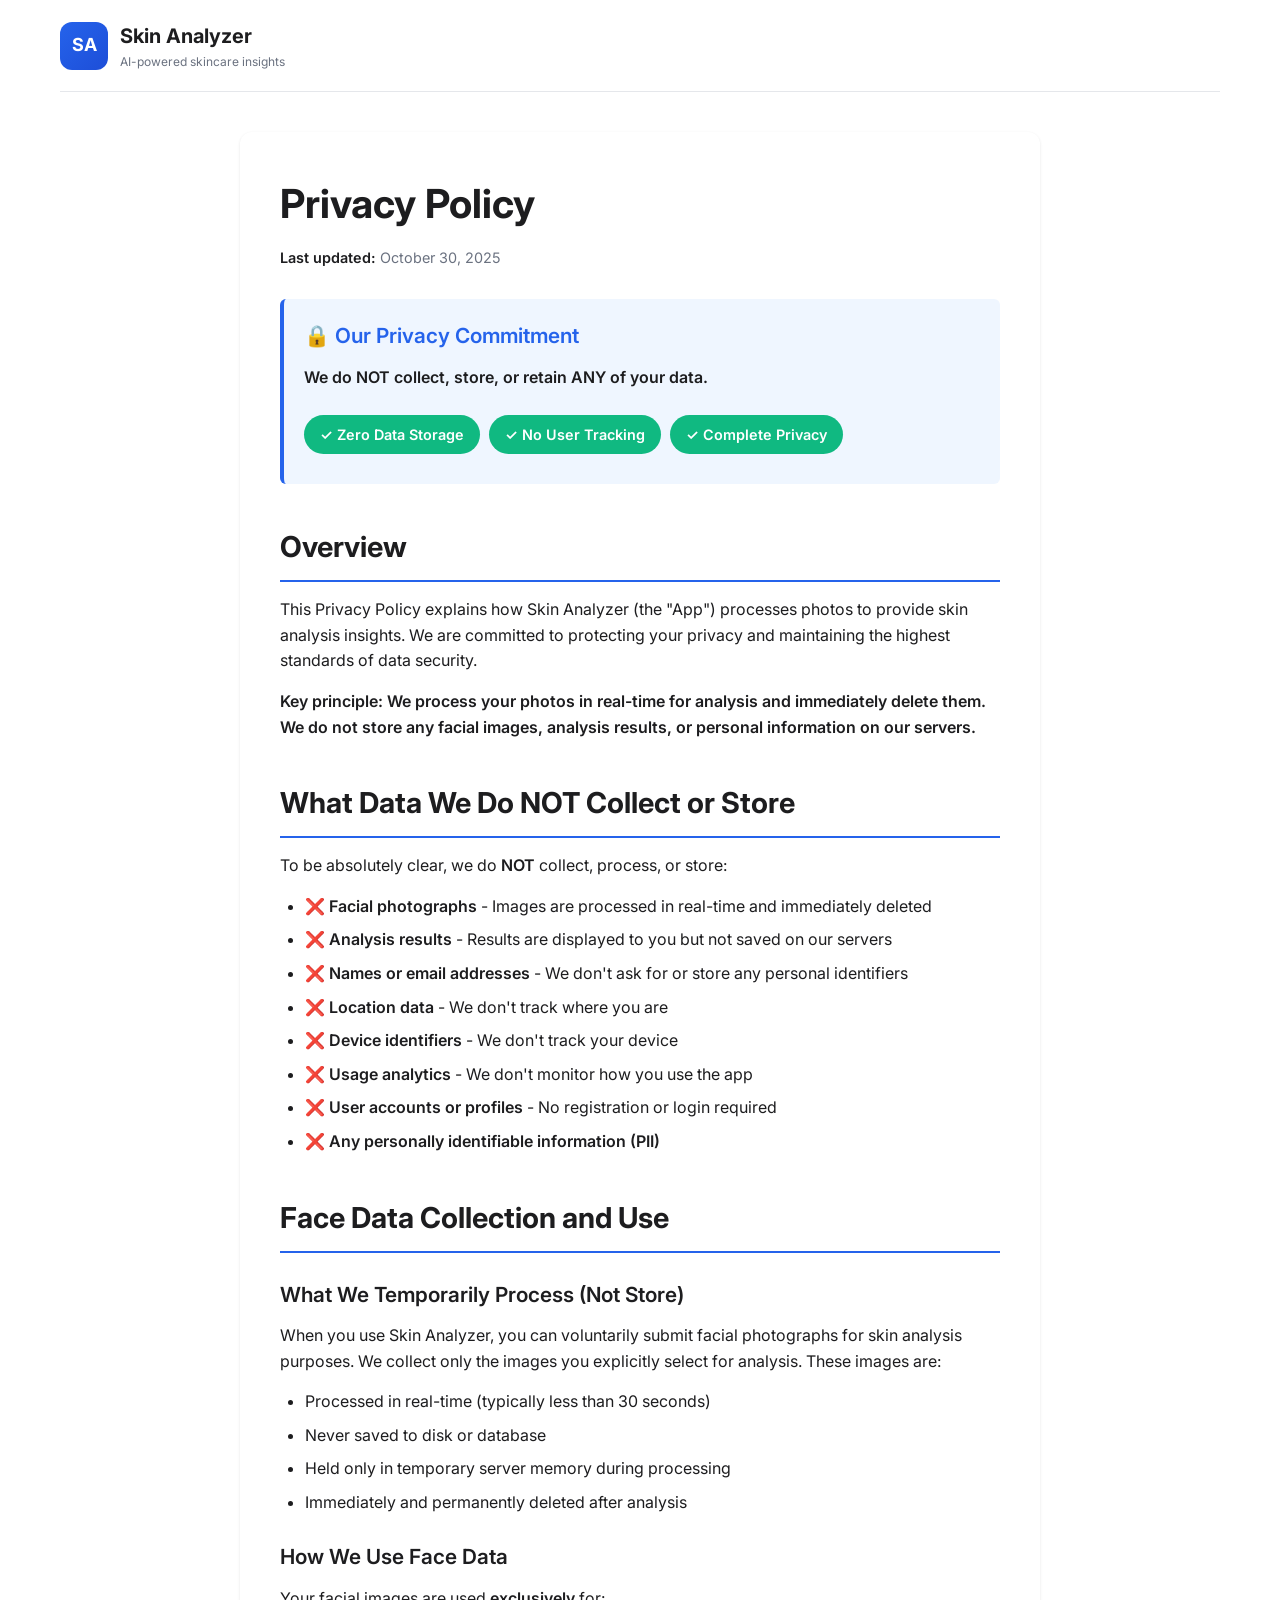
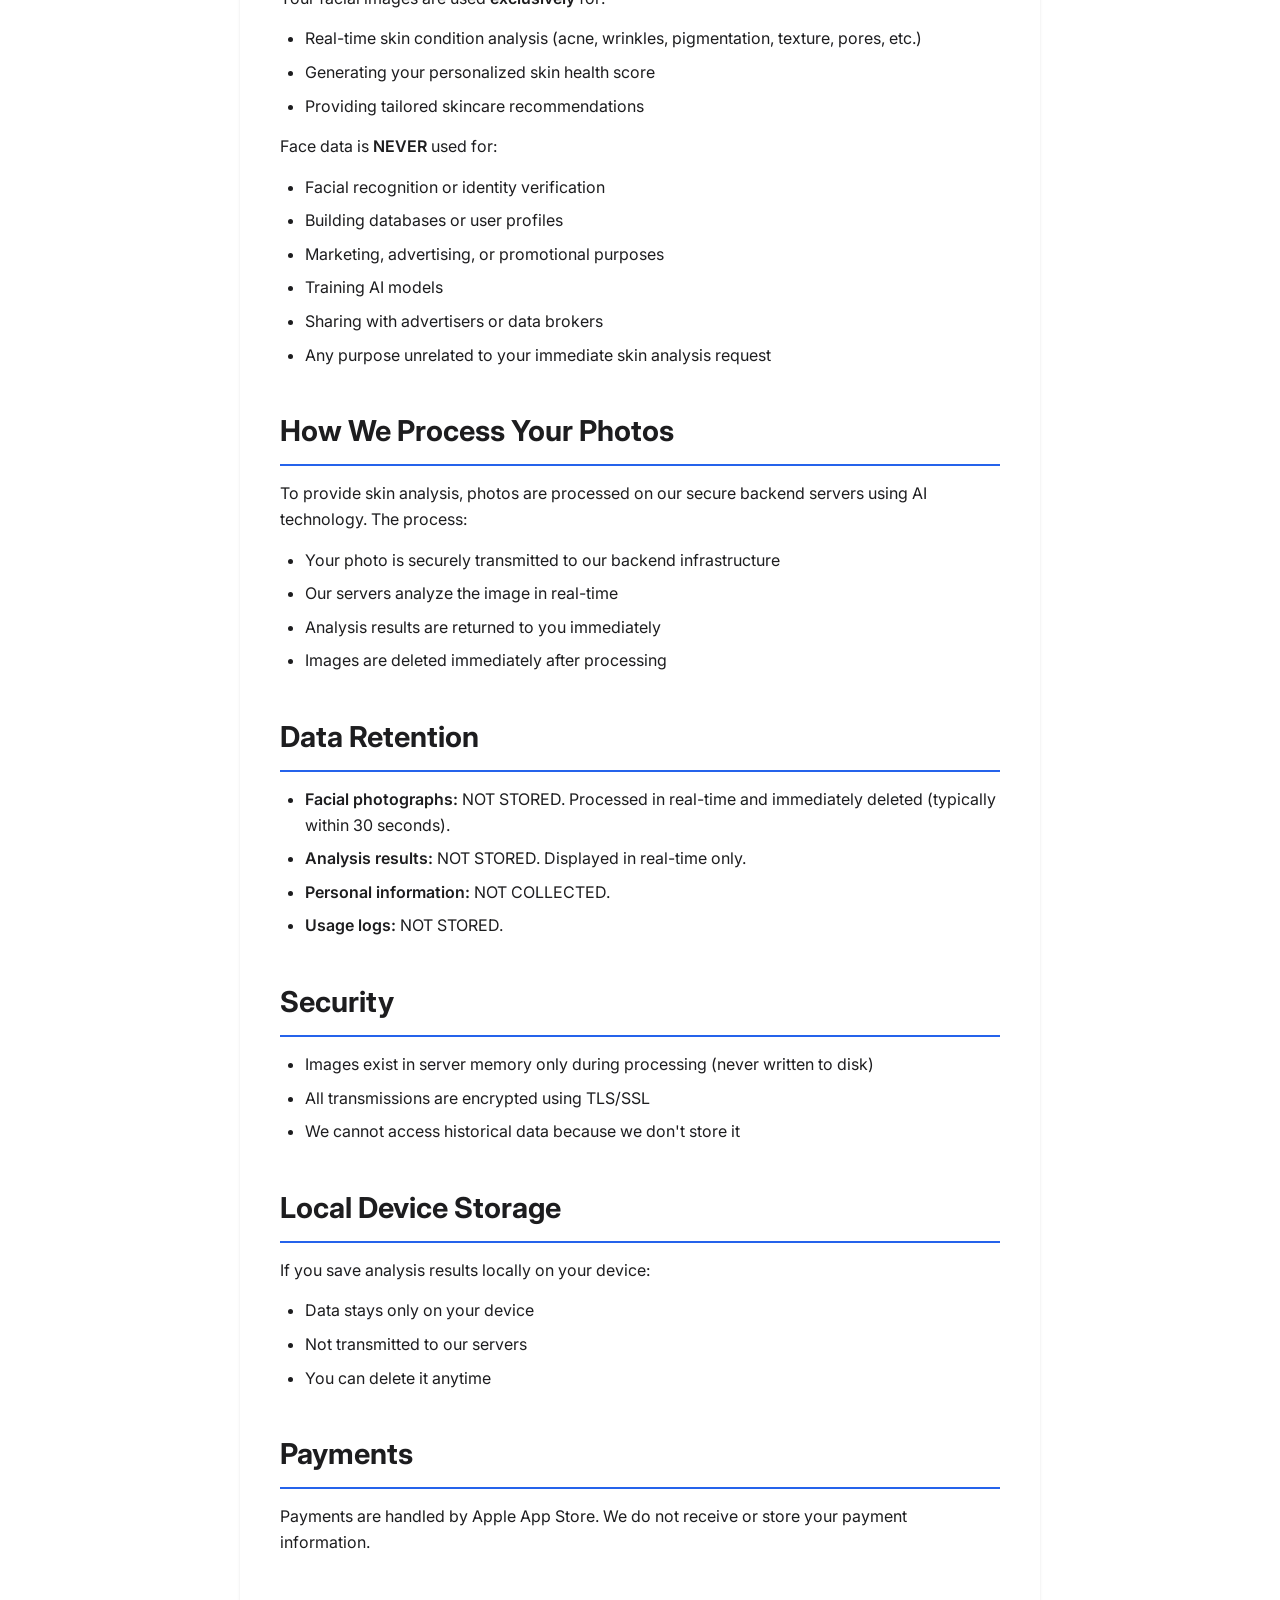
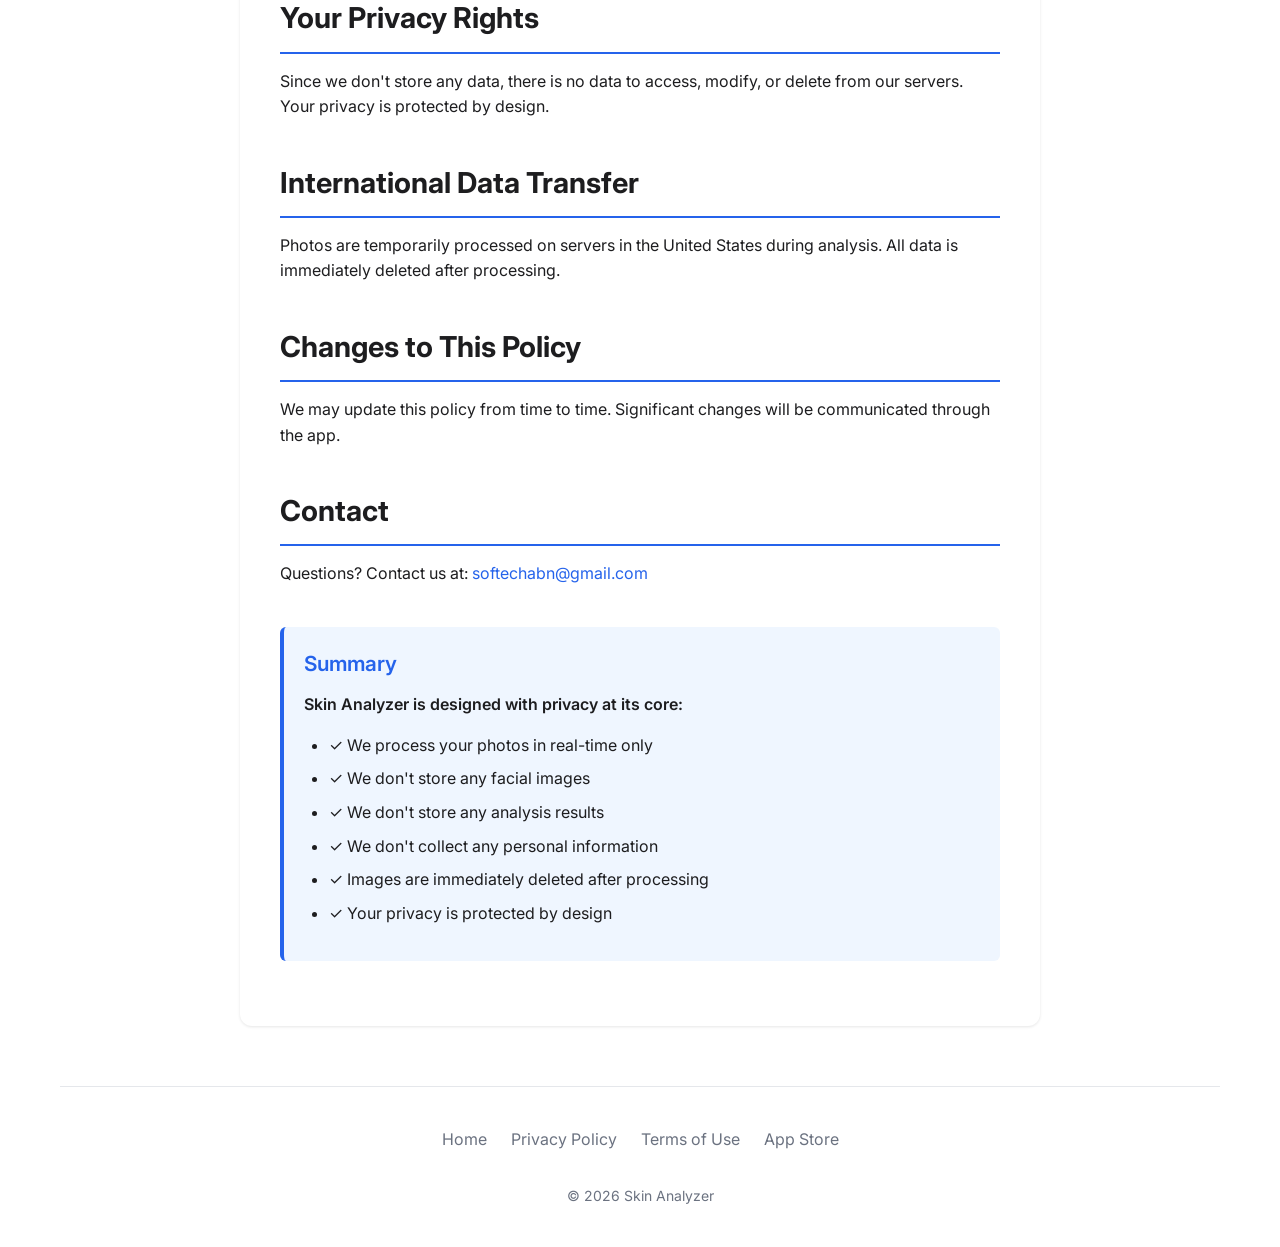
==== privacy-policy.html @ 59d55c87 "privacy update" ====
<!DOCTYPE html>
<html lang="en">
<head>
    <meta charset="UTF-8">
    <meta name="viewport" content="width=device-width, initial-scale=1.0">
    <title>Privacy Policy - Skin Analyzer</title>
    <link rel="preconnect" href="https://fonts.googleapis.com">
    <link rel="preconnect" href="https://fonts.gstatic.com" crossorigin>
    <link href="https://fonts.googleapis.com/css2?family=Inter:wght@300;400;600;700&display=swap" rel="stylesheet">
    <style>
        * {
            margin: 0;
            padding: 0;
            box-sizing: border-box;
        }
        
        body {
            font-family: 'Inter', -apple-system, BlinkMacSystemFont, 'Segoe UI', Roboto, Oxygen, Ubuntu, Cantarell, sans-serif;
            line-height: 1.6;
            color: #1d1d1f;
            background-color: #ffffff;
        }

        /* Header Styles - matching main site */
        .wrap {
            max-width: 1200px;
            margin: 0 auto;
            padding: 0 20px;
        }

        header {
            display: flex;
            justify-content: space-between;
            align-items: center;
            padding: 20px 0;
            border-bottom: 1px solid #e5e7eb;
            margin-bottom: 40px;
        }

        .brand {
            display: flex;
            align-items: center;
            gap: 12px;
            text-decoration: none;
            transition: opacity 0.2s;
        }

        .brand:hover {
            opacity: 0.8;
        }

        .logo {
            width: 48px;
            height: 48px;
            background: linear-gradient(135deg, #2563eb 0%, #1d4ed8 100%);
            border-radius: 12px;
            display: flex;
            align-items: center;
            justify-content: center;
            color: white;
            font-weight: 700;
            font-size: 18px;
        }

        .app-name {
            font-size: 20px;
            font-weight: 700;
            color: #1d1d1f;
            margin: 0;
        }

        .tag {
            font-size: 12px;
            color: #6b7280;
        }

        /* Content Container */
        .container {
            max-width: 800px;
            margin: 0 auto 60px;
            background: white;
            padding: 40px;
            border-radius: 12px;
            box-shadow: 0 1px 3px rgba(0,0,0,0.1);
        }
        
        h1 {
            font-size: 2.5em;
            color: #1d1d1f;
            margin-bottom: 10px;
            font-weight: 700;
        }
        
        .last-updated {
            color: #6b7280;
            font-size: 0.9em;
            margin-bottom: 30px;
        }
        
        h2 {
            font-size: 1.8em;
            color: #1d1d1f;
            margin-top: 40px;
            margin-bottom: 15px;
            border-bottom: 2px solid #2563eb;
            padding-bottom: 10px;
            font-weight: 700;
        }
        
        h3 {
            font-size: 1.3em;
            color: #1d1d1f;
            margin-top: 25px;
            margin-bottom: 12px;
            font-weight: 600;
        }
        
        p {
            margin-bottom: 15px;
            color: #1d1d1f;
        }
        
        ul, ol {
            margin-left: 25px;
            margin-bottom: 15px;
        }
        
        li {
            margin-bottom: 8px;
        }
        
        .highlight-box {
            background-color: #eff6ff;
            border-left: 4px solid #2563eb;
            padding: 20px;
            margin: 25px 0;
            border-radius: 6px;
        }
        
        .highlight-box h3 {
            margin-top: 0;
            color: #2563eb;
        }
        
        .no-data-badge {
            display: inline-block;
            background-color: #10b981;
            color: white;
            padding: 8px 16px;
            border-radius: 20px;
            font-weight: 600;
            font-size: 0.9em;
            margin: 10px 5px 10px 0;
        }
        
        strong {
            color: #1d1d1f;
            font-weight: 600;
        }
        
        a {
            color: #2563eb;
            text-decoration: none;
        }
        
        a:hover {
            text-decoration: underline;
        }

        /* Footer Styles - matching main site */
        footer {
            border-top: 1px solid #e5e7eb;
            padding: 40px 0;
            margin-top: 60px;
        }

        footer a {
            color: #6b7280;
            text-decoration: none;
            transition: color 0.2s;
        }

        footer a:hover {
            color: #2563eb;
        }

        .footer-links {
            display: flex;
            gap: 24px;
            align-items: center;
            justify-content: center;
            flex-wrap: wrap;
        }

        .copyright {
            color: #6b7280;
            text-align: center;
            margin-top: 16px;
            font-size: 14px;
        }
        
        @media (max-width: 768px) {
            .container {
                padding: 20px;
            }
            
            h1 {
                font-size: 2em;
            }
            
            h2 {
                font-size: 1.5em;
            }

            .footer-links {
                flex-direction: column;
                gap: 12px;
            }
        }
    </style>
</head>
<body>
    <div class="wrap">
        <header>
            <a href="index.html" class="brand">
                <div class="logo">SA</div>
                <div>
                    <h1 class="app-name">Skin Analyzer</h1>
                    <div class="tag">AI-powered skincare insights</div>
                </div>
            </a>
        </header>

        <div class="container">
        <h1>Privacy Policy</h1>
        <p class="last-updated"><strong>Last updated:</strong> October 30, 2025</p>

        <div class="highlight-box">
            <h3>🔒 Our Privacy Commitment</h3>
            <p><strong>We do NOT collect, store, or retain ANY of your data.</strong></p>
            <span class="no-data-badge">✓ Zero Data Storage</span>
            <span class="no-data-badge">✓ No User Tracking</span>
            <span class="no-data-badge">✓ Complete Privacy</span>
        </div>

        <h2>Overview</h2>
        <p>This Privacy Policy explains how Skin Analyzer (the "App") processes photos to provide skin analysis insights. We are committed to protecting your privacy and maintaining the highest standards of data security.</p>
        <p><strong>Key principle: We process your photos in real-time for analysis and immediately delete them. We do not store any facial images, analysis results, or personal information on our servers.</strong></p>

        <h2>What Data We Do NOT Collect or Store</h2>
        <p>To be absolutely clear, we do <strong>NOT</strong> collect, process, or store:</p>
        <ul>
            <li><strong>❌ Facial photographs</strong> - Images are processed in real-time and immediately deleted</li>
            <li><strong>❌ Analysis results</strong> - Results are displayed to you but not saved on our servers</li>
            <li><strong>❌ Names or email addresses</strong> - We don't ask for or store any personal identifiers</li>
            <li><strong>❌ Location data</strong> - We don't track where you are</li>
            <li><strong>❌ Device identifiers</strong> - We don't track your device</li>
            <li><strong>❌ Usage analytics</strong> - We don't monitor how you use the app</li>
            <li><strong>❌ User accounts or profiles</strong> - No registration or login required</li>
            <li><strong>❌ Any personally identifiable information (PII)</strong></li>
        </ul>

        <h2>Face Data Collection and Use</h2>

        <h3>What We Temporarily Process (Not Store)</h3>
        <p>When you use Skin Analyzer, you can voluntarily submit facial photographs for skin analysis purposes. We collect only the images you explicitly select for analysis. These images are:</p>
        <ul>
            <li>Processed in real-time (typically less than 30 seconds)</li>
            <li>Never saved to disk or database</li>
            <li>Held only in temporary server memory during processing</li>
            <li>Immediately and permanently deleted after analysis</li>
        </ul>

        <h3>How We Use Face Data</h3>
        <p>Your facial images are used <strong>exclusively</strong> for:</p>
        <ul>
            <li>Real-time skin condition analysis (acne, wrinkles, pigmentation, texture, pores, etc.)</li>
            <li>Generating your personalized skin health score</li>
            <li>Providing tailored skincare recommendations</li>
        </ul>

        <p>Face data is <strong>NEVER</strong> used for:</p>
        <ul>
            <li>Facial recognition or identity verification</li>
            <li>Building databases or user profiles</li>
            <li>Marketing, advertising, or promotional purposes</li>
            <li>Training AI models</li>
            <li>Sharing with advertisers or data brokers</li>
            <li>Any purpose unrelated to your immediate skin analysis request</li>
        </ul>

        <h2>How We Process Your Photos</h2>
        <p>To provide skin analysis, photos are processed on our secure backend servers using AI technology. The process:</p>
        <ul>
            <li>Your photo is securely transmitted to our backend infrastructure</li>
            <li>Our servers analyze the image in real-time</li>
            <li>Analysis results are returned to you immediately</li>
            <li>Images are deleted immediately after processing</li>
        </ul>

        <h2>Data Retention</h2>
        <ul>
            <li><strong>Facial photographs:</strong> NOT STORED. Processed in real-time and immediately deleted (typically within 30 seconds).</li>
            <li><strong>Analysis results:</strong> NOT STORED. Displayed in real-time only.</li>
            <li><strong>Personal information:</strong> NOT COLLECTED.</li>
            <li><strong>Usage logs:</strong> NOT STORED.</li>
        </ul>

        <h2>Security</h2>
        <ul>
            <li>Images exist in server memory only during processing (never written to disk)</li>
            <li>All transmissions are encrypted using TLS/SSL</li>
            <li>We cannot access historical data because we don't store it</li>
        </ul>

        <h2>Local Device Storage</h2>
        <p>If you save analysis results locally on your device:</p>
        <ul>
            <li>Data stays only on your device</li>
            <li>Not transmitted to our servers</li>
            <li>You can delete it anytime</li>
        </ul>

        <h2>Payments</h2>
        <p>Payments are handled by Apple App Store. We do not receive or store your payment information.</p>


        <h2>Your Privacy Rights</h2>
        <p>Since we don't store any data, there is no data to access, modify, or delete from our servers. Your privacy is protected by design.</p>

        <h2>International Data Transfer</h2>
        <p>Photos are temporarily processed on servers in the United States during analysis. All data is immediately deleted after processing.</p>

        <h2>Changes to This Policy</h2>
        <p>We may update this policy from time to time. Significant changes will be communicated through the app.</p>

        <h2>Contact</h2>
        <p>Questions? Contact us at: <a href="mailto:softechabn@gmail.com">softechabn@gmail.com</a></p>

        <div class="highlight-box" style="margin-top: 40px;">
            <h3>Summary</h3>
            <p><strong>Skin Analyzer is designed with privacy at its core:</strong></p>
            <ul>
                <li>✓ We process your photos in real-time only</li>
                <li>✓ We don't store any facial images</li>
                <li>✓ We don't store any analysis results</li>
                <li>✓ We don't collect any personal information</li>
                <li>✓ Images are immediately deleted after processing</li>
                <li>✓ Your privacy is protected by design</li>
            </ul>
        </div>
    </div>

    <footer>
        <div class="wrap">
            <div style="display:flex;flex-direction:column;gap:16px;align-items:center">
                <div class="footer-links">
                    <a href="index.html">Home</a>
                    <a href="privacy-policy.html">Privacy Policy</a>
                    <a href="terms-of-use.html">Terms of Use</a>
                    <a href="https://apps.apple.com/app/idYOUR_APP_ID">App Store</a>
                </div>
                <div class="copyright">© <span id="year"></span> Skin Analyzer</div>
            </div>
        </div>
    </footer>
</div>

<script>
    document.getElementById('year').textContent = new Date().getFullYear();
</script>
</body>
</html>
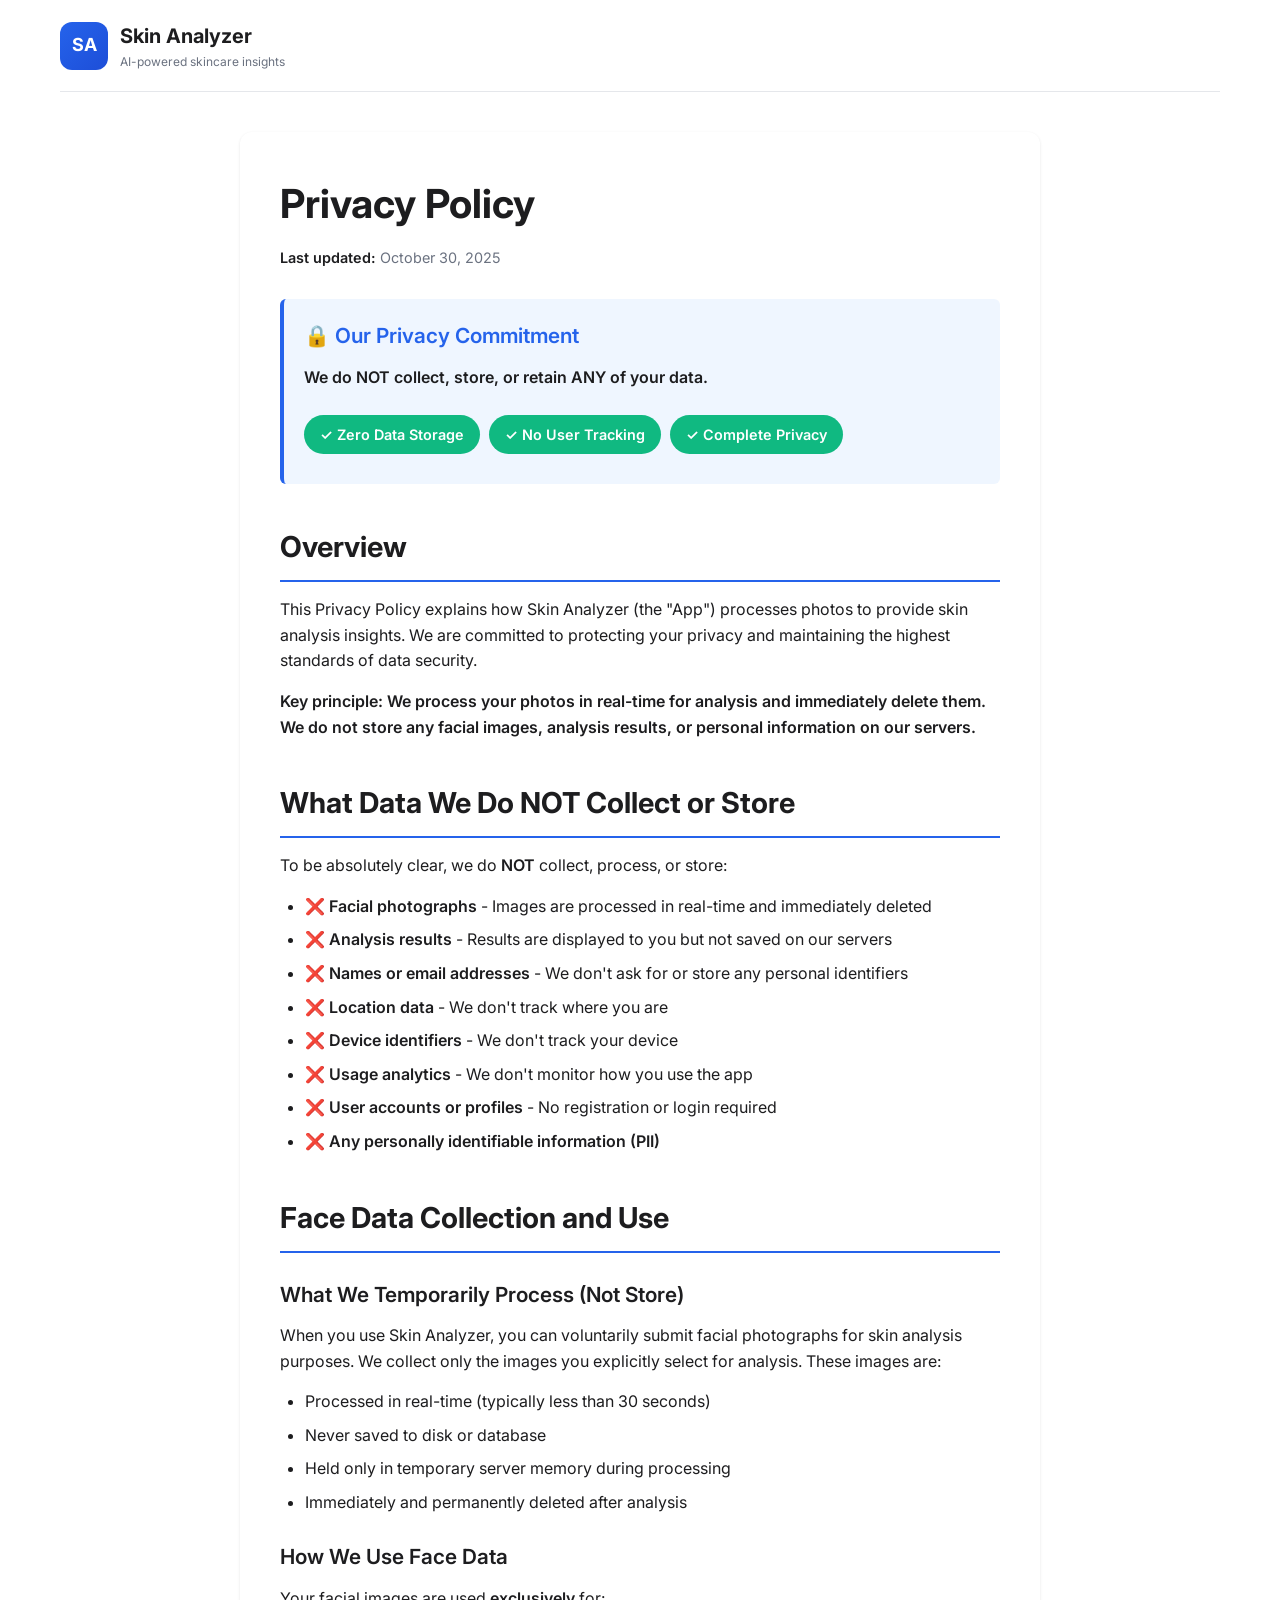
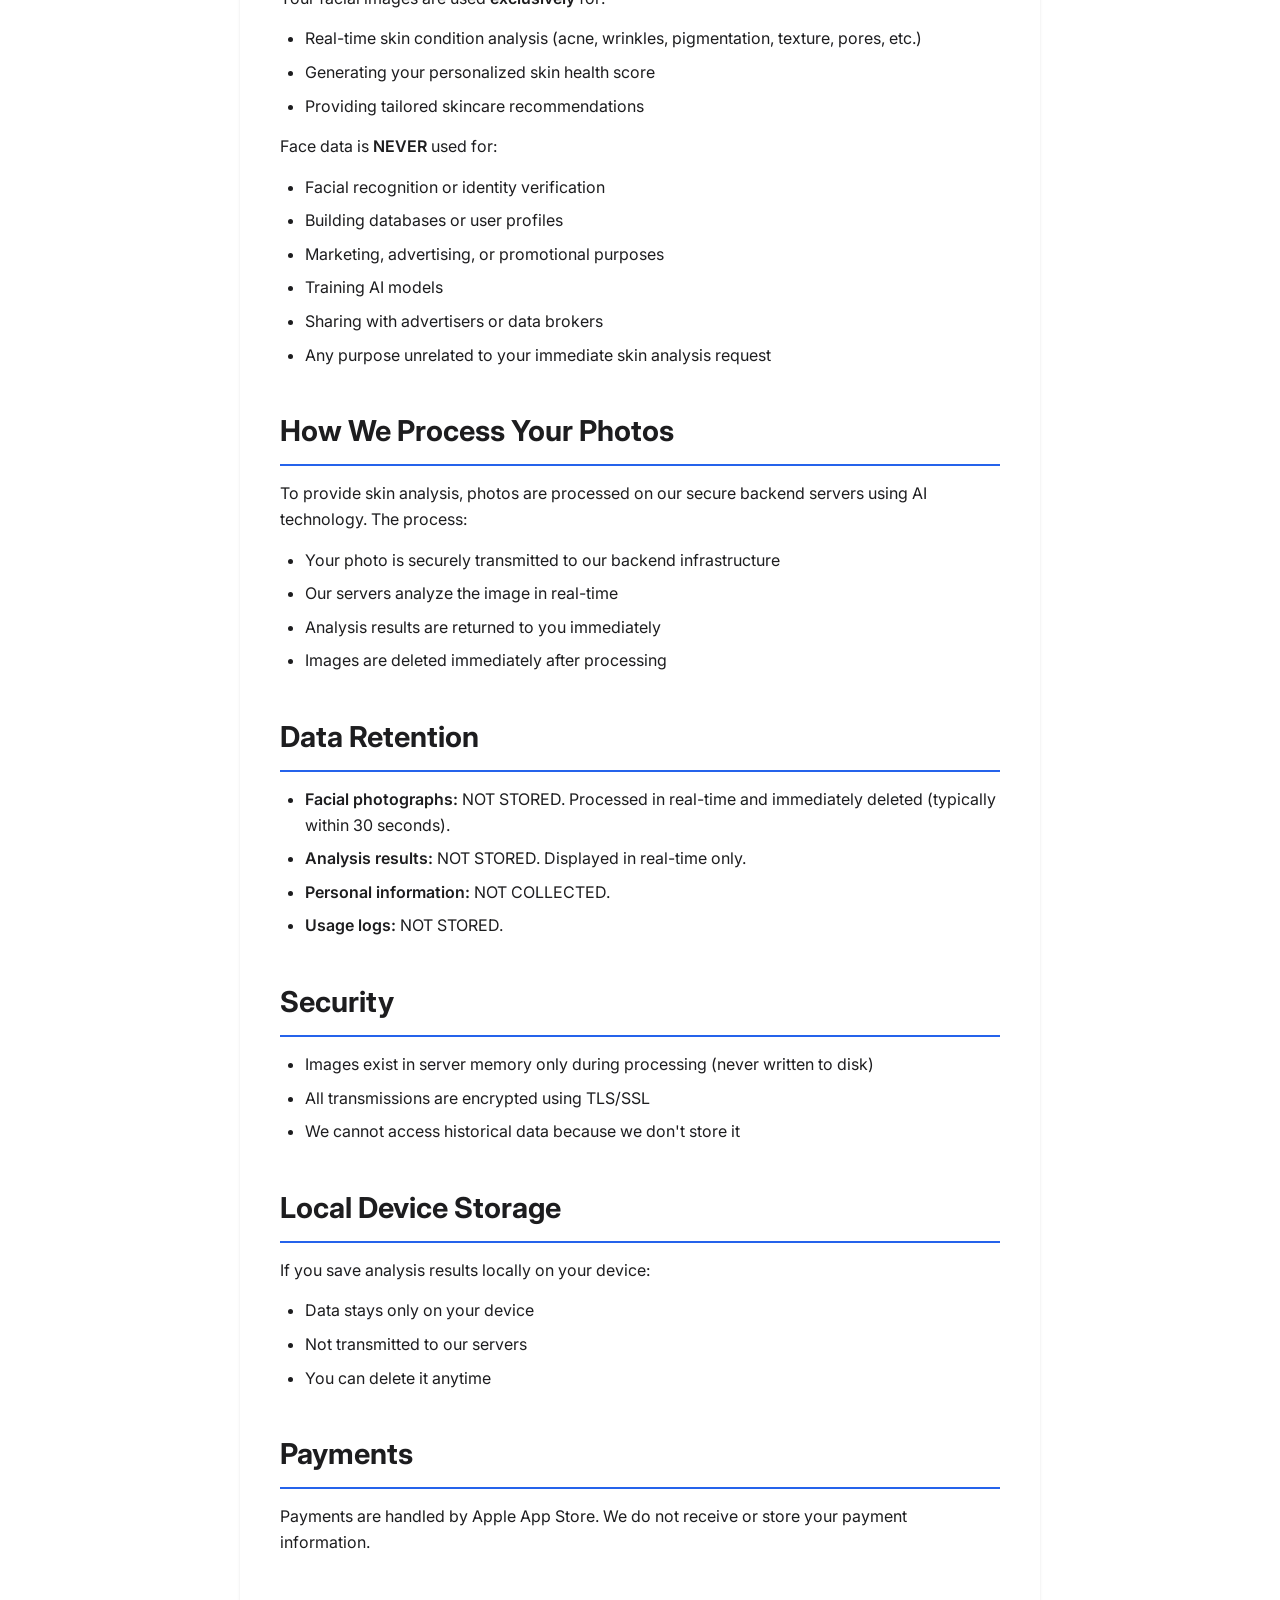
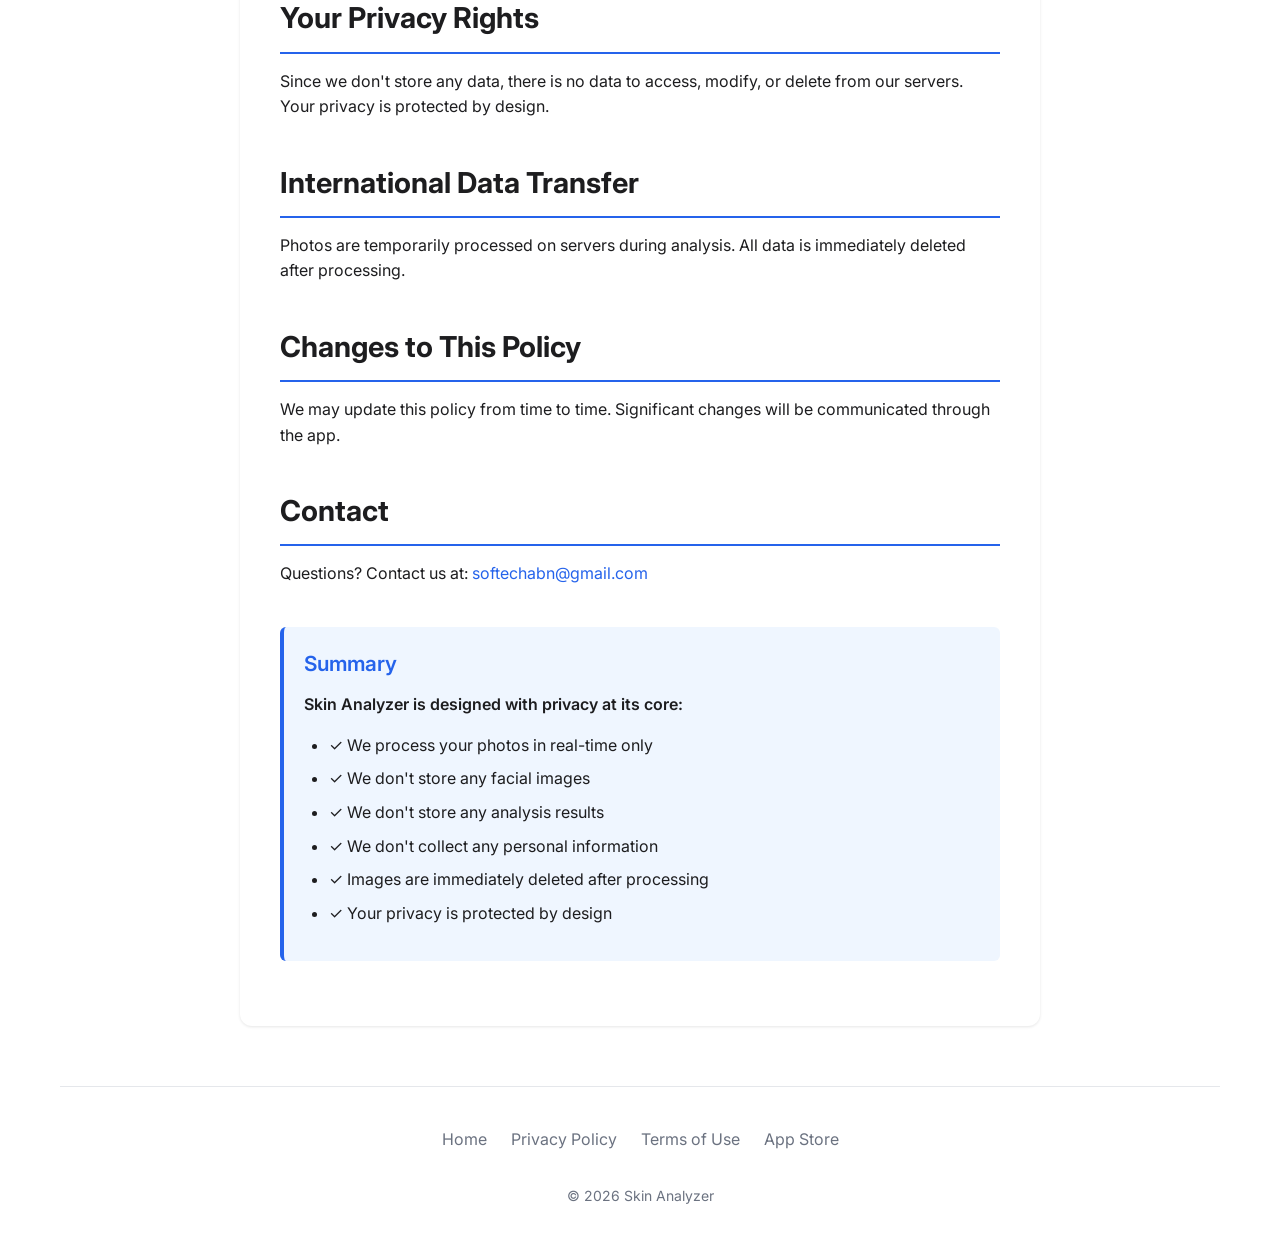
==== commit 949c632e: "remove abd" ====
--- a/privacy-policy.html
+++ b/privacy-policy.html
@@ -329,7 +329,7 @@
         <p>Since we don't store any data, there is no data to access, modify, or delete from our servers. Your privacy is protected by design.</p>
 
         <h2>International Data Transfer</h2>
-        <p>Photos are temporarily processed on servers in the United States during analysis. All data is immediately deleted after processing.</p>
+        <p>Photos are temporarily processed on servers during analysis. All data is immediately deleted after processing.</p>
 
         <h2>Changes to This Policy</h2>
         <p>We may update this policy from time to time. Significant changes will be communicated through the app.</p>
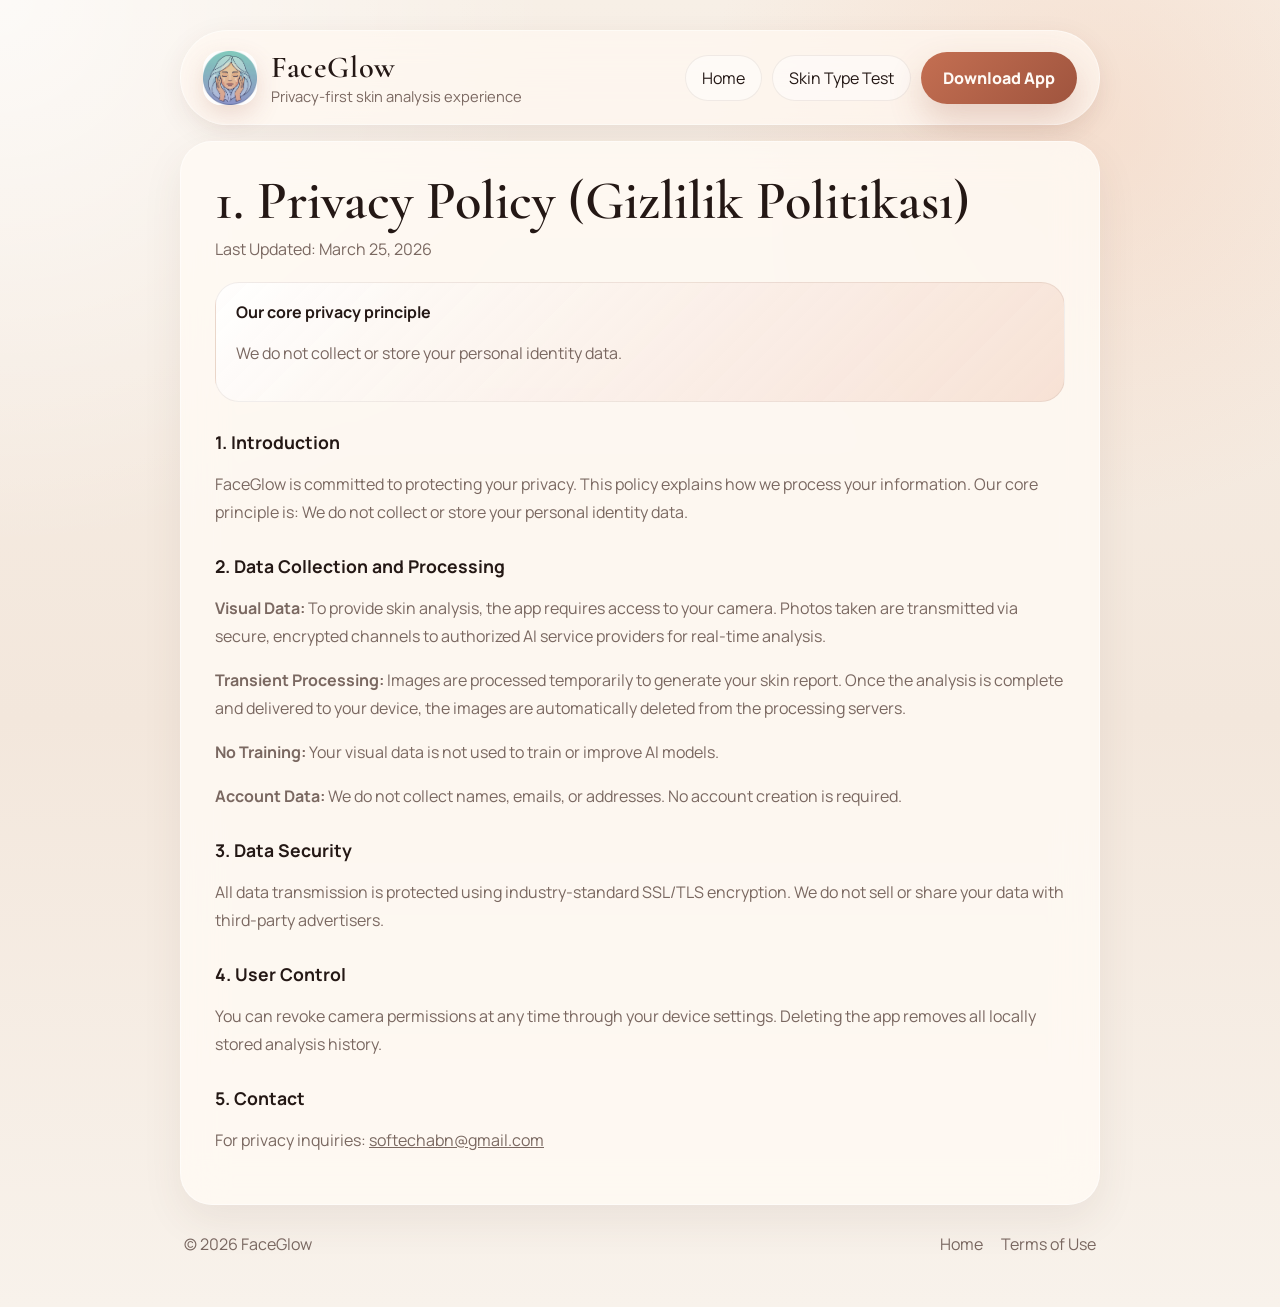
==== commit 6013182d: "privacy policy ve terms of use güncellendi ayrıca web tasarımı güncellendi" ====
--- a/privacy-policy.html
+++ b/privacy-policy.html
@@ -1,373 +1,72 @@
-<!DOCTYPE html>
+<!doctype html>
 <html lang="en">
 <head>
-    <meta charset="UTF-8">
-    <meta name="viewport" content="width=device-width, initial-scale=1.0">
-    <title>Privacy Policy - Skin Analyzer</title>
-    <link rel="preconnect" href="https://fonts.googleapis.com">
-    <link rel="preconnect" href="https://fonts.gstatic.com" crossorigin>
-    <link href="https://fonts.googleapis.com/css2?family=Inter:wght@300;400;600;700&display=swap" rel="stylesheet">
-    <style>
-        * {
-            margin: 0;
-            padding: 0;
-            box-sizing: border-box;
-        }
-        
-        body {
-            font-family: 'Inter', -apple-system, BlinkMacSystemFont, 'Segoe UI', Roboto, Oxygen, Ubuntu, Cantarell, sans-serif;
-            line-height: 1.6;
-            color: #1d1d1f;
-            background-color: #ffffff;
-        }
-
-        /* Header Styles - matching main site */
-        .wrap {
-            max-width: 1200px;
-            margin: 0 auto;
-            padding: 0 20px;
-        }
-
-        header {
-            display: flex;
-            justify-content: space-between;
-            align-items: center;
-            padding: 20px 0;
-            border-bottom: 1px solid #e5e7eb;
-            margin-bottom: 40px;
-        }
-
-        .brand {
-            display: flex;
-            align-items: center;
-            gap: 12px;
-            text-decoration: none;
-            transition: opacity 0.2s;
-        }
-
-        .brand:hover {
-            opacity: 0.8;
-        }
-
-        .logo {
-            width: 48px;
-            height: 48px;
-            background: linear-gradient(135deg, #2563eb 0%, #1d4ed8 100%);
-            border-radius: 12px;
-            display: flex;
-            align-items: center;
-            justify-content: center;
-            color: white;
-            font-weight: 700;
-            font-size: 18px;
-        }
-
-        .app-name {
-            font-size: 20px;
-            font-weight: 700;
-            color: #1d1d1f;
-            margin: 0;
-        }
-
-        .tag {
-            font-size: 12px;
-            color: #6b7280;
-        }
-
-        /* Content Container */
-        .container {
-            max-width: 800px;
-            margin: 0 auto 60px;
-            background: white;
-            padding: 40px;
-            border-radius: 12px;
-            box-shadow: 0 1px 3px rgba(0,0,0,0.1);
-        }
-        
-        h1 {
-            font-size: 2.5em;
-            color: #1d1d1f;
-            margin-bottom: 10px;
-            font-weight: 700;
-        }
-        
-        .last-updated {
-            color: #6b7280;
-            font-size: 0.9em;
-            margin-bottom: 30px;
-        }
-        
-        h2 {
-            font-size: 1.8em;
-            color: #1d1d1f;
-            margin-top: 40px;
-            margin-bottom: 15px;
-            border-bottom: 2px solid #2563eb;
-            padding-bottom: 10px;
-            font-weight: 700;
-        }
-        
-        h3 {
-            font-size: 1.3em;
-            color: #1d1d1f;
-            margin-top: 25px;
-            margin-bottom: 12px;
-            font-weight: 600;
-        }
-        
-        p {
-            margin-bottom: 15px;
-            color: #1d1d1f;
-        }
-        
-        ul, ol {
-            margin-left: 25px;
-            margin-bottom: 15px;
-        }
-        
-        li {
-            margin-bottom: 8px;
-        }
-        
-        .highlight-box {
-            background-color: #eff6ff;
-            border-left: 4px solid #2563eb;
-            padding: 20px;
-            margin: 25px 0;
-            border-radius: 6px;
-        }
-        
-        .highlight-box h3 {
-            margin-top: 0;
-            color: #2563eb;
-        }
-        
-        .no-data-badge {
-            display: inline-block;
-            background-color: #10b981;
-            color: white;
-            padding: 8px 16px;
-            border-radius: 20px;
-            font-weight: 600;
-            font-size: 0.9em;
-            margin: 10px 5px 10px 0;
-        }
-        
-        strong {
-            color: #1d1d1f;
-            font-weight: 600;
-        }
-        
-        a {
-            color: #2563eb;
-            text-decoration: none;
-        }
-        
-        a:hover {
-            text-decoration: underline;
-        }
-
-        /* Footer Styles - matching main site */
-        footer {
-            border-top: 1px solid #e5e7eb;
-            padding: 40px 0;
-            margin-top: 60px;
-        }
-
-        footer a {
-            color: #6b7280;
-            text-decoration: none;
-            transition: color 0.2s;
-        }
-
-        footer a:hover {
-            color: #2563eb;
-        }
-
-        .footer-links {
-            display: flex;
-            gap: 24px;
-            align-items: center;
-            justify-content: center;
-            flex-wrap: wrap;
-        }
-
-        .copyright {
-            color: #6b7280;
-            text-align: center;
-            margin-top: 16px;
-            font-size: 14px;
-        }
-        
-        @media (max-width: 768px) {
-            .container {
-                padding: 20px;
-            }
-            
-            h1 {
-                font-size: 2em;
-            }
-            
-            h2 {
-                font-size: 1.5em;
-            }
-
-            .footer-links {
-                flex-direction: column;
-                gap: 12px;
-            }
-        }
-    </style>
+  <meta charset="utf-8" />
+  <meta name="viewport" content="width=device-width, initial-scale=1" />
+  <title>FaceGlow Privacy Policy</title>
+  <meta name="description" content="Privacy Policy for FaceGlow." />
+  <link rel="preconnect" href="https://fonts.googleapis.com">
+  <link rel="preconnect" href="https://fonts.gstatic.com" crossorigin>
+  <link href="https://fonts.googleapis.com/css2?family=Manrope:wght@400;500;600;700;800&amp;family=Cormorant+Garamond:wght@500;600;700&amp;display=swap" rel="stylesheet">
+  <link rel="stylesheet" href="styles.css">
 </head>
 <body>
-    <div class="wrap">
-        <header>
-            <a href="index.html" class="brand">
-                <div class="logo">SA</div>
-                <div>
-                    <h1 class="app-name">Skin Analyzer</h1>
-                    <div class="tag">AI-powered skincare insights</div>
-                </div>
-            </a>
-        </header>
+  <div class="page-shell legal-wrap">
+    <header class="site-header">
+      <a class="brand" href="index.html">
+        <img class="logo" src="logo.jpg" alt="FaceGlow logo" />
+        <div>
+          <h1 class="app-name">FaceGlow</h1>
+          <div class="tag">Privacy-first skin analysis experience</div>
+        </div>
+      </a>
 
-        <div class="container">
-        <h1>Privacy Policy</h1>
-        <p class="last-updated"><strong>Last updated:</strong> October 30, 2025</p>
+      <nav class="nav">
+        <a class="pill-link" href="index.html">Home</a>
+        <a class="pill-link" href="skin-quiz.html">Skin Type Test</a>
+        <a class="primary" href="https://apps.apple.com/us/app/faceglow-ai-skin-scanner/id6754194766">Download App</a>
+      </nav>
+    </header>
 
-        <div class="highlight-box">
-            <h3>🔒 Our Privacy Commitment</h3>
-            <p><strong>We do NOT collect, store, or retain ANY of your data.</strong></p>
-            <span class="no-data-badge">✓ Zero Data Storage</span>
-            <span class="no-data-badge">✓ No User Tracking</span>
-            <span class="no-data-badge">✓ Complete Privacy</span>
-        </div>
+    <main class="legal-card">
+      <h1>1. Privacy Policy (Gizlilik Politikası)</h1>
+      <div class="legal-meta">Last Updated: March 25, 2026</div>
 
-        <h2>Overview</h2>
-        <p>This Privacy Policy explains how Skin Analyzer (the "App") processes photos to provide skin analysis insights. We are committed to protecting your privacy and maintaining the highest standards of data security.</p>
-        <p><strong>Key principle: We process your photos in real-time for analysis and immediately delete them. We do not store any facial images, analysis results, or personal information on our servers.</strong></p>
+      <div class="legal-callout">
+        <strong>Our core privacy principle</strong>
+        <p>We do not collect or store your personal identity data.</p>
+      </div>
 
-        <h2>What Data We Do NOT Collect or Store</h2>
-        <p>To be absolutely clear, we do <strong>NOT</strong> collect, process, or store:</p>
-        <ul>
-            <li><strong>❌ Facial photographs</strong> - Images are processed in real-time and immediately deleted</li>
-            <li><strong>❌ Analysis results</strong> - Results are displayed to you but not saved on our servers</li>
-            <li><strong>❌ Names or email addresses</strong> - We don't ask for or store any personal identifiers</li>
-            <li><strong>❌ Location data</strong> - We don't track where you are</li>
-            <li><strong>❌ Device identifiers</strong> - We don't track your device</li>
-            <li><strong>❌ Usage analytics</strong> - We don't monitor how you use the app</li>
-            <li><strong>❌ User accounts or profiles</strong> - No registration or login required</li>
-            <li><strong>❌ Any personally identifiable information (PII)</strong></li>
-        </ul>
+      <h2>1. Introduction</h2>
+      <p>FaceGlow is committed to protecting your privacy. This policy explains how we process your information. Our core principle is: We do not collect or store your personal identity data.</p>
 
-        <h2>Face Data Collection and Use</h2>
+      <h2>2. Data Collection and Processing</h2>
+      <p><strong>Visual Data:</strong> To provide skin analysis, the app requires access to your camera. Photos taken are transmitted via secure, encrypted channels to authorized AI service providers for real-time analysis.</p>
+      <p><strong>Transient Processing:</strong> Images are processed temporarily to generate your skin report. Once the analysis is complete and delivered to your device, the images are automatically deleted from the processing servers.</p>
+      <p><strong>No Training:</strong> Your visual data is not used to train or improve AI models.</p>
+      <p><strong>Account Data:</strong> We do not collect names, emails, or addresses. No account creation is required.</p>
 
-        <h3>What We Temporarily Process (Not Store)</h3>
-        <p>When you use Skin Analyzer, you can voluntarily submit facial photographs for skin analysis purposes. We collect only the images you explicitly select for analysis. These images are:</p>
-        <ul>
-            <li>Processed in real-time (typically less than 30 seconds)</li>
-            <li>Never saved to disk or database</li>
-            <li>Held only in temporary server memory during processing</li>
-            <li>Immediately and permanently deleted after analysis</li>
-        </ul>
+      <h2>3. Data Security</h2>
+      <p>All data transmission is protected using industry-standard SSL/TLS encryption. We do not sell or share your data with third-party advertisers.</p>
 
-        <h3>How We Use Face Data</h3>
-        <p>Your facial images are used <strong>exclusively</strong> for:</p>
-        <ul>
-            <li>Real-time skin condition analysis (acne, wrinkles, pigmentation, texture, pores, etc.)</li>
-            <li>Generating your personalized skin health score</li>
-            <li>Providing tailored skincare recommendations</li>
-        </ul>
+      <h2>4. User Control</h2>
+      <p>You can revoke camera permissions at any time through your device settings. Deleting the app removes all locally stored analysis history.</p>
 
-        <p>Face data is <strong>NEVER</strong> used for:</p>
-        <ul>
-            <li>Facial recognition or identity verification</li>
-            <li>Building databases or user profiles</li>
-            <li>Marketing, advertising, or promotional purposes</li>
-            <li>Training AI models</li>
-            <li>Sharing with advertisers or data brokers</li>
-            <li>Any purpose unrelated to your immediate skin analysis request</li>
-        </ul>
+      <h2>5. Contact</h2>
+      <p>For privacy inquiries: <a href="mailto:softechabn@gmail.com">softechabn@gmail.com</a></p>
+    </main>
 
-        <h2>How We Process Your Photos</h2>
-        <p>To provide skin analysis, photos are processed on our secure backend servers using AI technology. The process:</p>
-        <ul>
-            <li>Your photo is securely transmitted to our backend infrastructure</li>
-            <li>Our servers analyze the image in real-time</li>
-            <li>Analysis results are returned to you immediately</li>
-            <li>Images are deleted immediately after processing</li>
-        </ul>
+    <footer class="site-footer">
+      <div>© <span id="yearp"></span> FaceGlow</div>
+      <div class="footer-links">
+        <a href="index.html">Home</a>
+        <a href="terms-of-use.html">Terms of Use</a>
+      </div>
+    </footer>
+  </div>
 
-        <h2>Data Retention</h2>
-        <ul>
-            <li><strong>Facial photographs:</strong> NOT STORED. Processed in real-time and immediately deleted (typically within 30 seconds).</li>
-            <li><strong>Analysis results:</strong> NOT STORED. Displayed in real-time only.</li>
-            <li><strong>Personal information:</strong> NOT COLLECTED.</li>
-            <li><strong>Usage logs:</strong> NOT STORED.</li>
-        </ul>
-
-        <h2>Security</h2>
-        <ul>
-            <li>Images exist in server memory only during processing (never written to disk)</li>
-            <li>All transmissions are encrypted using TLS/SSL</li>
-            <li>We cannot access historical data because we don't store it</li>
-        </ul>
-
-        <h2>Local Device Storage</h2>
-        <p>If you save analysis results locally on your device:</p>
-        <ul>
-            <li>Data stays only on your device</li>
-            <li>Not transmitted to our servers</li>
-            <li>You can delete it anytime</li>
-        </ul>
-
-        <h2>Payments</h2>
-        <p>Payments are handled by Apple App Store. We do not receive or store your payment information.</p>
-
-
-        <h2>Your Privacy Rights</h2>
-        <p>Since we don't store any data, there is no data to access, modify, or delete from our servers. Your privacy is protected by design.</p>
-
-        <h2>International Data Transfer</h2>
-        <p>Photos are temporarily processed on servers during analysis. All data is immediately deleted after processing.</p>
-
-        <h2>Changes to This Policy</h2>
-        <p>We may update this policy from time to time. Significant changes will be communicated through the app.</p>
-
-        <h2>Contact</h2>
-        <p>Questions? Contact us at: <a href="mailto:softechabn@gmail.com">softechabn@gmail.com</a></p>
-
-        <div class="highlight-box" style="margin-top: 40px;">
-            <h3>Summary</h3>
-            <p><strong>Skin Analyzer is designed with privacy at its core:</strong></p>
-            <ul>
-                <li>✓ We process your photos in real-time only</li>
-                <li>✓ We don't store any facial images</li>
-                <li>✓ We don't store any analysis results</li>
-                <li>✓ We don't collect any personal information</li>
-                <li>✓ Images are immediately deleted after processing</li>
-                <li>✓ Your privacy is protected by design</li>
-            </ul>
-        </div>
-    </div>
-
-    <footer>
-        <div class="wrap">
-            <div style="display:flex;flex-direction:column;gap:16px;align-items:center">
-                <div class="footer-links">
-                    <a href="index.html">Home</a>
-                    <a href="privacy-policy.html">Privacy Policy</a>
-                    <a href="terms-of-use.html">Terms of Use</a>
-                    <a href="https://apps.apple.com/app/idYOUR_APP_ID">App Store</a>
-                </div>
-                <div class="copyright">© <span id="year"></span> Skin Analyzer</div>
-            </div>
-        </div>
-    </footer>
-</div>
-
-<script>
-    document.getElementById('year').textContent = new Date().getFullYear();
-</script>
+  <script>
+    document.getElementById('yearp').textContent = new Date().getFullYear();
+  </script>
 </body>
-</html>+</html>
--- a/styles.css
+++ b/styles.css
@@ -0,0 +1,741 @@
+:root{
+  --bg:#f5ede4;
+  --bg-soft:#fbf6f0;
+  --surface:rgba(255,250,245,0.82);
+  --surface-strong:#fffaf5;
+  --text:#241815;
+  --muted:#7a6861;
+  --line:rgba(79,45,34,0.12);
+  --accent:#c46f52;
+  --accent-deep:#9f543e;
+  --accent-soft:#f3d7c8;
+  --champagne:#f7e8d9;
+  --leaf:#5f7b66;
+  --shadow:0 24px 80px rgba(74,44,34,0.12);
+  --radius-xl:32px;
+  --radius-lg:24px;
+  --radius-md:18px;
+  --radius-sm:14px;
+  --wrap:min(1180px,calc(100vw - 32px));
+}
+
+*{box-sizing:border-box}
+html{scroll-behavior:smooth}
+body{
+  margin:0;
+  min-height:100%;
+  color:var(--text);
+  background:
+    radial-gradient(circle at top left, rgba(255,255,255,0.7), transparent 30%),
+    radial-gradient(circle at 85% 10%, rgba(244,205,182,0.45), transparent 24%),
+    linear-gradient(180deg,#f7efe6 0%,#f3e7dc 55%,#f8f2eb 100%);
+  font-family:"Manrope",system-ui,-apple-system,BlinkMacSystemFont,"Segoe UI",sans-serif;
+  -webkit-font-smoothing:antialiased;
+  -moz-osx-font-smoothing:grayscale;
+}
+
+body::before{
+  content:"";
+  position:fixed;
+  inset:0;
+  pointer-events:none;
+  background-image:
+    linear-gradient(rgba(255,255,255,0.06) 1px, transparent 1px),
+    linear-gradient(90deg, rgba(255,255,255,0.06) 1px, transparent 1px);
+  background-size:72px 72px;
+  mask-image:linear-gradient(180deg, rgba(0,0,0,0.32), transparent 85%);
+}
+
+a{color:inherit}
+img{max-width:100%;display:block}
+button,input{font:inherit}
+
+.page-shell{
+  width:var(--wrap);
+  margin:0 auto;
+  padding:20px 0 40px;
+}
+
+.site-header{
+  display:flex;
+  align-items:center;
+  justify-content:space-between;
+  gap:18px;
+  padding:18px 22px;
+  margin-top:10px;
+  border:1px solid rgba(255,255,255,0.45);
+  border-radius:999px;
+  background:rgba(255,248,241,0.72);
+  backdrop-filter:blur(20px);
+  box-shadow:0 8px 28px rgba(87,54,42,0.08);
+}
+
+.brand{
+  display:flex;
+  align-items:center;
+  gap:14px;
+  text-decoration:none;
+}
+
+.logo{
+  width:54px;
+  height:54px;
+  border-radius:18px;
+  object-fit:cover;
+  flex:0 0 auto;
+  box-shadow:0 10px 24px rgba(159,84,62,0.18);
+}
+
+.app-name{
+  margin:0;
+  font-family:"Cormorant Garamond",Georgia,serif;
+  font-size:1.9rem;
+  font-weight:600;
+  letter-spacing:0.02em;
+}
+
+.tag{
+  color:var(--muted);
+  font-size:0.92rem;
+}
+
+.nav{
+  display:flex;
+  align-items:center;
+  gap:10px;
+  flex-wrap:wrap;
+  justify-content:flex-end;
+}
+
+.pill-link,
+.btn,
+.primary,
+.secondary,
+.ghost-button{
+  border:none;
+  text-decoration:none;
+  cursor:pointer;
+  transition:transform .22s ease, box-shadow .22s ease, border-color .22s ease, background .22s ease, color .22s ease;
+}
+
+.pill-link,
+.btn{
+  padding:11px 16px;
+  border-radius:999px;
+  color:var(--text);
+  background:rgba(255,255,255,0.48);
+  border:1px solid rgba(79,45,34,0.08);
+}
+
+.primary{
+  display:inline-flex;
+  align-items:center;
+  justify-content:center;
+  gap:10px;
+  padding:15px 22px;
+  border-radius:999px;
+  font-weight:800;
+  color:#fffaf5;
+  background:linear-gradient(135deg,var(--accent) 0%,var(--accent-deep) 100%);
+  box-shadow:0 16px 34px rgba(159,84,62,0.24);
+}
+
+.secondary,
+.ghost-button{
+  display:inline-flex;
+  align-items:center;
+  justify-content:center;
+  gap:10px;
+  padding:14px 20px;
+  border-radius:999px;
+  font-weight:700;
+  color:var(--text);
+  background:rgba(255,250,245,0.55);
+  border:1px solid rgba(79,45,34,0.1);
+}
+
+.primary:hover,.secondary:hover,.pill-link:hover,.btn:hover,.ghost-button:hover{
+  transform:translateY(-1px);
+}
+
+.hero{
+  display:block;
+  padding:56px 0 24px;
+}
+
+.eyebrow{
+  display:inline-flex;
+  align-items:center;
+  gap:8px;
+  padding:8px 14px;
+  border-radius:999px;
+  color:var(--accent-deep);
+  background:rgba(255,255,255,0.58);
+  border:1px solid rgba(196,111,82,0.16);
+  font-size:0.88rem;
+  font-weight:700;
+}
+
+.hero-copy h2{
+  margin:18px 0 16px;
+  font-family:"Cormorant Garamond",Georgia,serif;
+  font-size:clamp(3.5rem,8vw,5.7rem);
+  line-height:0.92;
+  font-weight:600;
+  letter-spacing:-0.04em;
+}
+
+.lead{
+  max-width:620px;
+  margin:0;
+  color:var(--muted);
+  font-size:1.06rem;
+  line-height:1.75;
+}
+
+.hero-actions{
+  display:flex;
+  gap:14px;
+  flex-wrap:wrap;
+  margin-top:28px;
+}
+
+.micro-proof{
+  display:flex;
+  gap:18px;
+  flex-wrap:wrap;
+  margin-top:22px;
+  color:var(--muted);
+  font-size:0.94rem;
+}
+
+.micro-proof span{
+  display:inline-flex;
+  align-items:center;
+  gap:8px;
+}
+
+.micro-proof span::before{
+  content:"";
+  width:8px;
+  height:8px;
+  border-radius:999px;
+  background:linear-gradient(135deg,var(--accent),#e8b9a5);
+}
+
+.stats-row{
+  display:grid;
+  grid-template-columns:repeat(3,1fr);
+  gap:14px;
+  margin-top:18px;
+}
+
+.stat{
+  padding:18px;
+  border-radius:22px;
+  background:rgba(255,255,255,0.52);
+  border:1px solid rgba(79,45,34,0.08);
+}
+
+.stat strong{
+  display:block;
+  font-size:1.7rem;
+  font-family:"Cormorant Garamond",Georgia,serif;
+}
+
+.stat span{
+  color:var(--muted);
+  font-size:0.92rem;
+}
+
+.section{
+  margin-top:34px;
+}
+
+.section-heading{
+  display:flex;
+  align-items:end;
+  justify-content:space-between;
+  gap:20px;
+  margin-bottom:18px;
+}
+
+.section-heading h3{
+  margin:0;
+  font-family:"Cormorant Garamond",Georgia,serif;
+  font-size:clamp(2.3rem,5vw,3.4rem);
+  line-height:0.95;
+  font-weight:600;
+}
+
+.section-heading p{
+  max-width:500px;
+  margin:0;
+  color:var(--muted);
+  line-height:1.8;
+}
+
+.feature-grid{
+  display:grid;
+  grid-template-columns:repeat(3,1fr);
+  gap:18px;
+}
+
+.feature-card,
+.flow-card,
+.quiz-shell,
+.legal-card,
+.history-card{
+  border-radius:var(--radius-xl);
+  background:var(--surface);
+  border:1px solid rgba(255,255,255,0.46);
+  backdrop-filter:blur(22px);
+  box-shadow:0 16px 40px rgba(94,63,51,0.08);
+}
+
+.feature-card{
+  padding:26px;
+}
+
+.feature-card .icon-badge{
+  width:48px;
+  height:48px;
+  border-radius:16px;
+  display:grid;
+  place-items:center;
+  margin-bottom:16px;
+  color:var(--accent-deep);
+  font-weight:800;
+  background:linear-gradient(135deg, rgba(255,255,255,0.92), rgba(243,215,200,0.92));
+}
+
+.feature-card h4,.flow-card h4,.legal-card h2{
+  margin:0;
+  font-size:1.1rem;
+}
+
+.feature-card p,.flow-card p,.legal-card p,.legal-card li{
+  color:var(--muted);
+  line-height:1.75;
+}
+
+.flow-grid{
+  display:grid;
+  grid-template-columns:1.15fr 0.85fr;
+  gap:18px;
+}
+
+.flow-card{
+  padding:28px;
+}
+
+.step-list{
+  display:grid;
+  gap:16px;
+  margin-top:12px;
+}
+
+.step{
+  display:grid;
+  grid-template-columns:auto 1fr;
+  gap:14px;
+  align-items:start;
+}
+
+.step-number{
+  width:40px;
+  height:40px;
+  border-radius:14px;
+  display:grid;
+  place-items:center;
+  font-weight:800;
+  color:#fffaf5;
+  background:linear-gradient(135deg,var(--accent),var(--accent-deep));
+}
+
+.routine-panel{
+  display:grid;
+  gap:14px;
+}
+
+.routine-item{
+  padding:18px;
+  border-radius:24px;
+  background:rgba(255,255,255,0.52);
+  border:1px solid rgba(79,45,34,0.08);
+}
+
+.routine-item small{
+  color:var(--accent-deep);
+  font-weight:800;
+  letter-spacing:0.08em;
+  text-transform:uppercase;
+}
+
+.routine-item p{
+  margin:8px 0 0;
+}
+
+.cta-banner{
+  display:grid;
+  grid-template-columns:1.1fr 0.9fr;
+  gap:18px;
+  padding:24px;
+  margin-top:26px;
+  border-radius:var(--radius-xl);
+  background:linear-gradient(135deg, rgba(255,248,242,0.75), rgba(244,222,210,0.66));
+  border:1px solid rgba(255,255,255,0.56);
+  box-shadow:var(--shadow);
+}
+
+.cta-banner h4{
+  margin:0;
+  font-family:"Cormorant Garamond",Georgia,serif;
+  font-size:2rem;
+}
+
+.cta-banner p{
+  margin:10px 0 0;
+  color:var(--muted);
+  line-height:1.8;
+}
+
+.cta-panel{
+  padding:20px;
+  border-radius:24px;
+  background:rgba(255,255,255,0.62);
+  border:1px solid rgba(79,45,34,0.08);
+}
+
+.cta-panel ul{
+  margin:0;
+  padding-left:18px;
+  color:var(--muted);
+  line-height:1.8;
+}
+
+.site-footer{
+  display:flex;
+  justify-content:space-between;
+  gap:16px;
+  align-items:center;
+  padding:28px 4px 12px;
+  color:var(--muted);
+}
+
+.footer-links{
+  display:flex;
+  gap:18px;
+  flex-wrap:wrap;
+}
+
+.footer-links a{
+  text-decoration:none;
+}
+
+.mini-hero{
+  display:grid;
+  grid-template-columns:1fr auto;
+  gap:18px;
+  align-items:center;
+  padding:40px 0 20px;
+}
+
+.mini-hero h2{
+  margin:12px 0 10px;
+  font-family:"Cormorant Garamond",Georgia,serif;
+  font-size:clamp(3rem,7vw,4.6rem);
+  line-height:0.95;
+  font-weight:600;
+}
+
+.mini-hero p{
+  max-width:680px;
+  color:var(--muted);
+  line-height:1.75;
+}
+
+.quiz-layout{
+  display:grid;
+  grid-template-columns:0.78fr 1.22fr;
+  gap:20px;
+}
+
+.quiz-shell{
+  padding:26px;
+}
+
+.quiz-badge{
+  display:inline-flex;
+  align-items:center;
+  gap:8px;
+  padding:8px 12px;
+  border-radius:999px;
+  background:rgba(255,255,255,0.54);
+  border:1px solid rgba(79,45,34,0.08);
+  color:var(--accent-deep);
+  font-size:0.86rem;
+  font-weight:800;
+}
+
+.quiz-shell h3{
+  margin:16px 0 8px;
+  font-family:"Cormorant Garamond",Georgia,serif;
+  font-size:2.4rem;
+  line-height:0.95;
+}
+
+.quiz-shell p{
+  color:var(--muted);
+  line-height:1.8;
+}
+
+.quiz-highlight{
+  margin-top:16px;
+  display:grid;
+  gap:12px;
+}
+
+.quiz-teaser{
+  padding:16px;
+  border-radius:22px;
+  background:rgba(255,255,255,0.58);
+  border:1px solid rgba(79,45,34,0.08);
+}
+
+.quiz-teaser strong{
+  display:block;
+}
+
+.progress-track{
+  margin-top:10px;
+  width:100%;
+  height:10px;
+  border-radius:999px;
+  overflow:hidden;
+  background:rgba(121,104,97,0.12);
+}
+
+.progress-track span{
+  display:block;
+  width:0;
+  height:100%;
+  border-radius:inherit;
+  background:linear-gradient(90deg,var(--accent),#e9b099);
+  transition:width .25s ease;
+}
+
+.question-card{
+  padding:20px;
+  border-radius:26px;
+  background:rgba(255,255,255,0.62);
+  border:1px solid rgba(79,45,34,0.08);
+}
+
+.question-card + .question-card{
+  margin-top:14px;
+}
+
+.question-card fieldset{
+  margin:0;
+  padding:0;
+  border:none;
+}
+
+.question-card legend{
+  width:100%;
+  margin-bottom:14px;
+  font-size:1.04rem;
+  font-weight:800;
+}
+
+.choices{
+  display:grid;
+  grid-template-columns:repeat(3,minmax(0,1fr));
+  gap:10px;
+}
+
+.choice{
+  position:relative;
+}
+
+.choice input{
+  position:absolute;
+  opacity:0;
+  pointer-events:none;
+}
+
+.choice span{
+  display:flex;
+  align-items:center;
+  justify-content:center;
+  min-height:72px;
+  padding:14px;
+  border-radius:18px;
+  text-align:center;
+  color:var(--text);
+  font-weight:700;
+  line-height:1.35;
+  background:rgba(255,250,245,0.78);
+  border:1px solid rgba(79,45,34,0.08);
+  transition:transform .2s ease, border-color .2s ease, box-shadow .2s ease, background .2s ease, color .2s ease;
+}
+
+.choice input:checked + span{
+  color:#fffaf5;
+  background:linear-gradient(135deg,var(--accent),var(--accent-deep));
+  border-color:transparent;
+  box-shadow:0 14px 24px rgba(159,84,62,0.22);
+  transform:translateY(-1px);
+}
+
+.choice span:hover{
+  transform:translateY(-1px);
+}
+
+.quiz-actions{
+  display:flex;
+  gap:12px;
+  flex-wrap:wrap;
+  margin-top:18px;
+}
+
+.result-card{
+  margin-top:18px;
+  padding:22px;
+  border-radius:28px;
+  background:linear-gradient(145deg, rgba(255,251,247,0.82), rgba(243,215,200,0.72));
+  border:1px solid rgba(79,45,34,0.08);
+}
+
+.result-card strong{
+  display:block;
+  font-size:1.2rem;
+}
+
+.result-meta{
+  display:flex;
+  gap:10px;
+  flex-wrap:wrap;
+  margin-top:12px;
+}
+
+.result-chip{
+  padding:8px 12px;
+  border-radius:999px;
+  background:rgba(255,255,255,0.58);
+  border:1px solid rgba(79,45,34,0.08);
+  color:var(--muted);
+  font-weight:700;
+}
+
+.history-card{
+  margin-top:18px;
+  padding:22px;
+}
+
+.history-item{
+  display:flex;
+  justify-content:space-between;
+  gap:12px;
+  padding:14px 0;
+  border-bottom:1px solid rgba(79,45,34,0.08);
+  color:var(--muted);
+}
+
+.history-item:last-child{
+  border-bottom:none;
+}
+
+.legal-wrap{
+  max-width:920px;
+  margin:0 auto;
+}
+
+.legal-card{
+  padding:34px;
+  margin-top:16px;
+}
+
+.legal-card h1{
+  margin:0;
+  font-family:"Cormorant Garamond",Georgia,serif;
+  font-size:3.4rem;
+  line-height:0.95;
+  font-weight:600;
+}
+
+.legal-meta{
+  margin-top:10px;
+  color:var(--muted);
+}
+
+.legal-callout{
+  margin-top:22px;
+  padding:18px 20px;
+  border-radius:24px;
+  background:linear-gradient(135deg, rgba(255,255,255,0.84), rgba(243,215,200,0.66));
+  border:1px solid rgba(79,45,34,0.08);
+}
+
+.legal-callout strong{
+  display:block;
+  margin-bottom:8px;
+}
+
+.legal-card h2{
+  margin-top:28px;
+}
+
+.legal-card ul{
+  margin:12px 0 0;
+  padding-left:22px;
+}
+
+.muted{
+  color:var(--muted);
+}
+
+@media (max-width:1080px){
+  .flow-grid,
+  .quiz-layout,
+  .cta-banner{
+    grid-template-columns:1fr;
+  }
+
+  .feature-grid{
+    grid-template-columns:repeat(2,1fr);
+  }
+}
+
+@media (max-width:760px){
+  .page-shell{
+    width:min(100vw - 22px, var(--wrap));
+    padding-top:10px;
+  }
+
+  .site-header,
+  .mini-hero,
+  .site-footer{
+    flex-direction:column;
+    align-items:flex-start;
+  }
+
+  .nav{
+    width:100%;
+    justify-content:flex-start;
+  }
+
+  .stats-row,
+  .feature-grid,
+  .choices{
+    grid-template-columns:1fr;
+  }
+
+  .legal-card,
+  .quiz-shell,
+  .flow-card,
+  .feature-card{
+    padding:22px;
+  }
+}
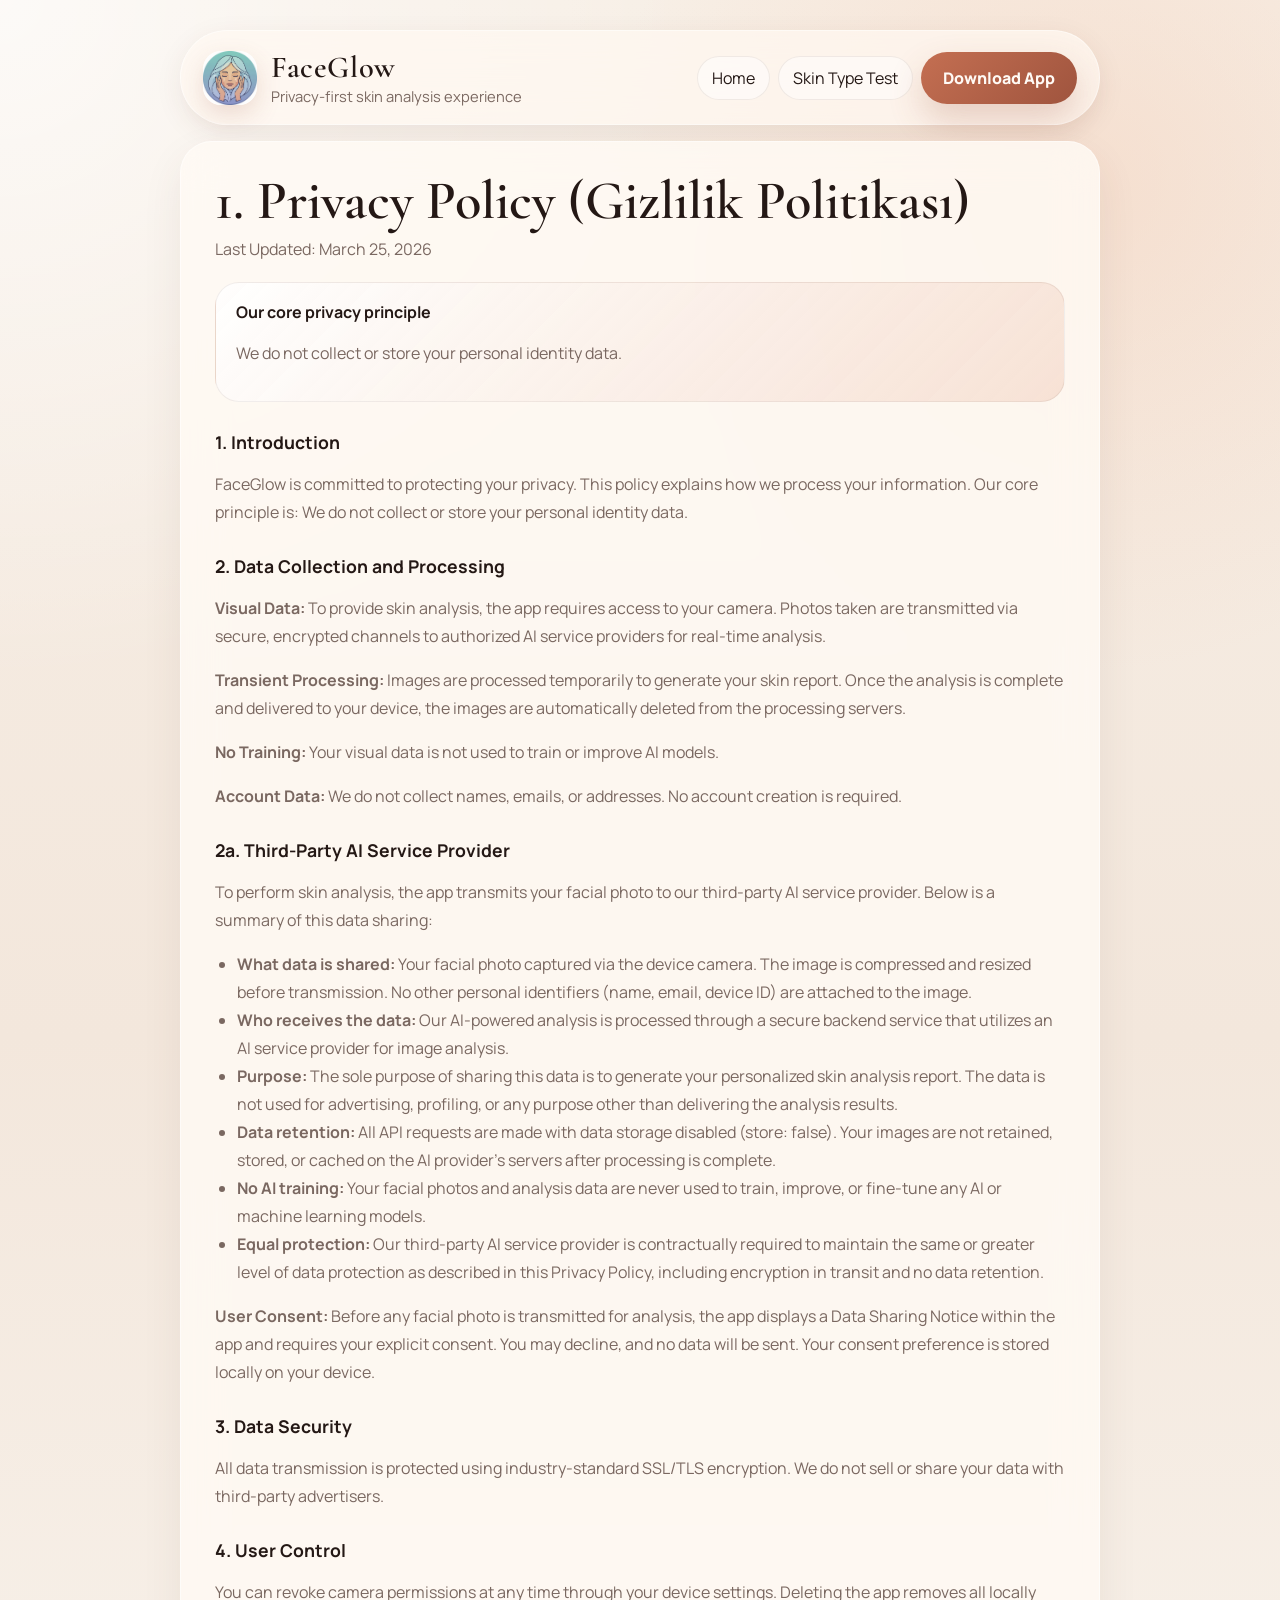
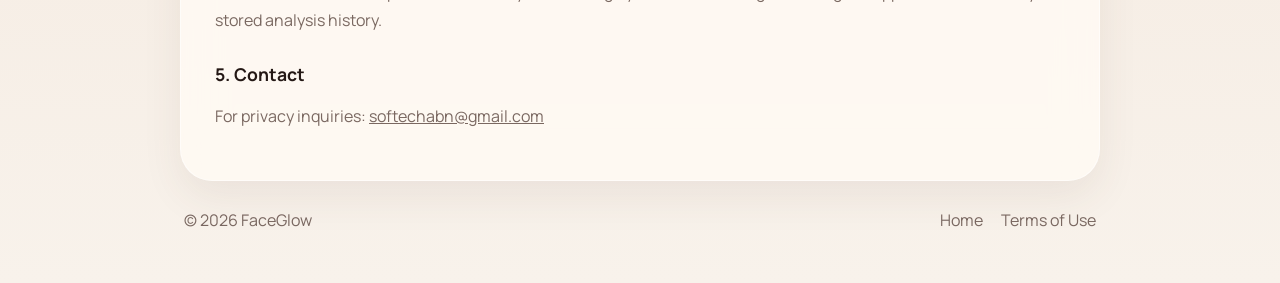
==== commit e40be765: "privacy policy" ====
--- a/privacy-policy.html
+++ b/privacy-policy.html
@@ -46,6 +46,21 @@
       <p><strong>No Training:</strong> Your visual data is not used to train or improve AI models.</p>
       <p><strong>Account Data:</strong> We do not collect names, emails, or addresses. No account creation is required.</p>
 
+      <h2>2a. Third-Party AI Service Provider</h2>
+
+      <p>To perform skin analysis, the app transmits your facial photo to our third-party AI service provider. Below is a summary of this data sharing:</p>
+
+      <ul>
+          <li><strong>What data is shared:</strong> Your facial photo captured via the device camera. The image is compressed and resized before transmission. No other personal identifiers (name, email, device ID) are attached to the image.</li>
+          <li><strong>Who receives the data:</strong> Our AI-powered analysis is processed through a secure backend service that utilizes an AI service provider for image analysis.</li>
+          <li><strong>Purpose:</strong> The sole purpose of sharing this data is to generate your personalized skin analysis report. The data is not used for advertising, profiling, or any purpose other than delivering the analysis results.</li>
+          <li><strong>Data retention:</strong> All API requests are made with data storage disabled (store: false). Your images are not retained, stored, or cached on the AI provider's servers after processing is complete.</li>
+          <li><strong>No AI training:</strong> Your facial photos and analysis data are never used to train, improve, or fine-tune any AI or machine learning models.</li>
+          <li><strong>Equal protection:</strong> Our third-party AI service provider is contractually required to maintain the same or greater level of data protection as described in this Privacy Policy, including encryption in transit and no data retention.</li>
+      </ul>
+
+      <p><strong>User Consent:</strong> Before any facial photo is transmitted for analysis, the app displays a Data Sharing Notice within the app and requires your explicit consent. You may decline, and no data will be sent. Your consent preference is stored locally on your device.</p>
+
       <h2>3. Data Security</h2>
       <p>All data transmission is protected using industry-standard SSL/TLS encryption. We do not sell or share your data with third-party advertisers.</p>
 
--- a/styles.css
+++ b/styles.css
@@ -9,6 +9,9 @@
   --accent:#c46f52;
   --accent-deep:#9f543e;
   --accent-soft:#f3d7c8;
+  --appstore-blue:#0a84ff;
+  --appstore-blue-deep:#0066d6;
+  --appstore-blue-soft:rgba(10,132,255,0.14);
   --champagne:#f7e8d9;
   --leaf:#5f7b66;
   --shadow:0 24px 80px rgba(74,44,34,0.12);
@@ -102,9 +105,21 @@
 .nav{
   display:flex;
   align-items:center;
-  gap:10px;
-  flex-wrap:wrap;
+  gap:8px;
+  flex-wrap:nowrap;
   justify-content:flex-end;
+}
+
+.nav a{
+  white-space:nowrap;
+}
+
+.nav .pill-link{
+  padding:10px 14px;
+}
+
+.nav .appstore-button{
+  padding:13px 18px;
 }
 
 .pill-link,
@@ -140,6 +155,26 @@
   box-shadow:0 16px 34px rgba(159,84,62,0.24);
 }
 
+.appstore-button{
+  background:linear-gradient(135deg,var(--appstore-blue) 0%,var(--appstore-blue-deep) 100%);
+  box-shadow:0 18px 36px rgba(10,132,255,0.28);
+}
+
+.appstore-mark{
+  display:inline-flex;
+  align-items:center;
+  justify-content:center;
+  width:1.2rem;
+  height:1.2rem;
+  flex:0 0 auto;
+}
+
+.appstore-mark svg{
+  width:100%;
+  height:100%;
+  fill:currentColor;
+}
+
 .secondary,
 .ghost-button{
   display:inline-flex;
@@ -159,7 +194,10 @@
 }
 
 .hero{
-  display:block;
+  display:grid;
+  grid-template-columns:minmax(0,1.02fr) minmax(320px,0.98fr);
+  align-items:center;
+  gap:28px;
   padding:56px 0 24px;
 }
 
@@ -200,6 +238,34 @@
   margin-top:28px;
 }
 
+.hero-list{
+  display:flex;
+  gap:12px;
+  flex-wrap:wrap;
+  margin-top:22px;
+}
+
+.hero-list span{
+  display:inline-flex;
+  align-items:center;
+  gap:8px;
+  padding:10px 14px;
+  border-radius:999px;
+  color:var(--text);
+  font-size:0.92rem;
+  font-weight:700;
+  background:rgba(255,255,255,0.58);
+  border:1px solid rgba(79,45,34,0.08);
+}
+
+.hero-list span::before{
+  content:"";
+  width:8px;
+  height:8px;
+  border-radius:999px;
+  background:linear-gradient(135deg,var(--appstore-blue),#7bc5ff);
+}
+
 .micro-proof{
   display:flex;
   gap:18px;
@@ -228,6 +294,91 @@
   grid-template-columns:repeat(3,1fr);
   gap:14px;
   margin-top:18px;
+}
+
+.hero-visual{
+  position:relative;
+  min-width:0;
+}
+
+.phone-stage{
+  position:relative;
+  min-height:760px;
+  padding:24px 18px;
+  border-radius:40px;
+  background:
+    radial-gradient(circle at top right, rgba(10,132,255,0.16), transparent 30%),
+    radial-gradient(circle at bottom left, rgba(196,111,82,0.14), transparent 36%),
+    rgba(255,251,247,0.66);
+  border:1px solid rgba(255,255,255,0.58);
+  box-shadow:var(--shadow);
+  overflow:hidden;
+}
+
+.phone-stage::before{
+  content:"";
+  position:absolute;
+  inset:22px;
+  border-radius:32px;
+  border:1px dashed rgba(122,104,97,0.18);
+  pointer-events:none;
+}
+
+.phone-card{
+  position:absolute;
+  margin:0;
+  border-radius:34px;
+  overflow:hidden;
+  background:#120f15;
+  border:10px solid #120f15;
+  box-shadow:0 28px 60px rgba(42,27,25,0.24);
+}
+
+.phone-card img{
+  width:100%;
+  height:100%;
+  object-fit:cover;
+}
+
+.phone-main{
+  z-index:2;
+  top:82px;
+  left:32px;
+  width:min(46vw,318px);
+  aspect-ratio:1206 / 2622;
+  transform:rotate(-5deg);
+}
+
+.phone-float{
+  width:min(35vw,228px);
+  aspect-ratio:1206 / 2622;
+}
+
+.phone-bottom{
+  z-index:1;
+  right:34px;
+  bottom:24px;
+  transform:rotate(8deg);
+}
+
+.preview-note{
+  margin-top:18px;
+  padding:18px 20px;
+  border-radius:24px;
+  background:rgba(255,250,245,0.66);
+  border:1px solid rgba(79,45,34,0.08);
+  box-shadow:0 14px 30px rgba(94,63,51,0.08);
+}
+
+.preview-note strong{
+  display:block;
+  font-size:1rem;
+}
+
+.preview-note p{
+  margin:8px 0 0;
+  color:var(--muted);
+  line-height:1.7;
 }
 
 .stat{
@@ -279,6 +430,53 @@
   display:grid;
   grid-template-columns:repeat(3,1fr);
   gap:18px;
+}
+
+.compact-feature-grid{
+  grid-template-columns:repeat(3,minmax(0,1fr));
+}
+
+.screenshot-grid{
+  display:grid;
+  grid-template-columns:repeat(4,minmax(0,1fr));
+  gap:18px;
+}
+
+.screen-card{
+  display:grid;
+  gap:14px;
+  padding:18px;
+  border-radius:var(--radius-xl);
+  background:var(--surface);
+  border:1px solid rgba(255,255,255,0.46);
+  backdrop-filter:blur(22px);
+  box-shadow:0 16px 40px rgba(94,63,51,0.08);
+}
+
+.screen-frame{
+  border-radius:28px;
+  overflow:hidden;
+  background:#110f14;
+  border:8px solid #110f14;
+  aspect-ratio:1206 / 2622;
+  box-shadow:0 18px 42px rgba(29,22,27,0.16);
+}
+
+.screen-frame img{
+  width:100%;
+  height:100%;
+  object-fit:cover;
+}
+
+.screen-copy strong{
+  display:block;
+  font-size:1rem;
+}
+
+.screen-copy p{
+  margin:8px 0 0;
+  color:var(--muted);
+  line-height:1.7;
 }
 
 .feature-card,
@@ -414,6 +612,16 @@
   line-height:1.8;
 }
 
+.appstore-bullet{
+  display:flex;
+  align-items:center;
+  gap:10px;
+  margin-left:-2px;
+  color:var(--appstore-blue-deep);
+  font-weight:700;
+  list-style:none;
+}
+
 .site-footer{
   display:flex;
   justify-content:space-between;
@@ -431,6 +639,17 @@
 
 .footer-links a{
   text-decoration:none;
+}
+
+.appstore-footer-link{
+  display:inline-flex;
+  align-items:center;
+  gap:8px;
+  padding:8px 14px;
+  border-radius:999px;
+  color:var(--appstore-blue-deep);
+  background:var(--appstore-blue-soft);
+  border:1px solid rgba(10,132,255,0.18);
 }
 
 .mini-hero{
@@ -697,14 +916,27 @@
 }
 
 @media (max-width:1080px){
+  .hero,
   .flow-grid,
   .quiz-layout,
   .cta-banner{
     grid-template-columns:1fr;
   }
 
+  .screenshot-grid{
+    grid-template-columns:repeat(2,1fr);
+  }
+
   .feature-grid{
     grid-template-columns:repeat(2,1fr);
+  }
+
+  .phone-stage{
+    min-height:680px;
+  }
+
+  .phone-main{
+    left:40px;
   }
 }
 
@@ -723,11 +955,13 @@
 
   .nav{
     width:100%;
+    flex-wrap:wrap;
     justify-content:flex-start;
   }
 
   .stats-row,
   .feature-grid,
+  .screenshot-grid,
   .choices{
     grid-template-columns:1fr;
   }
@@ -738,4 +972,41 @@
   .feature-card{
     padding:22px;
   }
-}
+
+  .hero{
+    gap:22px;
+    padding-top:34px;
+  }
+
+  .hero-copy h2{
+    font-size:clamp(3rem,15vw,4.3rem);
+  }
+
+  .phone-stage{
+    min-height:620px;
+    padding:20px 14px;
+  }
+
+  .phone-stage::before{
+    inset:14px;
+  }
+
+  .phone-main{
+    left:14px;
+    top:96px;
+    width:min(56vw,264px);
+  }
+
+  .phone-float{
+    width:min(42vw,176px);
+  }
+
+  .phone-bottom{
+    right:12px;
+    bottom:26px;
+  }
+
+  .screen-card{
+    padding:16px;
+  }
+}
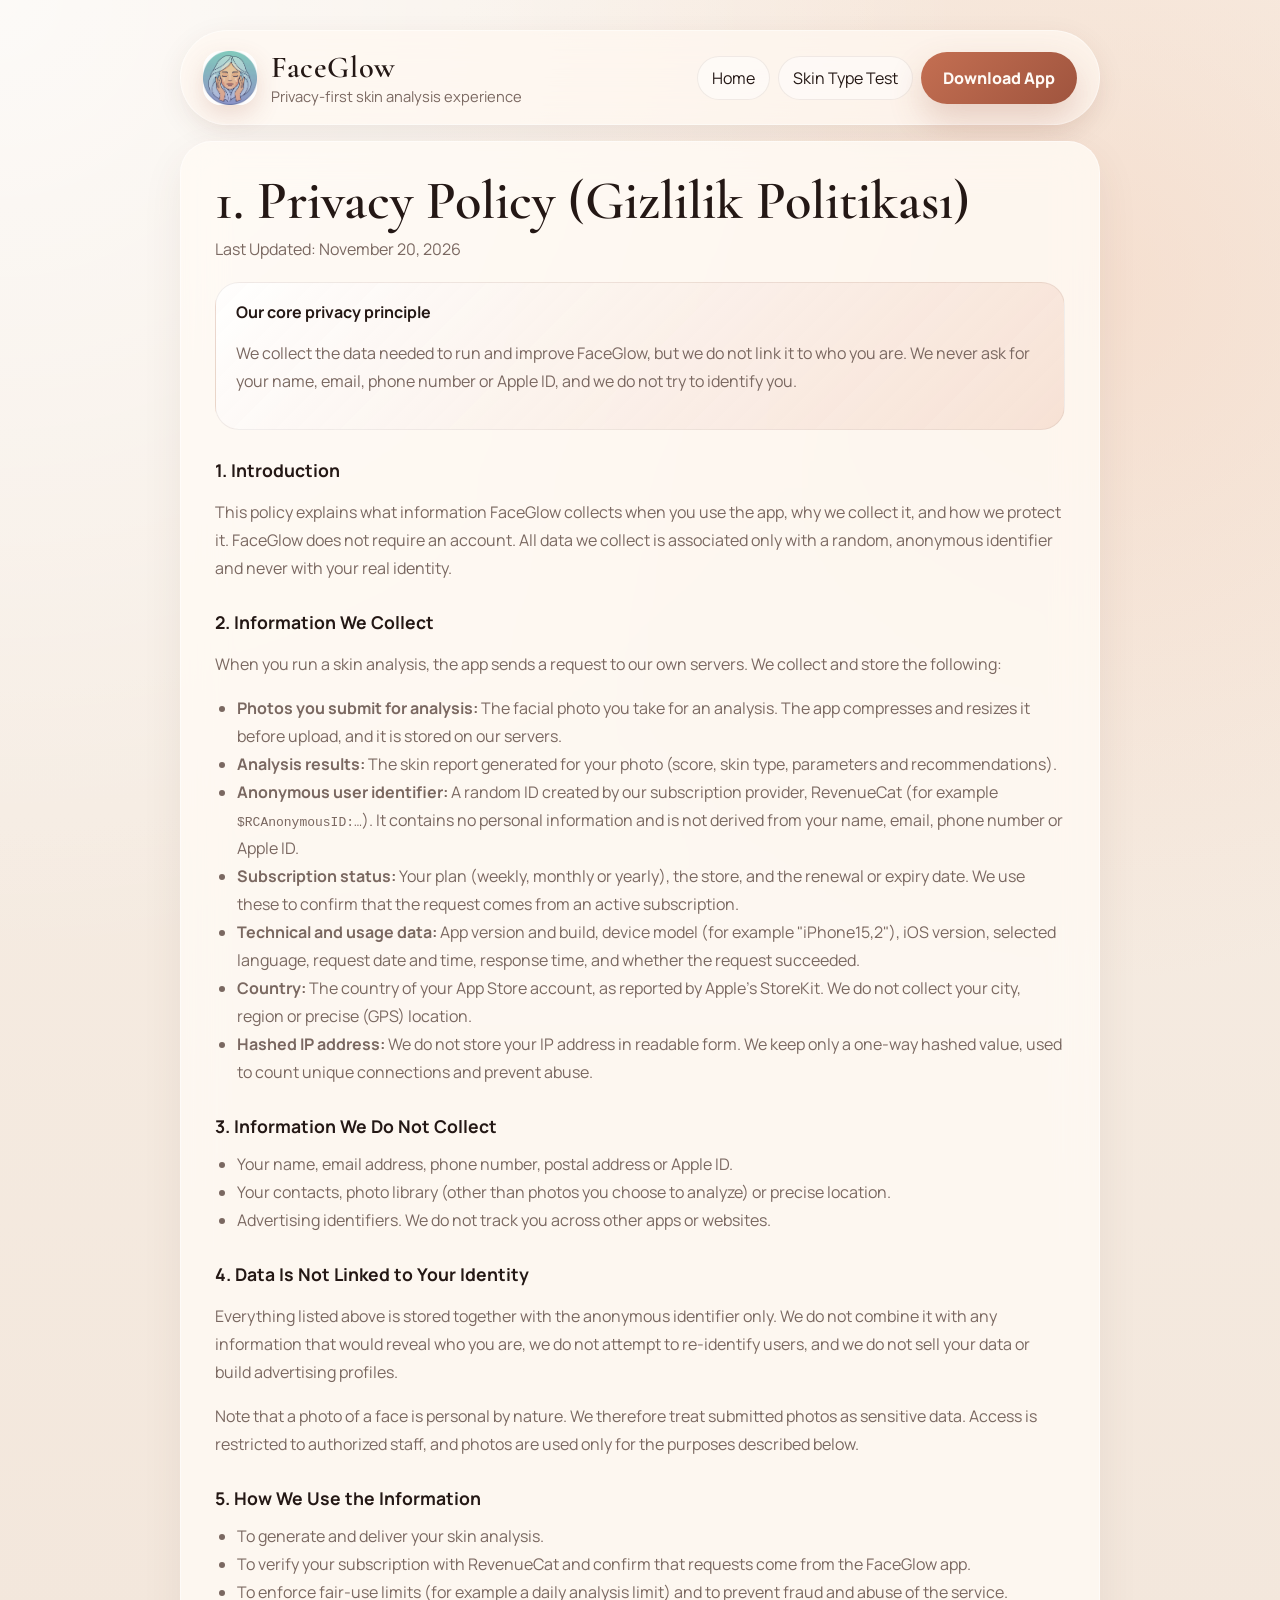
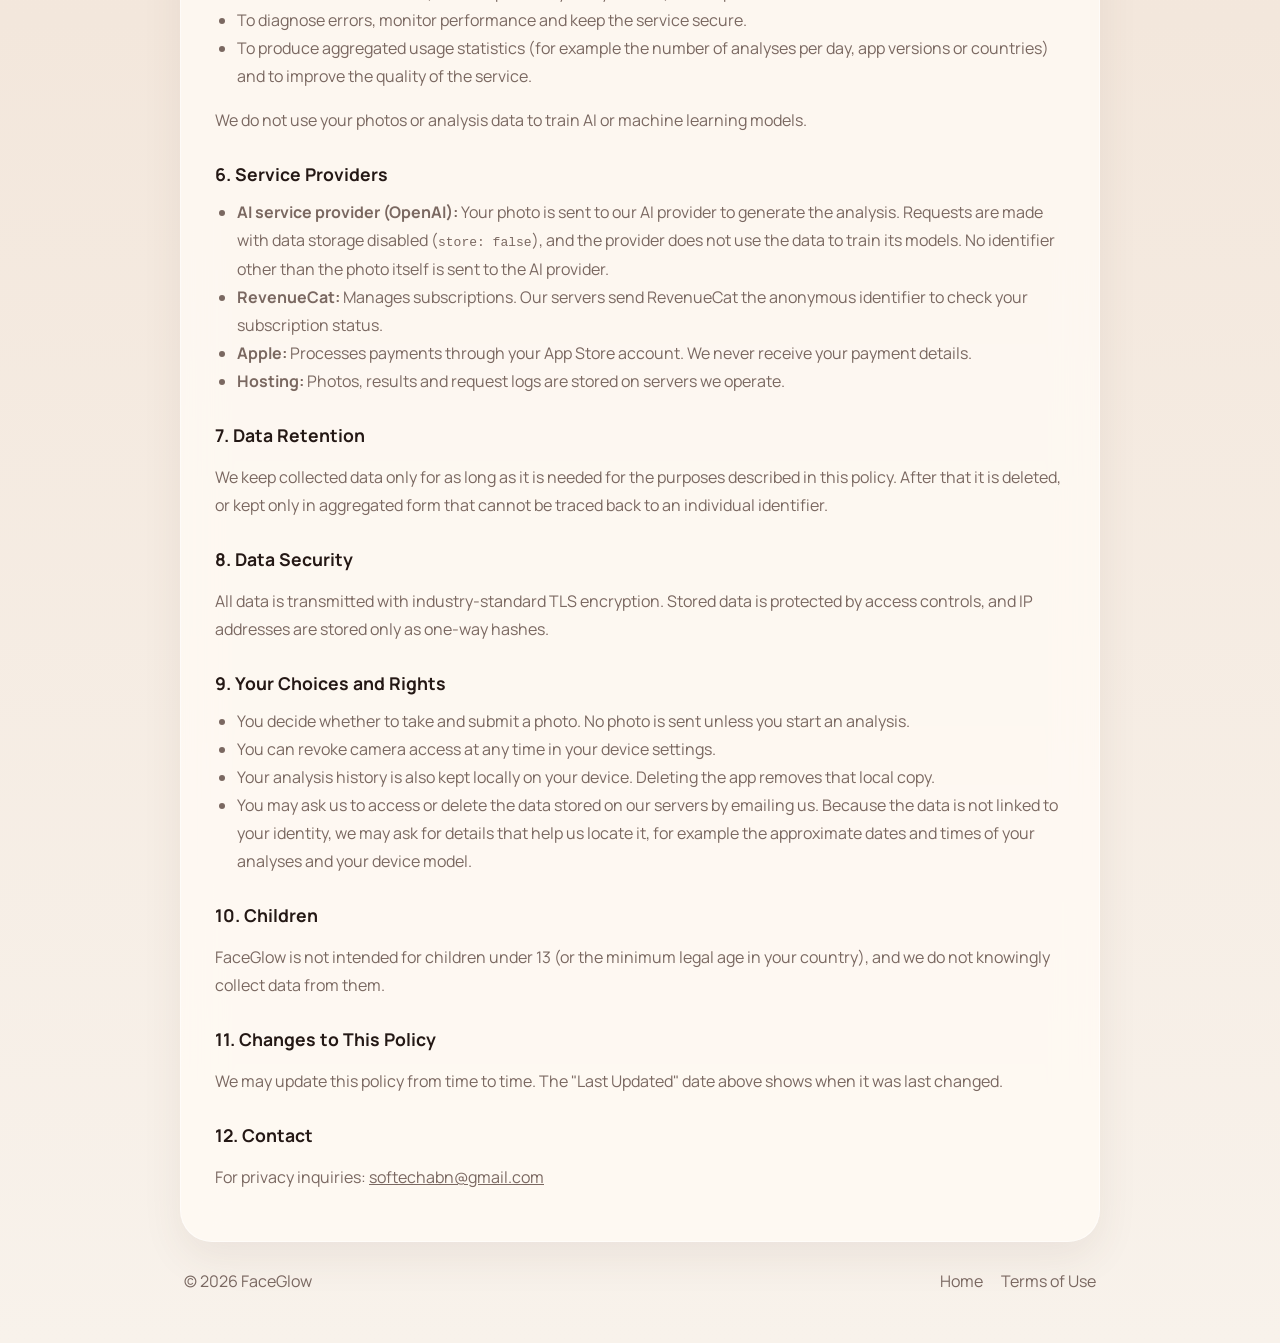
==== commit cba0e490: "docs: gizlilik politikası ve kullanım koşulları veri toplama bölümü - Toplanan veriler: fotoğraflar," ====
--- a/privacy-policy.html
+++ b/privacy-policy.html
@@ -30,44 +30,78 @@
 
     <main class="legal-card">
       <h1>1. Privacy Policy (Gizlilik Politikası)</h1>
-      <div class="legal-meta">Last Updated: March 25, 2026</div>
+      <div class="legal-meta">Last Updated: November 20, 2026</div>
 
       <div class="legal-callout">
         <strong>Our core privacy principle</strong>
-        <p>We do not collect or store your personal identity data.</p>
+        <p>We collect the data needed to run and improve FaceGlow, but we do not link it to who you are. We never ask for your name, email, phone number or Apple ID, and we do not try to identify you.</p>
       </div>
 
       <h2>1. Introduction</h2>
-      <p>FaceGlow is committed to protecting your privacy. This policy explains how we process your information. Our core principle is: We do not collect or store your personal identity data.</p>
+      <p>This policy explains what information FaceGlow collects when you use the app, why we collect it, and how we protect it. FaceGlow does not require an account. All data we collect is associated only with a random, anonymous identifier and never with your real identity.</p>
 
-      <h2>2. Data Collection and Processing</h2>
-      <p><strong>Visual Data:</strong> To provide skin analysis, the app requires access to your camera. Photos taken are transmitted via secure, encrypted channels to authorized AI service providers for real-time analysis.</p>
-      <p><strong>Transient Processing:</strong> Images are processed temporarily to generate your skin report. Once the analysis is complete and delivered to your device, the images are automatically deleted from the processing servers.</p>
-      <p><strong>No Training:</strong> Your visual data is not used to train or improve AI models.</p>
-      <p><strong>Account Data:</strong> We do not collect names, emails, or addresses. No account creation is required.</p>
-
-      <h2>2a. Third-Party AI Service Provider</h2>
-
-      <p>To perform skin analysis, the app transmits your facial photo to our third-party AI service provider. Below is a summary of this data sharing:</p>
-
+      <h2>2. Information We Collect</h2>
+      <p>When you run a skin analysis, the app sends a request to our own servers. We collect and store the following:</p>
       <ul>
-          <li><strong>What data is shared:</strong> Your facial photo captured via the device camera. The image is compressed and resized before transmission. No other personal identifiers (name, email, device ID) are attached to the image.</li>
-          <li><strong>Who receives the data:</strong> Our AI-powered analysis is processed through a secure backend service that utilizes an AI service provider for image analysis.</li>
-          <li><strong>Purpose:</strong> The sole purpose of sharing this data is to generate your personalized skin analysis report. The data is not used for advertising, profiling, or any purpose other than delivering the analysis results.</li>
-          <li><strong>Data retention:</strong> All API requests are made with data storage disabled (store: false). Your images are not retained, stored, or cached on the AI provider's servers after processing is complete.</li>
-          <li><strong>No AI training:</strong> Your facial photos and analysis data are never used to train, improve, or fine-tune any AI or machine learning models.</li>
-          <li><strong>Equal protection:</strong> Our third-party AI service provider is contractually required to maintain the same or greater level of data protection as described in this Privacy Policy, including encryption in transit and no data retention.</li>
+        <li><strong>Photos you submit for analysis:</strong> The facial photo you take for an analysis. The app compresses and resizes it before upload, and it is stored on our servers.</li>
+        <li><strong>Analysis results:</strong> The skin report generated for your photo (score, skin type, parameters and recommendations).</li>
+        <li><strong>Anonymous user identifier:</strong> A random ID created by our subscription provider, RevenueCat (for example <code>$RCAnonymousID:…</code>). It contains no personal information and is not derived from your name, email, phone number or Apple ID.</li>
+        <li><strong>Subscription status:</strong> Your plan (weekly, monthly or yearly), the store, and the renewal or expiry date. We use these to confirm that the request comes from an active subscription.</li>
+        <li><strong>Technical and usage data:</strong> App version and build, device model (for example "iPhone15,2"), iOS version, selected language, request date and time, response time, and whether the request succeeded.</li>
+        <li><strong>Country:</strong> The country of your App Store account, as reported by Apple's StoreKit. We do not collect your city, region or precise (GPS) location.</li>
+        <li><strong>Hashed IP address:</strong> We do not store your IP address in readable form. We keep only a one-way hashed value, used to count unique connections and prevent abuse.</li>
       </ul>
 
-      <p><strong>User Consent:</strong> Before any facial photo is transmitted for analysis, the app displays a Data Sharing Notice within the app and requires your explicit consent. You may decline, and no data will be sent. Your consent preference is stored locally on your device.</p>
+      <h2>3. Information We Do Not Collect</h2>
+      <ul>
+        <li>Your name, email address, phone number, postal address or Apple ID.</li>
+        <li>Your contacts, photo library (other than photos you choose to analyze) or precise location.</li>
+        <li>Advertising identifiers. We do not track you across other apps or websites.</li>
+      </ul>
 
-      <h2>3. Data Security</h2>
-      <p>All data transmission is protected using industry-standard SSL/TLS encryption. We do not sell or share your data with third-party advertisers.</p>
+      <h2>4. Data Is Not Linked to Your Identity</h2>
+      <p>Everything listed above is stored together with the anonymous identifier only. We do not combine it with any information that would reveal who you are, we do not attempt to re-identify users, and we do not sell your data or build advertising profiles.</p>
+      <p>Note that a photo of a face is personal by nature. We therefore treat submitted photos as sensitive data. Access is restricted to authorized staff, and photos are used only for the purposes described below.</p>
 
-      <h2>4. User Control</h2>
-      <p>You can revoke camera permissions at any time through your device settings. Deleting the app removes all locally stored analysis history.</p>
+      <h2>5. How We Use the Information</h2>
+      <ul>
+        <li>To generate and deliver your skin analysis.</li>
+        <li>To verify your subscription with RevenueCat and confirm that requests come from the FaceGlow app.</li>
+        <li>To enforce fair-use limits (for example a daily analysis limit) and to prevent fraud and abuse of the service.</li>
+        <li>To diagnose errors, monitor performance and keep the service secure.</li>
+        <li>To produce aggregated usage statistics (for example the number of analyses per day, app versions or countries) and to improve the quality of the service.</li>
+      </ul>
+      <p>We do not use your photos or analysis data to train AI or machine learning models.</p>
 
-      <h2>5. Contact</h2>
+      <h2>6. Service Providers</h2>
+      <ul>
+        <li><strong>AI service provider (OpenAI):</strong> Your photo is sent to our AI provider to generate the analysis. Requests are made with data storage disabled (<code>store: false</code>), and the provider does not use the data to train its models. No identifier other than the photo itself is sent to the AI provider.</li>
+        <li><strong>RevenueCat:</strong> Manages subscriptions. Our servers send RevenueCat the anonymous identifier to check your subscription status.</li>
+        <li><strong>Apple:</strong> Processes payments through your App Store account. We never receive your payment details.</li>
+        <li><strong>Hosting:</strong> Photos, results and request logs are stored on servers we operate.</li>
+      </ul>
+
+      <h2>7. Data Retention</h2>
+      <p>We keep collected data only for as long as it is needed for the purposes described in this policy. After that it is deleted, or kept only in aggregated form that cannot be traced back to an individual identifier.</p>
+
+      <h2>8. Data Security</h2>
+      <p>All data is transmitted with industry-standard TLS encryption. Stored data is protected by access controls, and IP addresses are stored only as one-way hashes.</p>
+
+      <h2>9. Your Choices and Rights</h2>
+      <ul>
+        <li>You decide whether to take and submit a photo. No photo is sent unless you start an analysis.</li>
+        <li>You can revoke camera access at any time in your device settings.</li>
+        <li>Your analysis history is also kept locally on your device. Deleting the app removes that local copy.</li>
+        <li>You may ask us to access or delete the data stored on our servers by emailing us. Because the data is not linked to your identity, we may ask for details that help us locate it, for example the approximate dates and times of your analyses and your device model.</li>
+      </ul>
+
+      <h2>10. Children</h2>
+      <p>FaceGlow is not intended for children under 13 (or the minimum legal age in your country), and we do not knowingly collect data from them.</p>
+
+      <h2>11. Changes to This Policy</h2>
+      <p>We may update this policy from time to time. The "Last Updated" date above shows when it was last changed.</p>
+
+      <h2>12. Contact</h2>
       <p>For privacy inquiries: <a href="mailto:softechabn@gmail.com">softechabn@gmail.com</a></p>
     </main>
 
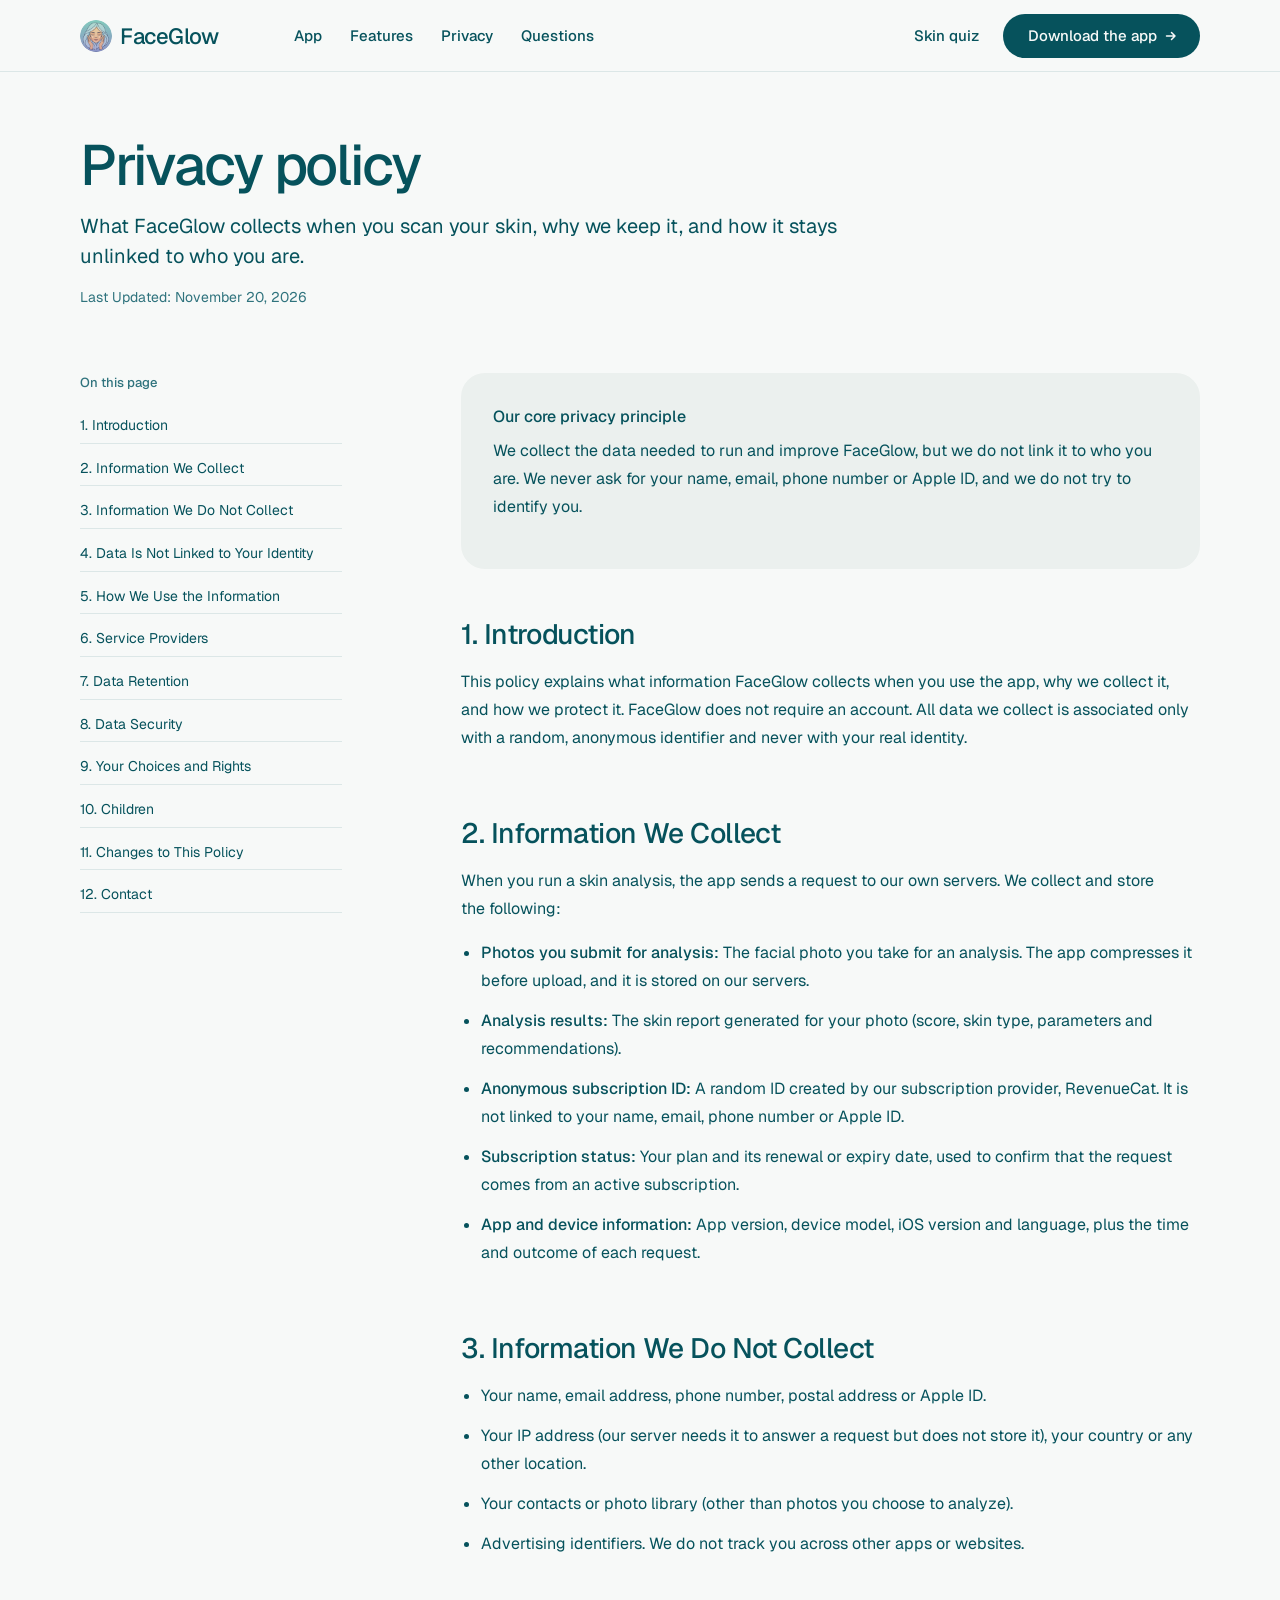
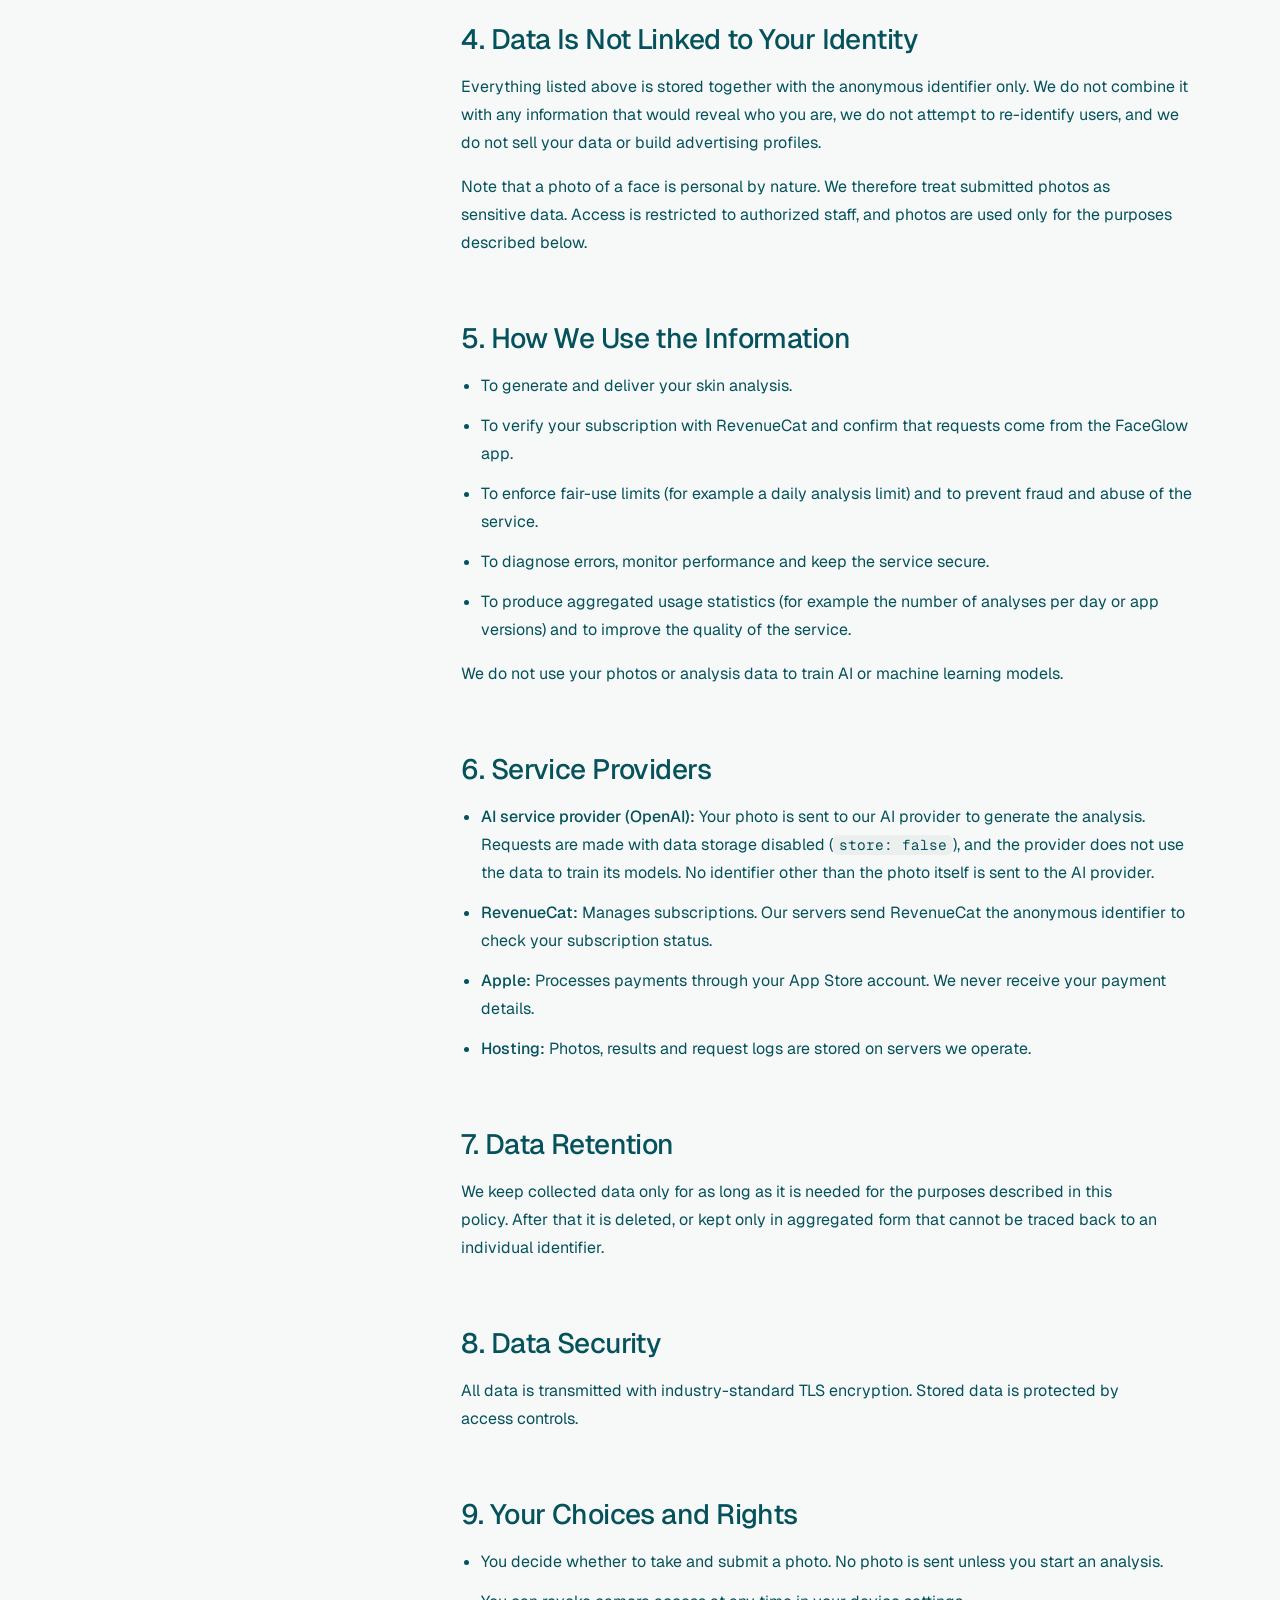
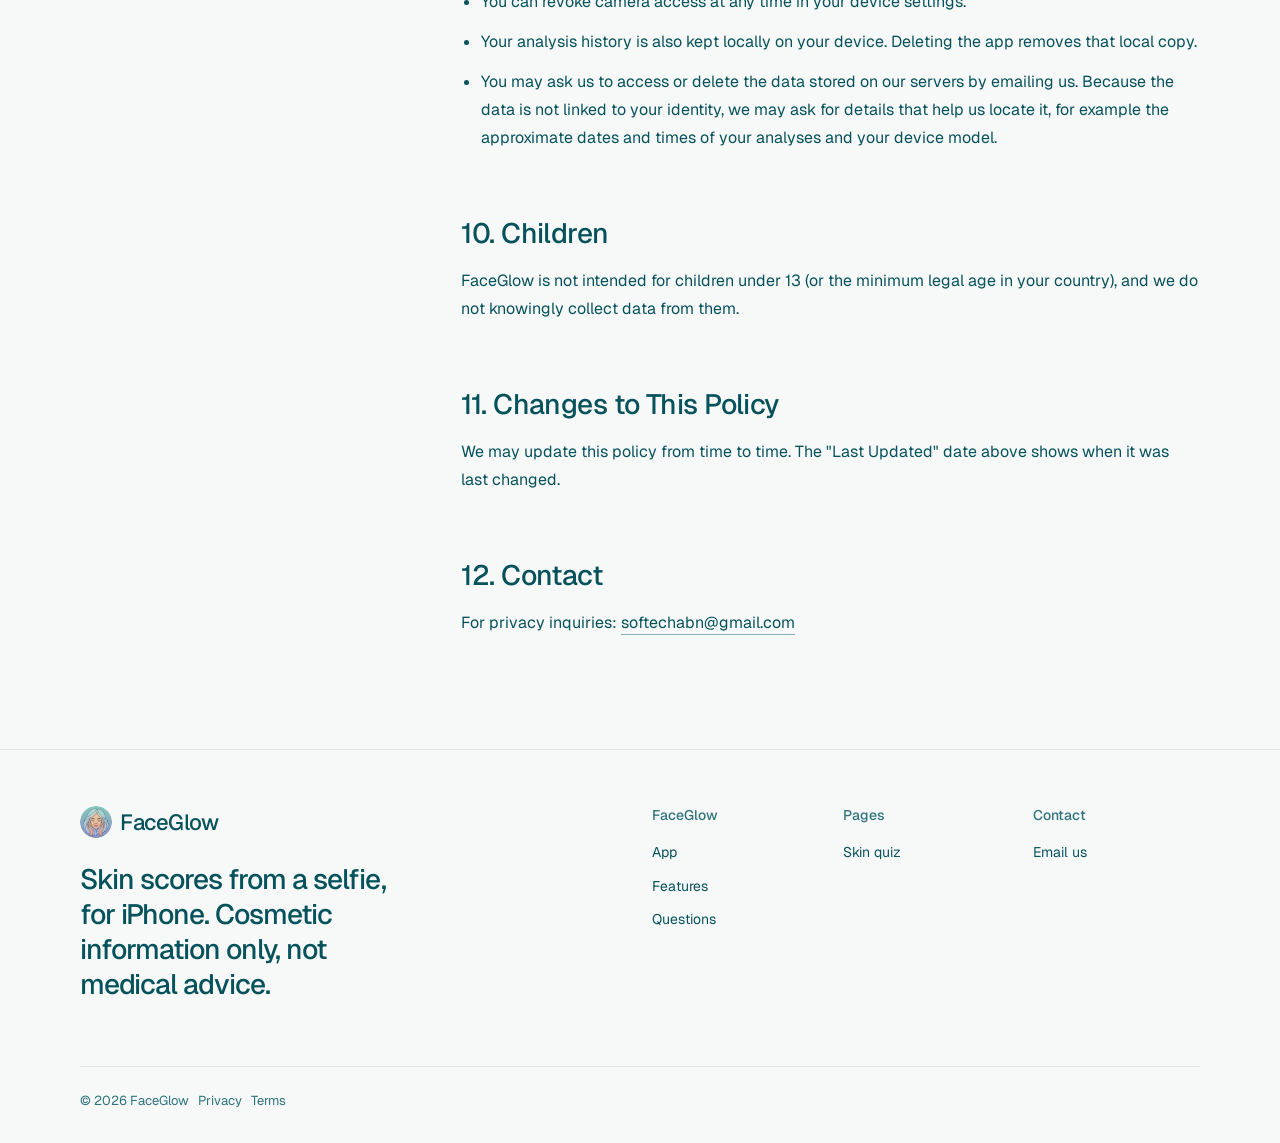
==== commit 82599ed9: "feat: yeni tasarım, sadeleşen gizlilik politikası ve CLAUDE.md - Ana sayfa, skin quiz, privacy polic" ====
--- a/privacy-policy.html
+++ b/privacy-policy.html
@@ -1,121 +1,148 @@
 <!doctype html>
-<html lang="en">
+<html lang="en" data-type="software" data-radius="round" data-buttons="arrow" data-motion>
 <head>
-  <meta charset="utf-8" />
-  <meta name="viewport" content="width=device-width, initial-scale=1" />
-  <title>FaceGlow Privacy Policy</title>
-  <meta name="description" content="Privacy Policy for FaceGlow." />
-  <link rel="preconnect" href="https://fonts.googleapis.com">
-  <link rel="preconnect" href="https://fonts.gstatic.com" crossorigin>
-  <link href="https://fonts.googleapis.com/css2?family=Manrope:wght@400;500;600;700;800&amp;family=Cormorant+Garamond:wght@500;600;700&amp;display=swap" rel="stylesheet">
-  <link rel="stylesheet" href="styles.css">
+<meta charset="utf-8">
+<meta name="viewport" content="width=device-width, initial-scale=1, viewport-fit=cover">
+<title>FaceGlow: privacy policy</title>
+<meta name="description" content="What the FaceGlow skin analysis app collects, why, and how it stays unlinked to your identity.">
+<meta property="og:type" content="website">
+<meta property="og:title" content="FaceGlow: privacy policy">
+<meta property="og:description" content="What the FaceGlow skin analysis app collects, why, and how it stays unlinked to your identity.">
+<meta property="og:image" content="share.jpg">
+<meta name="twitter:card" content="summary_large_image">
+<link rel="icon" href="favicon.png" type="image/png">
+<link rel="apple-touch-icon" href="img/apple-touch-icon.png">
+<meta name="theme-color" content="#f7f9f8">
+<link rel="preconnect" href="https://fonts.googleapis.com">
+<link rel="preconnect" href="https://fonts.gstatic.com" crossorigin>
+<link href="https://fonts.googleapis.com/css2?family=Geist:wght@400..700&family=Geist+Mono:wght@400..500&display=swap" rel="stylesheet">
+<link rel="stylesheet" href="assets/system.css">
+<link rel="stylesheet" href="assets/motion/motion.css">
+<link rel="stylesheet" href="inner.css">
 </head>
 <body>
-  <div class="page-shell legal-wrap">
-    <header class="site-header">
-      <a class="brand" href="index.html">
-        <img class="logo" src="logo.jpg" alt="FaceGlow logo" />
-        <div>
-          <h1 class="app-name">FaceGlow</h1>
-          <div class="tag">Privacy-first skin analysis experience</div>
-        </div>
-      </a>
+<header class="nav">
+  <div class="wrap nav__bar">
+    <a class="skip-link" href="#top">Skip to content</a>
+    <a class="nav__logo" href="index.html"><img src="img/logo-96.png" alt="" width="32" height="32">FaceGlow</a>
+    <nav class="nav__links" aria-label="Main">
+      <div class="nav__item"><a class="nav__link" href="index.html#app">App</a></div>
+      <div class="nav__item"><a class="nav__link" href="index.html#signals">Features</a></div>
+      <div class="nav__item"><a class="nav__link" href="index.html#privacy">Privacy</a></div>
+      <div class="nav__item"><a class="nav__link" href="index.html#questions">Questions</a></div>
+    </nav>
+    <div class="nav__actions">
+      <a class="nav__link" href="skin-quiz.html">Skin quiz</a>
+      <a class="btn btn--primary" href="https://apps.apple.com/us/app/faceglow-ai-skin-scanner/id6754194766">Download the app</a>
+    </div>
+    <button class="nav__toggle" type="button" aria-expanded="false" aria-label="Menu">
+      <svg width="18" height="18" viewBox="0 0 18 18" aria-hidden="true"><path d="M2 5h14M2 13h14" stroke="currentColor" stroke-width="1.6" stroke-linecap="round"/></svg>
+    </button>
+  </div>
+</header>
 
-      <nav class="nav">
-        <a class="pill-link" href="index.html">Home</a>
-        <a class="pill-link" href="skin-quiz.html">Skin Type Test</a>
-        <a class="primary" href="https://apps.apple.com/us/app/faceglow-ai-skin-scanner/id6754194766">Download App</a>
+<main id="top" class="page">
+  <div class="wrap">
+    <header class="page-head">
+      <h1>Privacy policy</h1>
+      <p>What FaceGlow collects when you scan your skin, why we keep it, and how it stays unlinked to who you are.</p>
+      <span class="meta">Last Updated: November 20, 2026</span>
+    </header>
+    <div class="grid doc-grid">
+      <nav class="toc span-3" aria-label="On this page">
+        <p>On this page</p>
+        <a href="#s1">1. Introduction</a>
+        <a href="#s2">2. Information We Collect</a>
+        <a href="#s3">3. Information We Do Not Collect</a>
+        <a href="#s4">4. Data Is Not Linked to Your Identity</a>
+        <a href="#s5">5. How We Use the Information</a>
+        <a href="#s6">6. Service Providers</a>
+        <a href="#s7">7. Data Retention</a>
+        <a href="#s8">8. Data Security</a>
+        <a href="#s9">9. Your Choices and Rights</a>
+        <a href="#s10">10. Children</a>
+        <a href="#s11">11. Changes to This Policy</a>
+        <a href="#s12">12. Contact</a>
       </nav>
-    </header>
-
-    <main class="legal-card">
-      <h1>1. Privacy Policy (Gizlilik Politikası)</h1>
-      <div class="legal-meta">Last Updated: November 20, 2026</div>
-
-      <div class="legal-callout">
-        <strong>Our core privacy principle</strong>
-        <p>We collect the data needed to run and improve FaceGlow, but we do not link it to who you are. We never ask for your name, email, phone number or Apple ID, and we do not try to identify you.</p>
-      </div>
-
-      <h2>1. Introduction</h2>
-      <p>This policy explains what information FaceGlow collects when you use the app, why we collect it, and how we protect it. FaceGlow does not require an account. All data we collect is associated only with a random, anonymous identifier and never with your real identity.</p>
-
-      <h2>2. Information We Collect</h2>
-      <p>When you run a skin analysis, the app sends a request to our own servers. We collect and store the following:</p>
-      <ul>
-        <li><strong>Photos you submit for analysis:</strong> The facial photo you take for an analysis. The app compresses and resizes it before upload, and it is stored on our servers.</li>
+      <article class="doc span-8 start-5">
+        <div class="notice"><strong>Our core privacy principle</strong><p>We collect the data needed to run and improve FaceGlow, but we do not link it to who you are. We never ask for your name, email, phone number or Apple ID, and we do not try to identify you.</p></div>
+        <h2 id="s1">1. Introduction</h2>
+        <p>This policy explains what information FaceGlow collects when you use the app, why we collect it, and how we protect it. FaceGlow does not require an account. All data we collect is associated only with a random, anonymous identifier and never with your real identity.</p>
+        <h2 id="s2">2. Information We Collect</h2>
+        <p>When you run a skin analysis, the app sends a request to our own servers. We collect and store the following:</p>
+        <ul>
+        <li><strong>Photos you submit for analysis:</strong> The facial photo you take for an analysis. The app compresses it before upload, and it is stored on our servers.</li>
         <li><strong>Analysis results:</strong> The skin report generated for your photo (score, skin type, parameters and recommendations).</li>
-        <li><strong>Anonymous user identifier:</strong> A random ID created by our subscription provider, RevenueCat (for example <code>$RCAnonymousID:…</code>). It contains no personal information and is not derived from your name, email, phone number or Apple ID.</li>
-        <li><strong>Subscription status:</strong> Your plan (weekly, monthly or yearly), the store, and the renewal or expiry date. We use these to confirm that the request comes from an active subscription.</li>
-        <li><strong>Technical and usage data:</strong> App version and build, device model (for example "iPhone15,2"), iOS version, selected language, request date and time, response time, and whether the request succeeded.</li>
-        <li><strong>Country:</strong> The country of your App Store account, as reported by Apple's StoreKit. We do not collect your city, region or precise (GPS) location.</li>
-        <li><strong>Hashed IP address:</strong> We do not store your IP address in readable form. We keep only a one-way hashed value, used to count unique connections and prevent abuse.</li>
-      </ul>
-
-      <h2>3. Information We Do Not Collect</h2>
-      <ul>
+        <li><strong>Anonymous subscription ID:</strong> A random ID created by our subscription provider, RevenueCat. It is not linked to your name, email, phone number or Apple ID.</li>
+        <li><strong>Subscription status:</strong> Your plan and its renewal or expiry date, used to confirm that the request comes from an active subscription.</li>
+        <li><strong>App and device information:</strong> App version, device model, iOS version and language, plus the time and outcome of each request.</li>
+        </ul>
+        <h2 id="s3">3. Information We Do Not Collect</h2>
+        <ul>
         <li>Your name, email address, phone number, postal address or Apple ID.</li>
-        <li>Your contacts, photo library (other than photos you choose to analyze) or precise location.</li>
+        <li>Your IP address (our server needs it to answer a request but does not store it), your country or any other location.</li>
+        <li>Your contacts or photo library (other than photos you choose to analyze).</li>
         <li>Advertising identifiers. We do not track you across other apps or websites.</li>
-      </ul>
-
-      <h2>4. Data Is Not Linked to Your Identity</h2>
-      <p>Everything listed above is stored together with the anonymous identifier only. We do not combine it with any information that would reveal who you are, we do not attempt to re-identify users, and we do not sell your data or build advertising profiles.</p>
-      <p>Note that a photo of a face is personal by nature. We therefore treat submitted photos as sensitive data. Access is restricted to authorized staff, and photos are used only for the purposes described below.</p>
-
-      <h2>5. How We Use the Information</h2>
-      <ul>
+        </ul>
+        <h2 id="s4">4. Data Is Not Linked to Your Identity</h2>
+        <p>Everything listed above is stored together with the anonymous identifier only. We do not combine it with any information that would reveal who you are, we do not attempt to re-identify users, and we do not sell your data or build advertising profiles.</p>
+        <p>Note that a photo of a face is personal by nature. We therefore treat submitted photos as sensitive data. Access is restricted to authorized staff, and photos are used only for the purposes described below.</p>
+        <h2 id="s5">5. How We Use the Information</h2>
+        <ul>
         <li>To generate and deliver your skin analysis.</li>
         <li>To verify your subscription with RevenueCat and confirm that requests come from the FaceGlow app.</li>
         <li>To enforce fair-use limits (for example a daily analysis limit) and to prevent fraud and abuse of the service.</li>
         <li>To diagnose errors, monitor performance and keep the service secure.</li>
-        <li>To produce aggregated usage statistics (for example the number of analyses per day, app versions or countries) and to improve the quality of the service.</li>
-      </ul>
-      <p>We do not use your photos or analysis data to train AI or machine learning models.</p>
-
-      <h2>6. Service Providers</h2>
-      <ul>
+        <li>To produce aggregated usage statistics (for example the number of analyses per day or app versions) and to improve the quality of the service.</li>
+        </ul>
+        <p>We do not use your photos or analysis data to train AI or machine learning models.</p>
+        <h2 id="s6">6. Service Providers</h2>
+        <ul>
         <li><strong>AI service provider (OpenAI):</strong> Your photo is sent to our AI provider to generate the analysis. Requests are made with data storage disabled (<code>store: false</code>), and the provider does not use the data to train its models. No identifier other than the photo itself is sent to the AI provider.</li>
         <li><strong>RevenueCat:</strong> Manages subscriptions. Our servers send RevenueCat the anonymous identifier to check your subscription status.</li>
         <li><strong>Apple:</strong> Processes payments through your App Store account. We never receive your payment details.</li>
         <li><strong>Hosting:</strong> Photos, results and request logs are stored on servers we operate.</li>
-      </ul>
-
-      <h2>7. Data Retention</h2>
-      <p>We keep collected data only for as long as it is needed for the purposes described in this policy. After that it is deleted, or kept only in aggregated form that cannot be traced back to an individual identifier.</p>
-
-      <h2>8. Data Security</h2>
-      <p>All data is transmitted with industry-standard TLS encryption. Stored data is protected by access controls, and IP addresses are stored only as one-way hashes.</p>
-
-      <h2>9. Your Choices and Rights</h2>
-      <ul>
+        </ul>
+        <h2 id="s7">7. Data Retention</h2>
+        <p>We keep collected data only for as long as it is needed for the purposes described in this policy. After that it is deleted, or kept only in aggregated form that cannot be traced back to an individual identifier.</p>
+        <h2 id="s8">8. Data Security</h2>
+        <p>All data is transmitted with industry-standard TLS encryption. Stored data is protected by access controls.</p>
+        <h2 id="s9">9. Your Choices and Rights</h2>
+        <ul>
         <li>You decide whether to take and submit a photo. No photo is sent unless you start an analysis.</li>
         <li>You can revoke camera access at any time in your device settings.</li>
         <li>Your analysis history is also kept locally on your device. Deleting the app removes that local copy.</li>
         <li>You may ask us to access or delete the data stored on our servers by emailing us. Because the data is not linked to your identity, we may ask for details that help us locate it, for example the approximate dates and times of your analyses and your device model.</li>
-      </ul>
+        </ul>
+        <h2 id="s10">10. Children</h2>
+        <p>FaceGlow is not intended for children under 13 (or the minimum legal age in your country), and we do not knowingly collect data from them.</p>
+        <h2 id="s11">11. Changes to This Policy</h2>
+        <p>We may update this policy from time to time. The "Last Updated" date above shows when it was last changed.</p>
+        <h2 id="s12">12. Contact</h2>
+        <p>For privacy inquiries: <a href="mailto:softechabn@gmail.com">softechabn@gmail.com</a></p>
+      </article>
+    </div>
+  </div>
+</main>
 
-      <h2>10. Children</h2>
-      <p>FaceGlow is not intended for children under 13 (or the minimum legal age in your country), and we do not knowingly collect data from them.</p>
+<footer class="footer">
+  <div class="wrap">
+    <div class="grid">
+      <div class="span-4 stack-4">
+        <a class="nav__logo" href="index.html"><img src="img/logo-96.png" alt="" width="32" height="32">FaceGlow</a>
+        <p class="footer__lede">Skin scores from a selfie, for iPhone. Cosmetic information only, not medical advice.</p>
+      </div>
+      <div class="span-2 start-7 footer__col"><h3>FaceGlow</h3><ul><li><a href="index.html#app">App</a></li><li><a href="index.html#signals">Features</a></li><li><a href="index.html#questions">Questions</a></li></ul></div>
+      <div class="span-2 footer__col"><h3>Pages</h3><ul><li><a href="skin-quiz.html">Skin quiz</a></li></ul></div>
+      <div class="span-2 footer__col"><h3>Contact</h3><ul><li><a href="mailto:softechabn@gmail.com">Email us</a></li></ul></div>
+    </div>
+    <div class="footer__legal">
+      <span>&copy; 2026 FaceGlow &nbsp; <a href="privacy-policy.html">Privacy</a> &nbsp; <a href="terms-of-use.html">Terms</a></span>
+    </div>
+  </div>
+</footer>
 
-      <h2>11. Changes to This Policy</h2>
-      <p>We may update this policy from time to time. The "Last Updated" date above shows when it was last changed.</p>
-
-      <h2>12. Contact</h2>
-      <p>For privacy inquiries: <a href="mailto:softechabn@gmail.com">softechabn@gmail.com</a></p>
-    </main>
-
-    <footer class="site-footer">
-      <div>© <span id="yearp"></span> FaceGlow</div>
-      <div class="footer-links">
-        <a href="index.html">Home</a>
-        <a href="terms-of-use.html">Terms of Use</a>
-      </div>
-    </footer>
-  </div>
-
-  <script>
-    document.getElementById('yearp').textContent = new Date().getFullYear();
-  </script>
+<script type="module" src="assets/system.js"></script>
+<script type="module" src="assets/motion/motion.js"></script>
 </body>
 </html>
--- a/assets/system.css
+++ b/assets/system.css
@@ -0,0 +1,1328 @@
+/*
+  taste-skill system.css - the one system for the page. Link it first, then assets/ui/cards.css (the
+  feature card, its panel and the fragment placements), then set the palette (--p-*), the fonts and
+  the radius set on :root in the page (node scripts/start.mjs prints that block).
+  Do not add a second grid, spacing scale, type scale, radius scale, button or card style.
+*/
+
+/* ---------------------------------------------------------------- tokens */
+:root {
+  /* palette (hex only; fx.js reads --bg --surface --ink --muted --accent --accent-ink) */
+  --p-bg: #ffffff;
+  --p-surface: #f4f4f4;
+  --p-ink: #111111;
+  --p-muted: #6b6b6b;
+  --p-accent: #1a4be0;
+  --p-accent-ink: #ffffff;
+  --p-action: #1a4be0;      /* buttons, links, focus: the accent, or the ink when the accent is too pale */
+  --p-action-ink: #ffffff;
+  --p-inv-bg: #111111;
+  --p-inv-surface: #1c1c1c;
+  --p-inv-ink: #f4f4f4;
+  --p-inv-muted: #a3a3a3;
+  --p-inv-accent: #ffffff;
+  --p-inv-accent-ink: #111111;
+  --p-inv-action: #ffffff;
+  --p-inv-action-ink: #111111;
+  /* the lit ground behind UI and in the closing band (references/cards.md), one per page, tech pages only
+     (none on kind other, which is flat): <html data-ground="sand|sky|sage|painting">. system.js gives it to every ground
+     that holds UI, on light and dark pages alike; --hue on one panel changes only its accent */
+  --ground-bg: #d9ccb7; --ground-surface: #e9e0d2; --ground-ink: #2a2622; --ground-muted: #5a534a; --ground-accent: #a8794a;
+
+  /* fonts */
+  --font-display: system-ui, -apple-system, "Segoe UI", sans-serif;
+  --font-text: system-ui, -apple-system, "Segoe UI", sans-serif;
+  --font-mono: ui-monospace, "SFMono-Regular", Menlo, Consolas, monospace;
+  --display-weight: 400;    /* headlines 400; 500 on a tech page (software, gaming, hardware) */
+  --display-tracking: -0.025em;
+
+  /* the page rhythm (references/layout-v4.md): one section per screen. The header is fixed and
+     --nav tall; every section is padded --padt above and --padb (plus the phone action bar, --bar)
+     below, and is exactly one or two screens tall (--h: 1 or 2; --hm on a phone). The hero's words
+     start --hgap under the header and its content ends --hpadb above the fold. */
+  --nav: 72px;
+  --padt: 120px;
+  --padb: 72px;
+  --hgap: 48px;
+  --hpadb: 64px;
+  --bar: 0px;
+  /* grid: one .wrap (alias .container) for the header, every section and the footer, the same
+     --gut on both sides: 1280 wide at x 80-1360 at 1440, 342 at x 24-366 at 390 */
+  --container: 1280px;
+  --gut: 80px;
+  --pad: var(--gut);
+  --gutter: 24px;
+
+  /* spacing: 4/8 scale */
+  --s-1: 4px;  --s-2: 8px;  --s-3: 12px; --s-4: 16px; --s-5: 24px;
+  --s-6: 32px; --s-7: 48px; --s-8: 64px; --s-9: 96px; --s-10: 128px;
+  --section: 40px;      /* only a .section outside main (the kit's demo pages); every main > section and
+                           footer.closing take --padt and --padb */
+  --section-band: 56px; /* the same for an older footer outside footer.closing */
+  --head-gap: 48px;     /* the one heading-to-content gap, 32 on a phone (layout.css reads it as --ly-head-gap) */
+  --card-pad: 16px;     /* card padding (cards.css sets its own for cards with a panel) */
+  --card-gap: 16px;     /* gap between cards */
+
+  /* type scale (the only sizes on the page) */
+  --t-label: 13px;
+  --t-small: 14px;
+  --t-body: 16px;
+  --t-lead: 18px;
+  --t-card: 18px;
+  --t-h3: 24px;
+  /* straight lines from the phone size at 390 to the desktop size at 1440 (system.md's table) */
+  --t-h2: clamp(30px, 1.72vw + 23.3px, 48px);
+  --t-h1: clamp(38px, 3.24vw + 25.4px, 72px);
+  /* a big number stays a step under the h2 (VI-11): 38 at 1440, 28 at 390, so it never reads as a
+     section heading; a stats row and a price set their own, smaller still */
+  --t-stat: clamp(28px, .952vw + 24.29px, 38px);
+
+  /* radius: one scale (soft by default; data-radius on <html> switches it) */
+  --r-sm: 8px;  --r-md: 12px; --r-lg: 20px; --r-btn: 8px;
+
+  /* controls (fixed here; a page never adds its own) */
+  --btn-h: 44px;
+  --btn-h-sm: 36px;
+  --nav-h: var(--nav);  /* the older name, kept for the kit's files */
+  --icon: 16px;         /* small icons: socials, menu chevrons, mono brand marks */
+
+  /* motion: the one UI ease-out (motion.css --m-ease and ui/base.css --u-ease read it; references/motion.md) */
+  --ease: cubic-bezier(.2, .8, .2, 1);
+  --dur: 180ms;
+}
+html[data-radius="sharp"] { --r-sm: 4px; --r-md: 6px;  --r-lg: 8px;  --r-btn: 4px; }
+html[data-radius="soft"]  { --r-sm: 8px; --r-md: 12px; --r-lg: 20px; --r-btn: 8px; }
+html[data-radius="round"] { --r-sm: 10px; --r-md: 16px; --r-lg: 24px; --r-btn: 999px; }
+/* the four lit grounds (references/cards.md); sand is the default above. painting goes with
+   painterly-landscape (x.ai's daylight sky over olive hills) */
+html[data-ground="sky"]      { --ground-bg: #c6d3df; --ground-surface: #d6e0e9; --ground-ink: #25303a; --ground-muted: #4d5964; --ground-accent: #3f6a92; }
+html[data-ground="sage"]     { --ground-bg: #cdd6c6; --ground-surface: #dce3d6; --ground-ink: #262d24; --ground-muted: #535b51; --ground-accent: #6c8e63; }
+html[data-ground="painting"] { --ground-bg: #79a8d6; --ground-surface: #a6c4e2; --ground-ink: #16212c; --ground-muted: #273949; --ground-accent: #9c9b3c; }
+/* cards.css takes its card and panel radii from this scale */
+html[data-radius] .card { --c-r: var(--r-lg); }
+html[data-radius] .panel { --p-r: var(--r-md); }
+
+/* a phone: the header 56, the sections padded 96 / 48, the hero's words 40 under the header and its
+   content ending 24 above the fold, 24 at both sides, 12 between columns */
+@media (max-width: 639px) {
+  :root { --nav: 56px; --padt: 96px; --padb: 48px; --hgap: 40px; --hpadb: 24px; --gut: 24px; --gutter: 12px; --card-gap: 12px; --head-gap: 32px; }
+}
+@media (min-width: 640px) {
+  :root { --gut: 48px; --section: 48px; --section-band: 72px; --card-pad: 24px; }
+}
+@media (min-width: 1024px) {
+  :root { --gut: 80px; --section: 56px; --section-band: 96px; --card-gap: 24px;
+          --t-lead: 20px; --t-card: 20px; --t-h3: 28px; }
+  /* a place (and a local service): the 1200 column at x 120-1320 */
+  html[data-type="place"] { --gut: 120px; --container: 1200px; }
+}
+/* a place (VI-06, ST-96, PH-23): its own smaller type (h1 48/53 and 32/37, h2 32/40 and 24/30, titles
+   and the sub-line 20 and 18), the Recipe 3 hero's gap under its photograph (40, 24 on a phone),
+   square photographs and cards and 2px buttons, whatever data-radius and data-buttons say */
+:root[data-type="place"] {
+  --hgap: 40px;
+  --t-h1: clamp(32px, 1.524vw + 26.06px, 48px);
+  --t-h2: clamp(24px, .762vw + 21px, 32px);
+  --t-h3: clamp(20px, .381vw + 18.51px, 24px);
+  --r-sm: 2px; --r-md: 0px; --r-lg: 0px; --r-btn: 2px;
+}
+:root[data-type="place"] :is(h1, .t-h1) { line-height: 1.104; }
+:root[data-type="place"] :is(h2, .t-h2) { line-height: 1.25; }
+@media (max-width: 639px) {
+  :root[data-type="place"] { --hgap: 24px; }
+  :root[data-type="place"] :is(h1, .t-h1) { line-height: 1.156; }
+}
+
+/* ---------------------------------------------------------------- grounds (at most three) */
+:root, .ground-base {
+  --bg: var(--p-bg); --surface: var(--p-surface); --ink: var(--p-ink); --muted: var(--p-muted);
+  --accent: var(--p-accent); --accent-ink: var(--p-accent-ink); --card: var(--p-surface);
+  --action: var(--p-action); --action-ink: var(--p-action-ink);
+}
+.ground-surface {
+  --bg: var(--p-surface); --surface: var(--p-bg); --ink: var(--p-ink); --muted: var(--p-muted);
+  --accent: var(--p-accent); --accent-ink: var(--p-accent-ink); --card: var(--p-bg);
+  --action: var(--p-action); --action-ink: var(--p-action-ink);
+}
+.ground-inverse {
+  --bg: var(--p-inv-bg); --surface: var(--p-inv-surface); --ink: var(--p-inv-ink); --muted: var(--p-inv-muted);
+  --accent: var(--p-inv-accent); --accent-ink: var(--p-inv-accent-ink); --card: var(--p-inv-surface);
+  --action: var(--p-inv-action); --action-ink: var(--p-inv-action-ink);
+}
+:root, .ground-base, .ground-surface, .ground-inverse {
+  --line: color-mix(in oklab, var(--ink) 11%, transparent);
+  --line-strong: color-mix(in oklab, var(--ink) 20%, transparent);
+  /* effects (fx.js) and UI fragments (assets/ui) take the colours of the ground they sit on */
+  --fx-bg: var(--bg); --fx-surface: var(--surface); --fx-ink: var(--ink); --fx-muted: var(--muted);
+  --fx-accent: var(--accent); --fx-accent-ink: var(--accent-ink);
+  --ui-font: var(--font-text); --ui-mono: var(--font-mono); --ui-radius: var(--r-md);
+}
+.ground-base, .ground-surface, .ground-inverse { background: var(--bg); color: var(--ink); }
+
+/* ---------------------------------------------------------------- base */
+*, *::before, *::after { box-sizing: border-box; }
+/* an anchor lands on the section's top (the judge's frame): the fixed header covers --nav of its --padt */
+html { -webkit-text-size-adjust: 100%; scroll-padding-top: 0; scroll-behavior: auto; margin: 0; }
+body {
+  margin: 0; background: var(--bg); color: var(--ink);
+  font: 400 var(--t-body)/1.55 var(--font-text);
+  -webkit-font-smoothing: antialiased; text-rendering: optimizeLegibility; overflow-x: clip;
+}
+img, svg, video, canvas { display: block; max-width: 100%; }
+/* hidden means hidden, also on an img the line above makes a block (a menu tab's photograph, a peek photograph) */
+[hidden] { display: none !important; }
+img, video { height: auto; }
+a { color: inherit; text-decoration: none; }
+button { font: inherit; color: inherit; }
+h1, h2, h3, h4, p, ul, ol, figure, blockquote { margin: 0; }
+ul, ol { padding: 0; list-style: none; }
+h1, h2, h3, h4 {
+  font-family: var(--font-display); font-weight: var(--display-weight);
+  letter-spacing: var(--display-tracking); text-wrap: balance; overflow-wrap: break-word;
+  /* a long word (a German compound at 390) breaks at a syllable with a hyphen, in the language of <html lang>;
+     only words of 10 letters or more, 4 at least on each side, so a short English heading never breaks */
+  hyphens: auto; -webkit-hyphens: auto; hyphenate-limit-chars: 10 4 4;
+}
+h1, .t-h1 { font-size: var(--t-h1); line-height: 1.04; }
+h2, .t-h2 { font-size: var(--t-h2); line-height: 1.1; }
+h3, .t-h3 { font-size: var(--t-h3); line-height: 1.2; }
+h4, .t-card { font-family: var(--font-text); font-weight: 500; font-size: var(--t-card); line-height: 1.3; letter-spacing: -0.01em; }
+p { text-wrap: pretty; }
+.t-lead  { font-size: var(--t-lead); line-height: 1.5; }
+.t-body  { font-size: var(--t-body); line-height: 1.55; }
+.t-small { font-size: var(--t-small); line-height: 1.5; }
+.t-label { font-size: var(--t-label); font-weight: 500; line-height: 1.4; letter-spacing: 0.01em; }
+.t-stat  { font-family: var(--font-display); font-weight: var(--display-weight); font-size: var(--t-stat);
+           line-height: 1; letter-spacing: var(--display-tracking); font-variant-numeric: tabular-nums; }
+.muted { color: var(--muted); }
+.mono  { font-family: var(--font-mono); }
+.measure { max-width: 62ch; }
+:focus-visible { outline: 2px solid var(--action); outline-offset: 2px; border-radius: 2px; }
+::selection { background: color-mix(in oklab, var(--accent) 30%, transparent); }
+
+/* ---------------------------------------------------------------- grid */
+.wrap, .container { width: min(100% - 2 * var(--gut), var(--container)); margin-inline: auto; padding-inline: 0; }
+.grid { display: grid; grid-template-columns: repeat(12, minmax(0, 1fr)); column-gap: var(--gutter); row-gap: var(--card-gap); }
+.grid > * { min-width: 0; grid-column: 1 / -1; }
+.section { padding-block: var(--section); }
+
+/* ---------------------------------------------------------------- one section per screen
+   The page is a stack of screens. Framed at scrollY = k x the screen height, a shot shows exactly one
+   section: the hero alone on the first screen, every other section (and footer.closing, the close and
+   the footer in one) exactly one or two screens tall, its h2 first, --padt under its top. Heights
+   and padding do it: no pinning, snapping or script.
+     <section class="section" id=".." style="--h: 2">     (2 screens; --hm sets a phone's count alone)
+       <div class="wrap"> the h2 first, then the content </div>     (the one in-flow child)
+     </section>
+   A layer (a full-bleed photograph or ground behind the words) is an <img class="layer" aria-hidden="true">
+   beside the .wrap. Content must fit: one screen holds 708px of content at 1440x900 (900 - 120 - 72),
+   two hold 1,608 (the second screen's part starts --padt under its top with .g2). From 640 to 1279 a
+   section keeps at least its screens and grows past them rather than overlap the next. */
+main > :is(section, .section), footer.closing {
+  position: relative; box-sizing: border-box;
+  height: calc(var(--h, 1) * 100vh); height: calc(var(--h, 1) * 100svh);
+  padding: var(--padt) 0 calc(var(--padb) + var(--bar));
+}
+main > :is(section, .section) > :is(.wrap, .container), footer.closing > .wrap { position: relative; z-index: 1; height: 100%; }
+main > :is(section, .section) > :is(.wrap, .container):not(.grid) { display: flex; flex-direction: column; }
+/* a .wrap that is the section's grid too (class="wrap grid"): its rows start at the top */
+main > :is(section, .section) > :is(.wrap, .container).grid { align-content: start; }
+/* .fill: the block that takes what the screen leaves under the heading (a photograph, a frame) */
+main > :is(section, .section) > .wrap > .fill { flex: 1 1 0; min-height: 0; }
+/* two screens as two groups: row 1 the h2 and the first group, row 2 the rest (no second h2), starting
+   --padt under the second screen's top, so the second shot looks like any other section */
+main > :is(section, .section).g2, footer.closing.g2 { --h: 2; }
+main > :is(section, .section).g2 > :is(.wrap, .container), footer.closing.g2 > .wrap { display: grid; grid-template-rows: minmax(0, 1fr) minmax(0, 1fr); row-gap: calc(var(--padt) + var(--padb) + var(--bar)); }
+main > :is(section, .section).g2 > :is(.wrap, .container) > *, footer.closing.g2 > .wrap > * { min-height: 0; align-self: start; }
+main > :is(section, .section).g2 > :is(.wrap, .container) > :is(.group, .fill) { align-self: stretch; }
+/* a group: one screen's part of a .g2 section (its h2 and first rows, or the rest) */
+.group { display: flex; flex-direction: column; min-height: 0; }
+/* each screen's card row runs down to that screen's foot (the cards stretch, their panels grow), so
+   the second screen of a .g2 is never a short row over an empty ground; both rows end on the same line */
+@media (min-width: 1024px) {
+  main > :is(section, .section).g2 > .wrap > .grid:last-child,
+  main > :is(section, .section).g2 > .wrap > .group > .grid:last-child { align-self: stretch; flex: 1 1 auto; min-height: 0; }
+}
+.group > .fill { flex: 1 1 0; min-height: 0; }
+@media (min-width: 640px) and (max-width: 1279px) {
+  main > :is(section, .section):not(.hero, .section--hero), footer.closing {
+    height: auto; min-height: calc(var(--h, 1) * 100vh); min-height: calc(var(--h, 1) * 100svh);
+  }
+  /* the section is a column and its .wrap takes all of it, so a .fill (a photograph, a frame) still
+     grows to the section's foot (a min-height percentage would not resolve, leaving it at its least) */
+  /* :where() keeps it at no weight, so a page's own phone- or tablet-only hiding (section.desk-only { display: none }) wins */
+  :where(main > :is(section, .section):not(.hero, .section--hero), footer.closing) { display: flex; flex-direction: column; }
+  main > :is(section, .section):not(.hero, .section--hero) > :is(.wrap, .container), footer.closing > .wrap { flex: 1 0 auto; height: auto; min-height: 0; }
+}
+/* a phone: lvh (the screen with its bars hidden) for every section but the hero; --hm when stacking
+   makes the content taller than the desktop count */
+@media (max-width: 639px) {
+  /* at least its screens, never less: content a screen cannot hold makes the section taller (the rhythm
+     check then asks for --hm: 2 or less content); a fixed height would lay its last rows over the next
+     section, the fault the phone shots showed most (a list under the closing heading and its button) */
+  main > :is(section, .section):not(.hero, .section--hero), footer.closing {
+    height: auto; min-height: calc(var(--hm, var(--h, 1)) * 100vh); min-height: calc(var(--hm, var(--h, 1)) * 100lvh);
+  }
+  /* one grid row at least the screens tall that grows with the .wrap's content: the .wrap is stretched to
+     it, so its .fill and its two groups still share a definite height */
+  /* (at no weight, as on the tablet: a page's own section.desk-only { display: none } still hides it) */
+  :where(main > :is(section, .section):not(.hero, .section--hero):has(> :is(.wrap, .container)), footer.closing) {
+    display: grid; grid-template-columns: minmax(0, 1fr); grid-template-rows: 1fr; grid-auto-rows: auto;
+  }
+  main > :is(section, .section):not(.hero, .section--hero) > :is(.wrap, .container), footer.closing > .wrap { height: auto; }
+  main > :is(section, .section).g2m, footer.closing.g2m { --hm: 2; }
+  main > :is(section, .section).g2m > :is(.wrap, .container), footer.closing.g2m > .wrap { display: grid; grid-template-rows: minmax(0, 1fr) minmax(0, 1fr); row-gap: calc(var(--padt) + var(--padb) + var(--bar)); }
+  /* stacked in one, the two groups keep the open cards' 32px, so the first group's last panel never meets
+     the next card's title */
+  main > :is(section, .section).g2:not(.g2m) > :is(.wrap, .container) { display: flex; row-gap: var(--s-6); }
+  /* what the two screens leave goes around the second group, so it opens below the header, not on the fold */
+  main > :is(section, .section).g2:not(.g2m) > :is(.wrap, .container) > :last-child { margin-block: auto; }
+  main > :is(section, .section).g2:not(.g2m) > :is(.wrap, .container) > * { align-self: stretch; }
+}
+/* a layer: the photograph or ground of a whole section, under its words, edge to edge */
+main > :is(section, .section) > :is(img, video, canvas, picture).layer,
+footer.closing > :is(img, video, canvas, picture).layer {
+  position: absolute; inset: 0; z-index: 0; width: 100%; height: 100%; max-width: none; object-fit: cover; object-position: var(--pos, 50% 50%);
+}
+main > :is(section, .section) > picture.layer > img { width: 100%; height: 100%; object-fit: cover; }
+
+/* the hero: exactly the first screen, the fixed header over its top. Its words start --hgap under the
+   header (--photo adds a full-bleed photograph's height above them on a place); its content ends
+   --hpadb above the fold, and nothing of the next section shows, at 1440, 1024, 820 and 390.
+     <section class="hero hero--<type>"><div class="wrap"><div class="hero-text"> .. </div>[one strip]</div></section>
+   .hero-text holds the whole composition (the words, and the picture or window beside or under them);
+   one docked strip (logos, three facts) may follow it, at most 96px, desktop only. */
+main > :is(.hero, .section--hero) {
+  height: 100vh; height: 100svh; min-height: 0;
+  padding: calc(var(--nav) + var(--photo, 0px) + var(--hgap)) 0 calc(var(--hpadb) + var(--bar));
+}
+:is(.hero, .section--hero) > .wrap { height: 100%; display: grid; grid-template-rows: minmax(0, 1fr) auto; row-gap: var(--s-7); }
+:is(.hero, .section--hero) > .wrap > .hero-text { min-height: 0; }
+/* a phone: the hero is at least the first screen and grows when a short phone (320x640) cannot hold its
+   words, buttons and picture, so nothing of it lies over the next section or under the header */
+@media (max-width: 639px) {
+  main > :is(.hero, .section--hero) { height: auto; min-height: 100vh; min-height: 100svh; }
+  main > :is(.hero, .section--hero):has(> :is(.wrap, .container)) { display: grid; grid-template-columns: minmax(0, 1fr); grid-template-rows: 1fr; grid-auto-rows: auto; }
+  main > :is(.hero, .section--hero) > :is(.wrap, .container) { height: auto; }
+}
+:is(.hero, .section--hero) > .wrap > .hero-strip { grid-row: 2; max-height: 96px; }
+@media (max-width: 639px) { :is(.hero, .section--hero) > .wrap > .hero-strip { display: none; } }
+.section--hero .section-head { max-width: 860px; }
+/* the starter's own hero (hero-split): the words on span-5 top-aligned, the picture on span-6 start-7
+   as tall as the hero's content box (at most 716 at 1440x900); a phone stacks words, then the picture
+   in what is left */
+.hero-text.hero-split { height: 100%; align-items: stretch; }
+.hero-split > .hero-copy { align-self: start; }
+.hero-split > .hero-visual { position: relative; min-height: 0; height: 100%; }
+@media (max-width: 1023px) {
+  .hero-text.hero-split { display: flex; flex-direction: column; gap: var(--s-6); }
+  .hero-split > .hero-visual { flex: 1 1 0; min-height: 200px; height: auto; }
+}
+.hero-copy > * + * { margin-top: var(--s-5); }
+/* the h1 first in the words' column: its capitals start on the picture's top line, not the line box's
+   (the leading above the capitals would put the words about 12px under the photograph's top) */
+.hero-copy > h1:first-child { text-box: trim-start cap alphabetic; }
+.hero-copy > .btn-row { margin-top: var(--s-6); }
+/* three short facts at the foot of the words' column, on the picture's bottom line (no dead space
+   under the buttons): <dl class="hero-facts"><div><dt>..</dt><dd>..</dd></div> x3</dl> */
+@media (min-width: 1024px) {
+  .hero-split > .hero-copy { height: 100%; display: flex; flex-direction: column; }
+  .hero-split > .hero-copy > .hero-facts { margin-top: auto; }
+}
+.hero-facts { display: grid; grid-template-columns: repeat(3, minmax(0, 1fr)); gap: var(--s-5) var(--gutter); margin: 0; }
+.hero-facts > div { display: grid; gap: var(--s-1); align-content: start; }
+.hero-facts dt { font-size: var(--t-small); color: var(--muted); }
+.hero-facts dd { margin: 0; font-weight: 500; }
+@media (max-width: 1023px) { .hero-facts { display: none; } }
+/* a notice line above the h1 (changed hours, a delivery cut-off): one line with a number, static,
+   starting on the left line like the h1 under it */
+.hero-notice { font-size: var(--t-small); font-weight: 500; color: var(--ink); }
+.hero-notice b, .hero-notice strong { font-weight: 500; color: var(--accent); }
+.hero-copy > .hero-notice + h1 { margin-top: var(--s-5); }
+
+/* a phone: open tiles from a row of three or four (rooms, goods, beans) go two-up, an odd last one
+   across the row, so a row of three fits one 844px screen (stacked one under another they need two) */
+@media (max-width: 639px) {
+  .grid > .tile:is(.span-3, .span-4) { grid-column: auto / span 6; }
+  .grid > .tile:is(.span-3, .span-4):nth-child(odd of .tile):nth-last-child(1 of .tile) { grid-column: 1 / -1; }
+  .grid > .tile:is(.span-3, .span-4) .tile__head { flex-wrap: wrap; gap: 0 var(--s-2); }
+}
+/* a phone: open cards (words on the ground, the panel under them) stacked one under another keep 32px
+   between a panel's foot and the next card's title, so a title never reads as the panel's caption */
+@media (max-width: 639px) { .grid:has(> .card--open) { row-gap: var(--s-6); } }
+/* a phone stacks a two-screen section's four open tiles into its two screens: their panels take 180px (a wide
+   crop), so the h2 and the first two tiles of two lines each end on the first screen and the four inside both,
+   not a third of a screen past. A page that sets its group's own --p-h (#features .panel) sets its phone value
+   too, as the starter does */
+@media (max-width: 639px) { main > :is(section, .section).g2 .card--open > .panel { --p-h: 180px; } }
+/* spans: desktop >= 1024. Tablet 640-1023: text cards on span-3 and span-6 go two-up; cards with a
+   panel (a visual needs the width; the one exception is a span-6 pair, below)
+   and everything else (split text and visuals, span-4 cards, span-5/7/8 blocks) take the full row, so a split stacks and no row is left half empty. Phone < 640: one column. */
+@media (min-width: 640px) and (max-width: 1023px) {
+  .grid > .card.span-3:not(:has(> .panel)), .grid > .card.span-6:not(:has(> .panel)) { grid-column: auto / span 6; }
+  /* the one exception with a panel: a 2x2 (or a pair) of span-6 cards stays two-up from 720px (a panel
+     of about 310px and more, wide enough for a kit fragment), so four cards take one or two screens
+     at 768-820 instead of a card per row (four stacked panels run past two screens). Split cards and
+     every other span keep the full row. Under 720 a card per row. */
+  @media (min-width: 720px) {
+    .grid > .card.span-6:has(> .panel):not(.card--split) { grid-column: auto / span 6; }
+    .grid > .card.span-6:has(> .panel):not(.card--split):nth-child(odd of .card.span-6):nth-last-child(1 of .card.span-6) { grid-column: 1 / -1; }
+  }
+  /* open tiles (rooms, models, people, a photo pair) go two-up; an odd last one takes the row */
+  .grid > .tile:is(.span-3, .span-4, .span-6) { grid-column: auto / span 6; }
+  .grid > .tile:is(.span-3, .span-4, .span-6):nth-child(odd of .tile):nth-last-child(1 of .tile) { grid-column: 1 / -1; }
+}
+@media (min-width: 1024px) {
+  .span-2  { grid-column: auto / span 2; }
+  .span-3  { grid-column: auto / span 3; }
+  .span-4  { grid-column: auto / span 4; }
+  .span-5  { grid-column: auto / span 5; }
+  .span-6  { grid-column: auto / span 6; }
+  .span-7  { grid-column: auto / span 7; }
+  .span-8  { grid-column: auto / span 8; }
+  .span-9  { grid-column: auto / span 9; }
+  .span-10 { grid-column: auto / span 10; }
+  .span-12 { grid-column: auto / span 12; }
+  .start-1 { grid-column-start: 1; } .start-2 { grid-column-start: 2; } .start-3 { grid-column-start: 3; }
+  .start-5 { grid-column-start: 5; } .start-6 { grid-column-start: 6; } .start-7 { grid-column-start: 7; }
+  .start-4 { grid-column-start: 4; } .start-8 { grid-column-start: 8; } .start-9 { grid-column-start: 9; }
+  .start-10 { grid-column-start: 10; }
+  /* a split is top-aligned: the words' first line and the picture's top on one line (never centred
+     against each other, never mirrored: text left, the visual right, on every split of the page) */
+  .grid--middle, .grid--top { align-items: start; }
+}
+/* card rows: every card in a row the same height (a plain .grid stretches them) */
+.grid:is(.grid--middle, .grid--top) > .card { align-self: stretch; }
+/* 1024-1279: a span-4 card's panel would be about 220px wide, too narrow for real UI. Cards with a
+   panel on span-4 go two-up, a span-8 one takes the row, and an odd last one takes the row too
+   (steps, proof row: two, then one wide; bento: the wide card, then the four small ones two by two) */
+@media (min-width: 1024px) and (max-width: 1279px) {
+  .grid > .card.span-4:has(> .panel) { grid-column: auto / span 6; }
+  .grid > .card.span-8:has(> .panel),
+  .grid > .card.span-4:has(> .panel):nth-child(odd of .card.span-4):nth-last-child(1 of .card.span-4) { grid-column: 1 / -1; }
+}
+
+/* ---------------------------------------------------------------- section heading */
+.section-head { max-width: 760px; margin-bottom: var(--head-gap); display: grid; gap: var(--s-4); }
+/* every heading starts on the left line (a centred head among left ones reads as a mistake): the
+   old centred head is left-aligned too */
+.section-head--center { text-align: left; justify-items: start; }
+/* a head row: the h2 (and its line) left, one link or the section's button at the right line */
+.section-head--split { max-width: none; display: flex; align-items: end; justify-content: space-between; gap: var(--s-5); flex-wrap: wrap; }
+.section-head--split > div { display: grid; gap: var(--s-4); max-width: 760px; }
+.section-head p { color: var(--ink); font-size: var(--t-lead); line-height: 1.5; max-width: 60ch; }
+.section-head--row { max-width: none; display: flex; align-items: end; justify-content: space-between; gap: var(--s-5); flex-wrap: wrap; }
+.section-head--row > div { display: grid; gap: var(--s-4); max-width: 760px; }
+/* the hero row (hero-product, hero-cycle): the h1 and its line left, the buttons right, across 1280 */
+.section--hero .section-head--row { max-width: none; }
+
+/* ---------------------------------------------------------------- buttons (one pair, a dealt look)
+   One pair a page, .btn--primary and .btn--secondary, in the look dealt with the page (sections.md)
+   and set once on <html data-buttons>; the markup never changes:
+     solid  filled primary, outlined secondary, the radius scale (Figma; the default)
+     pill   pills, a chevron after the primary's label, a tinted secondary (x.ai)
+     tonal  the radius scale, a tinted secondary with no outline (Linear, Vercel)
+     arrow  an arrow after the primary's label; the secondary is a text link with an arrow (Stripe)
+     block  near-square corners, 48px tall; the secondary is an underlined text link (shops, hotels) */
+.btn {
+  display: inline-flex; align-items: center; justify-content: center; gap: var(--s-2);
+  height: var(--btn-h); padding: 0 var(--s-5); border-radius: var(--r-btn); border: 1px solid transparent;
+  font: 500 var(--t-body)/1 var(--font-text); letter-spacing: 0; white-space: nowrap; cursor: pointer;
+  transition: background-color var(--dur) var(--ease), color var(--dur) var(--ease), border-color var(--dur) var(--ease), text-decoration-color var(--dur) var(--ease);
+}
+.btn--primary { background: var(--action); color: var(--action-ink); }
+.btn--primary:hover { background: color-mix(in oklab, var(--action) 86%, var(--ink)); }
+/* an inverted primary (the action is the ground's ink: a brand band, a lit ground): its hover steps toward the ground, as the filled one steps toward the ink */
+.ground-brand .btn--primary:hover { background: color-mix(in oklab, var(--action) 88%, var(--bg)); }
+/* the ground's own colour with a clear border: never grey on grey, readable on an effect too */
+.btn--secondary { background: var(--bg); color: var(--ink); border-color: var(--line-strong); }
+.btn--secondary:hover { background: color-mix(in oklab, var(--bg) 94%, var(--ink)); border-color: color-mix(in oklab, var(--ink) 35%, transparent); }
+.btn--sm { height: var(--btn-h-sm); padding: 0 var(--s-4); font-size: var(--t-small); }
+html[data-buttons="pill"] { --r-btn: 999px; }
+html[data-buttons="block"] { --r-btn: 2px; --btn-h: 48px; }
+html:is([data-buttons="pill"], [data-buttons="tonal"]) .btn--secondary { background: color-mix(in oklab, var(--ink) 8%, var(--bg)); border-color: transparent; }
+html:is([data-buttons="pill"], [data-buttons="tonal"]) .btn--secondary:hover { background: color-mix(in oklab, var(--ink) 14%, var(--bg)); border-color: transparent; }
+/* arrow and block: the secondary is a text link at the button's height (no box: one button look) */
+html:is([data-buttons="arrow"], [data-buttons="block"]) .btn--secondary {
+  background: none; border-color: transparent; padding-inline: var(--s-2);
+  text-decoration: underline; text-underline-offset: 4px; text-decoration-color: var(--line-strong);   /* the .link look */
+}
+html:is([data-buttons="arrow"], [data-buttons="block"]) .btn--secondary:hover { background: none; border-color: transparent; text-decoration-color: currentColor; }
+/* the glyph after a label: a chevron (pill) or an arrow (arrow), drawn so every font shows the same */
+html[data-buttons="pill"] .btn--primary::after,
+html[data-buttons="arrow"] :is(.btn--primary, .btn--secondary)::after {
+  content: ""; flex: none; width: 12px; height: 12px; margin-right: -2px; background: currentColor;
+  -webkit-mask: var(--btn-glyph) center / contain no-repeat; mask: var(--btn-glyph) center / contain no-repeat;
+  transition: transform var(--dur) var(--ease);
+}
+html[data-buttons="pill"] { --btn-glyph: url("data:image/svg+xml,%3Csvg xmlns='http://www.w3.org/2000/svg' viewBox='0 0 12 12'%3E%3Cpath d='M4.5 2.5 8 6l-3.5 3.5' fill='none' stroke='black' stroke-width='1.6' stroke-linecap='round' stroke-linejoin='round'/%3E%3C/svg%3E"); }
+html[data-buttons="arrow"] { --btn-glyph: url("data:image/svg+xml,%3Csvg xmlns='http://www.w3.org/2000/svg' viewBox='0 0 12 12'%3E%3Cpath d='M1.5 6h8.5M6.5 2.5 10 6l-3.5 3.5' fill='none' stroke='black' stroke-width='1.5' stroke-linecap='round' stroke-linejoin='round'/%3E%3C/svg%3E"); }
+@media (hover: hover) and (pointer: fine) { html:is([data-buttons="pill"], [data-buttons="arrow"]) .btn:hover::after { transform: translateX(3px); } }
+.btn:active { transform: translateY(1px) scale(.985); }
+.btn--arrow::after { content: "\2192"; transition: transform var(--dur) var(--ease); }
+@media (hover: hover) and (pointer: fine) { .btn--arrow:hover::after { transform: translateX(3px); } }
+/* the drawn arrow (assets/motion: its stem grows and its head moves 3px on hover), the last child of
+   a primary button, a pill or a link: <svg class="m-arrow" viewBox="0 0 12 12" aria-hidden="true">
+   <path class="m-arrow__stem" d="M1 6h8"/><path class="m-arrow__head" d="M4.5 2.5 8 6l-3.5 3.5"/></svg>.
+   It replaces the dealt glyph, so a button never shows two */
+.m-arrow { flex: none; width: 12px; height: 12px; margin-right: -2px; overflow: visible;
+           fill: none; stroke: currentColor; stroke-width: 1.6; stroke-linecap: round; stroke-linejoin: round; }
+.btn--xl .m-arrow { width: 0.62em; height: 0.62em; stroke-width: 1.4; }
+:is(.btn, .link, .pill):has(> .m-arrow)::after { content: none; display: none; }
+.btn-row { display: flex; flex-wrap: wrap; gap: var(--s-3); align-items: center; }
+.section-head--center .btn-row { justify-content: center; }
+/* on the phone every button row stacks full width */
+@media (max-width: 639px) {
+  .btn-row { flex-direction: column; align-items: stretch; width: 100%; justify-self: stretch; }
+  /* full width, the second action is a text link at the button's height under the filled one (an
+     outline across the whole screen reads as a rule, a pale fill as a switched-off button) */
+  .btn-row > .btn--secondary { background: none; border-color: transparent; text-decoration: underline; text-underline-offset: 4px; text-decoration-color: var(--line-strong); }
+  .section-head--split > .btn { width: 100%; }
+}
+.link { display: inline-flex; align-items: center; gap: var(--s-2); font-weight: 500; color: var(--ink);
+        text-decoration: underline; text-decoration-color: var(--line-strong); text-underline-offset: 4px;
+        transition: text-decoration-color var(--dur) var(--ease); }
+.link:hover { text-decoration-color: currentColor; }
+.link::after { content: "\2192"; display: inline-block; text-decoration: none; transition: transform var(--dur) var(--ease); }
+@media (hover: hover) and (pointer: fine) { .link:hover::after { transform: translateX(3px); } }
+.pill { display: inline-flex; align-items: center; gap: var(--s-2); height: 32px; padding: 0 var(--s-3);
+        border-radius: 999px; border: 1px solid var(--line); background: var(--card);
+        font-size: var(--t-label); color: var(--ink); }
+.pill .muted { color: var(--muted); }
+
+/* ---------------------------------------------------------------- card (one style) */
+.card {
+  display: flex; flex-direction: column; gap: var(--s-2); min-width: 0;
+  background: var(--card); border: 1px solid var(--line); border-radius: var(--r-lg); padding: var(--card-pad);
+}
+/* small titles in the text face: a display face at 20px (a condensed or hairline serif) reads smaller than the body */
+.card > h3, .card > h4, .card--plan h3 { font-family: var(--font-text); font-weight: 500; font-size: var(--t-card); line-height: 1.3; letter-spacing: -0.01em; }
+/* the type floor (system.md): text people read is 16px or more in ink; cards.css sets it for its
+   card text, this for a plain card's lines */
+.card > p { color: var(--ink); font-size: var(--t-body); max-width: 52ch; }
+/* at most two boxes one inside the other (sections.md): a card whose panel holds UI drops its own
+   box, so its title and lines sit on the page ground over the panel (Figma's tiles), or runs the
+   panel flush to its sides and bottom (cards.css .panel--flush) */
+.card.card--open { --c-pad: 0px; background: none; border: 0; box-shadow: none; padding: 0; overflow: visible; }
+.card.card--open > .panel { margin: var(--s-5) 0 0; border-radius: var(--r-lg); }
+.card.card--open > .panel--top { margin: 0 0 var(--s-5); }
+.card--plan.is-featured { border-color: var(--action); box-shadow: inset 0 0 0 1px var(--action); }
+/* cards.css (linked after this file) sets .card { gap: 0 } for feature cards; a plan keeps its 16px rows */
+.card.card--plan { gap: var(--s-4); }
+
+/* ---------------------------------------------------------------- visuals: panels and frames
+   A card's .panel (the inset visual), .stage and the placements (.at-corner, .at-rise, .at-over,
+   .at-right, .at-center, .stage--fade-*) come from assets/ui/cards.css (references/cards.md).
+   This file adds the frames (hero, split, square, closing band) and lets a .stage work inside them.
+   The grounds' colours: system.js lights every ground that holds UI (see there). */
+:not(.card) > .panel { border-radius: var(--p-r, var(--r-md)); }   /* a panel on its own: four round corners */
+.menu-card .panel { --p-h: 160px; }
+.frame {
+  position: relative; isolation: isolate; overflow: clip; display: flex; align-items: center; justify-content: center;
+  background: var(--surface); border-radius: var(--r-lg); border: 1px solid var(--line);
+  padding: clamp(var(--s-4), 4vw, var(--s-7));
+}
+/* a zero-width spacer keeps --ratio (height / width) as the frame's minimum height */
+.frame::before { content: ""; flex: none; width: 0; padding-top: var(--ratio, 0px); }
+/* an object or scene (assets/objects) and a photograph (.frame__img) fill the frame themselves */
+.frame > :not(canvas, .stage, .loop-pause, .frame__fx, .frame__img, [data-print], [data-scene], .print3d) { position: relative; max-width: 100%; min-width: 0; }
+/* a photograph is a plain rectangle in its frame: no border, no print, no filter */
+.frame--photo { padding: 0; border: 0; }
+/* .frame--fill: as tall as its row (a split's picture beside the words, down to the section's foot);
+   stacked on a tablet or a phone it takes what the screen leaves, at least 200px */
+.frame--fill { height: 100%; }
+@media (max-width: 1023px) {
+  .grid.fill:has(> .frame--fill) { display: flex; flex-direction: column; gap: var(--s-6); }
+  .grid.fill > .frame--fill { flex: 1 1 0; height: auto; min-height: 200px; }
+}
+/* a split's words as a column: the last block (stats, a link) on the picture's bottom line */
+.split-col { display: flex; flex-direction: column; gap: var(--s-5); }
+@media (min-width: 1024px) { .split-col { height: 100%; } .split-col > .split-col__end { margin-top: auto; } }
+:is(.frame, .panel) > .frame__img { position: absolute; inset: 0; z-index: 0; width: 100%; height: 100%; max-width: none; object-fit: cover; }
+.frame--portrait { --ratio: 125%; }
+/* the product stage (hero-product): wide, the product whole on it; a phone gets a tall stage */
+.frame--stage { --ratio: 50%; }
+@media (max-width: 639px) { .frame--stage, .frame--portrait { --ratio: 120%; } }
+.frame--hero { padding: clamp(24px, 5vw, 64px); }
+.frame--split { --ratio: 80%; }
+.frame--square { --ratio: 100%; }
+/* the closing band: the hero's echo, lit with the page's ground (sand, sky, sage or painting) on light
+   and dark pages alike, so its text and buttons take that ground's ink. Its effect sits on a layer of
+   its own, <div class="frame__fx" data-fx="..">, held still and calm where the text sits (system.js) */
+.frame--cta { min-height: 420px; }
+/* .frame--lit: the same for an object's frame that holds a few words in its clear half (the
+   product statement's facts in a .frame__text, lower left; the object stands right of centre) */
+.frame--cta, .frame--lit {
+  border-color: transparent; background: var(--ground-bg); color: var(--ground-ink);
+  --bg: var(--ground-surface); --surface: var(--ground-surface); --ink: var(--ground-ink); --muted: var(--ground-muted);
+  --action: var(--ground-ink); --action-ink: var(--ground-surface);
+  --line: color-mix(in oklab, var(--ground-ink) 12%, transparent); --line-strong: color-mix(in oklab, var(--ground-ink) 24%, transparent);
+}
+.frame > .frame__fx { position: absolute; inset: 0; z-index: 0; }
+/* on a light page the buttons on a lit ground keep the page's own action colour: one action, one look
+   (a dark page keeps the lit ground's ink, which reads on the bright ground) */
+html:not([data-tone="dark"]) :is(.frame--cta, .frame--lit, .footer--statement) { --action: var(--p-action); --action-ink: var(--p-action-ink); }
+/* a card on a photograph (a booking form over the room): the card holds the page's colours */
+.frame--photo:has(> .card) { padding: clamp(var(--s-5), 5vw, var(--s-8)) clamp(var(--s-4), 4vw, var(--s-7)); }
+.frame--photo > .card { position: relative; z-index: 1; width: min(100%, 480px); }   /* flat: no shadow at rest (ST-97) */
+.frame--cta > .frame__fx { opacity: .85; }
+.frame--lit > .frame__text { z-index: 2; align-self: flex-end; margin-right: auto; width: min(100%, 360px); display: grid; gap: var(--s-5); }
+/* 2:1 on a desktop; a phone gets 2:3, the words at the top and the object smaller and low under
+   them (its hero preset), so the facts never touch the object */
+.frame--lit { --ratio: 50%; }
+@media (max-width: 639px) { .frame--lit { --ratio: 150%; } .frame--lit > .frame__text { align-self: flex-start; } }
+@media (max-width: 639px) { .frame--split { --ratio: 100%; } }
+/* A hero, wide or split frame (x.ai's hero window): --w on the rising fragment's slot (its true width)
+   centres it while it fits; anchored 24px in and cut by the right edge once the frame is narrower.
+   --pair on the .stage (the main fragment's width plus the part of the second that sticks out)
+   centres the pair; below 1024 the main one alone. In a card's panel cards.css places it (.at-corner,
+   .at-rise, .at-right; a centred .at-rise.fit narrows with the panel), as its recipe says. */
+.frame > .stage > .at-rise { --ax: max(24px, calc(50% - var(--w, 64%) / 2)); }
+.frame--hero > .stage > .at-rise { --ax: max(24px, calc(50% - var(--pair, var(--w, 64%)) / 2)); }
+.frame--hero > .stage > .at-over { --bx: max(24px, calc(50% - var(--pair, 800px) / 2)); }
+@media (max-width: 1023px) { .frame--hero > .stage > .at-rise { --ax: max(24px, calc(50% - var(--w, 64%) / 2)); } }
+/* a frame holding a cards.css .stage: the stage fills it and places the fragments (references/cards.md);
+   the hero and wide frames are 16:7 and square on a phone; below 1024 only the main fragment shows */
+.frame:has(> .stage) { padding: 0; }
+.frame--hero:has(> .stage) { aspect-ratio: 16 / 7; }
+@media (max-width: 1023px) {
+  .frame--hero:has(> .stage) { aspect-ratio: 3 / 2; }   /* a tablet: room for the main fragment's rows */
+}
+/* a tablet held upright (820x1180): a taller frame, so the hero fills the screen without a gap */
+@media (min-width: 640px) and (max-width: 1023px) and (orientation: portrait) {
+  .frame--hero:has(> .stage) { aspect-ratio: 4 / 3; }
+}
+@media (max-width: 1023px) {
+  .frame--hero > .stage > :is(.at-over, .at-over-l) { display: none; }
+}
+/* a split frame is about 440-560px wide from 1024 to 1279: the main piece alone there */
+@media (min-width: 1024px) and (max-width: 1279px) {
+  .frame--split > .stage > :is(.at-over, .at-over-l) { display: none; }
+}
+@media (max-width: 639px) {
+  .frame--hero:has(> .stage) { aspect-ratio: 1; }
+  .frame > .stage > :is(.at-over, .at-over-l) { display: none; }
+  /* phone: cards.css sets a fragment 16px in on both sides, and system.js holds every loop on its
+     finished picture, so no pause button lands on the UI */
+}
+/* a small object on a focal tile (.at-center): its true width (--w, 288px for the slider), narrowed
+   on a small panel so 24px of ground always shows on both sides (a span-4 panel is 304px at 1280) */
+.stage > .at-center { width: calc(100% - 48px); max-width: var(--w, 288px); }
+.stage > .at-center > :is([data-ui], .ui) { width: 100%; max-width: none; }
+/* .to-edge stretches a fragment's surface past the bottom (cards.css); doc's surface is its page */
+.stage > .to-edge > .ui-doc > .ui-doc__page { min-height: 100%; }
+/* .hero-stage: whole fragments side by side in a frame, never overlapping or cut (a row of app
+   screens); the first is the main one, and the ones that no longer fit drop out from the end */
+.hero-stage { container: hero-stage / inline-size; width: 100%; }
+.hero-stage__row { display: flex; align-items: center; justify-content: center; gap: var(--s-5); }
+.hero-stage__row > * { flex: none; max-width: 100%; }
+@container hero-stage (max-width: 1060px) { .hero-stage__row > :nth-child(n + 3) { display: none; } }
+@container hero-stage (max-width: 740px)  { .hero-stage__row > :nth-child(n + 2) { display: none; } }
+/* the pause button on every visual that moves by itself for more than 5 s (WCAG 2.2.2): ui.js adds it
+   to a loop when it starts to move, system.js to the hero's ground. Write a button.loop-pause into
+   the frame only for a loop of your own (hero-cycle). The same solid 32px disc in the page colours as
+   assets/ui/base.css's, 12px in from the bottom-right corner, with a 44px hit area. */
+.loop-pause {
+  position: absolute; right: 12px; bottom: 12px; z-index: 6; display: grid; place-items: center;
+  width: 32px; height: 32px; margin: 0; padding: 0; border-radius: 50%; cursor: pointer;
+  border: 1px solid color-mix(in oklab, var(--ink) 16%, transparent); background: var(--bg); color: var(--ink);
+  box-shadow: 0 1px 2px rgb(0 0 0 / .12), 0 4px 12px -4px rgb(0 0 0 / .28);
+}
+.loop-pause::before { content: ""; position: absolute; inset: -6px; border-radius: 50%; }
+.loop-pause svg { width: 14px; height: 14px; fill: currentColor; }
+@media (prefers-reduced-motion: reduce) { .loop-pause { display: none; } }
+
+/* ---------------------------------------------------------------- navigation */
+/* The header: fixed, opaque, one hairline under it, the same at every depth (no blur, no shadow, no
+   floating pill, never hidden on scroll). Its .wrap is the page's, so the logo starts on the left line
+   and the main button ends on the right one. Plain words, 15px, sentence case; one filled button. */
+.nav {
+  position: fixed; inset: 0 0 auto 0; z-index: 50; height: var(--nav);
+  background: var(--bg); color: var(--ink); border-bottom: 1px solid var(--line);
+}
+.nav__bar { height: 100%; display: flex; align-items: center; gap: var(--s-8); }
+/* a text logo: the display face at 500, 22px (the client's SVG logo replaces it when there is one) */
+.nav__logo { display: inline-flex; align-items: center; gap: var(--s-2); font: 500 22px/1 var(--font-display); letter-spacing: -0.02em; flex: none; }
+@media (max-width: 639px) { .nav__logo { font-size: 20px; } }
+.nav__logo svg, .nav__logo img { height: 24px; width: auto; }
+/* the brand's mark beside its name, in the accent (the client's logo replaces both). Dealt shapes:
+   <span class="mark" data-mark="dots|arc|ring|petal|leaf|stack" aria-hidden="true"></span> */
+.mark { display: inline-block; flex: none; width: 22px; height: 22px; background: var(--accent);
+        -webkit-mask: var(--mark) center / contain no-repeat; mask: var(--mark) center / contain no-repeat; }
+.mark[data-mark="dots"]  { --mark: url("data:image/svg+xml,%3Csvg xmlns='http://www.w3.org/2000/svg' viewBox='0 0 24 24'%3E%3Ccircle cx='6.5' cy='6.5' r='4.5'/%3E%3Ccircle cx='17.5' cy='6.5' r='4.5'/%3E%3Ccircle cx='6.5' cy='17.5' r='4.5'/%3E%3Crect x='13' y='13' width='9' height='9' rx='1.5'/%3E%3C/svg%3E"); }
+.mark[data-mark="arc"]   { --mark: url("data:image/svg+xml,%3Csvg xmlns='http://www.w3.org/2000/svg' viewBox='0 0 24 24'%3E%3Cpath d='M2.5 21.5V12a9.5 9.5 0 0 1 19 0v9.5h-6V12a3.5 3.5 0 0 0-7 0v9.5z'/%3E%3C/svg%3E"); }
+.mark[data-mark="ring"]  { --mark: url("data:image/svg+xml,%3Csvg xmlns='http://www.w3.org/2000/svg' viewBox='0 0 24 24'%3E%3Cpath fill-rule='evenodd' d='M12 2a10 10 0 1 1 0 20 10 10 0 0 1 0-20zm0 5.5a4.5 4.5 0 1 0 0 9 4.5 4.5 0 0 0 0-9z'/%3E%3C/svg%3E"); }
+.mark[data-mark="petal"] { --mark: url("data:image/svg+xml,%3Csvg xmlns='http://www.w3.org/2000/svg' viewBox='0 0 24 24'%3E%3Ccircle cx='12' cy='6.6' r='5'/%3E%3Ccircle cx='17.4' cy='12' r='5'/%3E%3Ccircle cx='12' cy='17.4' r='5'/%3E%3Ccircle cx='6.6' cy='12' r='5'/%3E%3Ccircle cx='12' cy='12' r='4'/%3E%3C/svg%3E"); }
+.mark[data-mark="leaf"]  { --mark: url("data:image/svg+xml,%3Csvg xmlns='http://www.w3.org/2000/svg' viewBox='0 0 24 24'%3E%3Cpath d='M3 21C3 10 10 3 21 3c0 11-7 18-18 18z'/%3E%3C/svg%3E"); }
+.mark[data-mark="stack"] { --mark: url("data:image/svg+xml,%3Csvg xmlns='http://www.w3.org/2000/svg' viewBox='0 0 24 24'%3E%3Crect x='2' y='2.5' width='20' height='5.5' rx='2.75'/%3E%3Crect x='2' y='9.25' width='14' height='5.5' rx='2.75'/%3E%3Crect x='2' y='16' width='8' height='5.5' rx='2.75'/%3E%3C/svg%3E"); }
+/* initial: the name's first letter on a small accent tile (<span class="mark mark--initial" aria-hidden="true">K</span>);
+   wordmark: no mark, the name alone */
+.mark.mark--initial { -webkit-mask: none; mask: none; display: inline-grid; place-items: center; border-radius: calc(var(--r-sm) * 0.75);
+  color: var(--accent-ink); font: var(--display-weight, 400) 13px/1 var(--font-display); letter-spacing: 0; }
+.footer__mark .mark, .footer .nav__logo .mark { width: 0.8em; height: 0.8em; margin-right: 0.18em; vertical-align: -0.04em; }
+.footer__mark .mark--initial, .footer .nav__logo .mark--initial { width: 1em; height: 1em; font-size: 0.6em; }
+.nav--split .nav__logo .mark--initial { width: 26px; height: 26px; font-size: 15px; }
+.nav__links { display: flex; align-self: stretch; gap: var(--s-1); flex: 1; min-width: 0; }
+.nav__item { display: flex; align-items: center; height: 100%; }
+.nav__link {
+  position: relative; display: inline-flex; align-items: center; gap: var(--s-1); height: 36px; padding: 0 var(--s-3); border-radius: var(--r-sm);
+  font-size: 15px; font-weight: 500; color: var(--ink); white-space: nowrap; transition: background-color var(--dur) var(--ease), color var(--dur) var(--ease);
+}
+/* a small laptop (1024-1279): the words sit closer, so a bar of four words never wraps or reaches the logo */
+@media (min-width: 1024px) and (max-width: 1279px) {
+  .nav__bar { gap: var(--s-6); }
+  .nav__link { padding: 0 var(--s-2); }
+  .nav__link::before, .nav__link[aria-current="page"]::after { left: var(--s-2); right: var(--s-2); }
+  .nav__links { gap: 0; }
+}
+/* the words take no pill or fill (ST-08, ST-11): a 2px line draws under the word from the left on hover and focus and leaves to the right */
+.nav__link::before { content: ""; position: absolute; left: var(--s-3); right: var(--s-3); bottom: -2px; height: 2px; border-radius: 2px; background: currentColor;
+  transform: scaleX(0); transform-origin: right; transition: transform var(--dur) var(--ease); pointer-events: none; }
+.nav__link:hover::before, .nav__link:focus-visible::before, .nav__item:hover > .nav__link::before, .nav__item:focus-within > .nav__link::before { transform: scaleX(1); transform-origin: left; }
+.nav__actions > .nav__link::before { left: var(--s-2); right: var(--s-2); }
+.nav__link .chev { width: 12px; height: 12px; opacity: .6; transition: transform var(--dur) var(--ease); }
+/* the page you are on: a 2px bar under its word (still, the same inset as the hover line) */
+.nav__link[aria-current="page"]::after { content: ""; position: absolute; left: var(--s-3); right: var(--s-3); bottom: -2px; height: 2px; border-radius: 2px; background: currentColor; }
+.nav__expand { display: none; }
+.nav__actions { display: flex; align-items: center; gap: var(--s-4); flex: none; }
+/* the bar's button: the page's primary at the one button height (44, 48 with data-buttons="block"; ST-09) */
+.nav__actions .btn { height: var(--btn-h); padding-inline: var(--s-5); font-size: 15px; }
+.nav__actions > .nav__link { padding-inline: var(--s-2); }
+.nav__toggle { display: none; }
+
+.nav__menu {
+  position: absolute; left: 0; right: 0; top: 100%; background: var(--bg); color: var(--ink);
+  border-top: 1px solid var(--line); border-bottom: 1px solid var(--line);
+  padding: var(--s-7) 0 var(--s-8); opacity: 0; visibility: hidden; transform: translateY(-6px);
+  transition: opacity 120ms var(--ease), transform 120ms var(--ease), visibility 0s linear 120ms;
+}
+@media (min-width: 1024px) {
+  /* hover opens the full-width panel after 150ms of intent; a click on the word goes to its page */
+  .nav__item:hover > .nav__menu, .nav__item:focus-within > .nav__menu {
+    opacity: 1; visibility: visible; transform: none; transition-duration: 200ms, 200ms, 0s; transition-delay: 150ms, 150ms, 150ms;
+  }
+  .nav__item:hover > .nav__link .chev, .nav__item:focus-within > .nav__link .chev { transform: rotate(180deg); }
+}
+.menu-col { display: grid; gap: var(--s-2); align-content: start; }
+.menu-col > .t-label { color: var(--muted); margin-bottom: var(--s-2); }
+.menu-col a { display: grid; gap: var(--s-1); padding: var(--s-2) 0; font-weight: 500; }
+.menu-col a span { font-weight: 400; color: var(--muted); font-size: var(--t-small); }
+.menu-col a:hover { color: var(--action); }
+.menu-card { display: grid; gap: var(--s-3); }
+.menu-card .panel { --ratio: 56.25%; }
+
+@media (max-width: 1023px) {
+  .nav__links, .nav__actions { display: none; }
+  /* the menu button takes the secondary button's look on a 44px tap area */
+  .nav__toggle {
+    display: inline-grid; place-items: center; margin-left: auto; width: 44px; height: 44px; border-radius: var(--r-btn);
+    border: 1px solid var(--line-strong); background: transparent; color: var(--ink); cursor: pointer; flex: none;
+  }
+  .nav.is-open .nav__links {
+    display: flex; flex-direction: column; position: fixed; top: var(--nav); left: 0; right: 0; bottom: 0;
+    padding: var(--s-4) var(--gut) calc(var(--btn-h) * 2 + 56px); background: var(--bg); overflow-y: auto; gap: 0;
+  }
+  .nav.is-open .nav__item { display: grid; grid-template-columns: 1fr auto; height: auto; border-bottom: 1px solid var(--line); }
+  .nav.is-open .nav__link { height: 56px; padding: 0; font-size: 20px; background: none; }
+  .nav.is-open .nav__link[aria-current="page"]::after { left: 0; right: auto; width: 24px; bottom: 10px; }
+  .nav.is-open .nav__link::before { display: none; }
+  .nav.is-open .nav__link .chev { display: none; }
+  .nav.is-open .nav__expand {
+    display: inline-grid; place-items: center; width: 44px; height: 56px; border: 0; background: none; color: var(--ink); cursor: pointer;
+  }
+  .nav__expand svg { width: 16px; height: 16px; transition: transform var(--dur) var(--ease); }
+  .nav__item.is-expanded .nav__expand svg { transform: rotate(180deg); }
+  .nav.is-open .nav__menu {
+    position: static; grid-column: 1 / -1; display: none; opacity: 1; visibility: visible; transform: none;
+    box-shadow: none; border: 0; padding: 0 0 var(--s-4);
+  }
+  .nav.is-open .nav__item.is-expanded .nav__menu { display: block; }
+  .nav.is-open .nav__menu :is(.container, .wrap) { width: 100%; }
+  .nav.is-open .nav__menu .grid { row-gap: var(--s-4); }
+  /* menu cards become plain rows in the sheet (their title and line), the picture panel hidden */
+  .nav.is-open .menu-card { display: grid; gap: var(--s-1); padding: var(--s-2) 0; }
+  .nav.is-open .menu-card .panel { display: none; }
+  .nav.is-open .nav__actions {
+    display: grid; gap: var(--s-2); position: fixed; left: 0; right: 0; bottom: 0; z-index: 51;
+    padding: var(--s-4) var(--gut) calc(var(--s-4) + env(safe-area-inset-bottom)); background: var(--bg); border-top: 1px solid var(--line);
+  }
+  .nav.is-open .nav__actions .btn { width: 100%; height: 48px; font-size: var(--t-body); }
+  /* a text action (Sign in, a phone line) under the buttons, centred at their height */
+  .nav.is-open .nav__actions .nav__link { display: inline-flex; order: 2; justify-content: center; height: var(--btn-h); font-size: var(--t-body); }
+  body.nav-locked { overflow: hidden; }
+}
+/* a tablet and a phone (1023 and below, ST-15): the main button stays in the bar, at the right line
+   with the menu button 12px after it; the plain words go to the sheet */
+@media (max-width: 1023px) {
+  .nav__bar { gap: var(--s-3); }
+  .nav:not(.is-open) .nav__actions { display: flex; margin-left: auto; }
+  .nav:not(.is-open) .nav__actions > :not(.btn--primary) { display: none; }
+  .nav:not(.is-open) .nav__actions + .nav__toggle { margin-left: 0; }
+}
+@media (max-width: 639px) {
+  /* a long name (15 characters, "Verdigris Works"), the main button and the menu button fit 342px (390 wide) on
+     one line each, with no page CSS: the name steps down with the screen (18px at 390), the button is the small
+     size, and the three sit 8px apart. A name of 17 characters or more is the client's to shorten to its mark. */
+  .nav__bar { gap: var(--s-2); }
+  .nav__logo { font-size: clamp(16px, 4.6vw, 20px); gap: 6px; white-space: nowrap; }
+  .nav__logo .mark:not(.mark--initial) { width: 20px; height: 20px; }
+  .nav:not(.is-open) .nav__actions .btn { height: 44px; padding-inline: var(--s-3); font-size: var(--t-small); }
+  /* with the phone action bar the bar's button is the action's copy at the foot: the nav's goes into the sheet, so
+     the first screen shows it once, the hero's (the bar waits until that has scrolled away; without script, twice
+     at most, the hero's and the bar's; copy.md rule 5, action-repeat) */
+  :root:has(> body > nav.actionbar) .nav:not(.is-open) .nav__actions { display: none; }
+  :root:has(> body > nav.actionbar) .nav:not(.is-open) .nav__toggle { margin-left: auto; }
+}
+/* no script: the sheet cannot open, so the words stay in the bar (it scrolls sideways) and the dead menu button goes */
+@media (scripting: none) and (max-width: 1023px) {
+  .nav__links { display: flex; overflow-x: auto; scrollbar-width: none; margin-right: var(--s-3); padding-right: var(--s-2); border-right: 1px solid var(--line); }   /* stops short of the button, and a hairline marks where the row is cut (it scrolls) */
+  .nav__toggle { display: none; }
+}
+/* a phone leaves the words under 80px of bar ("Bre" at 320): they stay in the footer's columns, the bar keeps the name
+   and the main button */
+@media (scripting: none) and (max-width: 639px) { .nav__links { display: none; } }
+
+/* nav types (dealt, sections.md). Every one is the same fixed bar on the page's .wrap; the full-width
+   hover panel on a desktop and the full-screen sheet on a phone are shared, so only the bar's order
+   and its panel's contents differ.
+   (default) nav-mega: the logo, the words 64px right of it, the actions at the right line; the panel
+              holds two or three link columns and one picture card (Figma)
+   nav-cards: the same bar; its panel holds three or four picture cards (a.menu-card, span-4 or span-3)
+   .nav--centre: the words in the middle of the bar (Linear, Vercel)
+   .nav--split: the words left, the name in the middle, the actions right (shops, hotels, restaurants)
+   .nav--tone: the bar on the page's inverse ground, a band of colour over a light page (x.ai's black
+              bar); the panel under it stays on the page ground */
+@media (min-width: 1024px) {
+  .nav--split .nav__bar, .nav--centre .nav__bar { display: grid; grid-template-columns: minmax(0, 1fr) auto minmax(0, 1fr); }
+  .nav--split .nav__logo { grid-column: 2; grid-row: 1; font-size: 26px; }
+  .nav--split .nav__links { grid-column: 1; grid-row: 1; }
+  /* the first word starts on the left line (its box, its letters and its underline) */
+  .nav--split .nav__links > .nav__item:nth-child(1 of .nav__item) > .nav__link { padding-left: 0; }
+  .nav--split .nav__links > .nav__item:nth-child(1 of .nav__item) > .nav__link::before,
+  .nav--split .nav__links > .nav__item:nth-child(1 of .nav__item) > .nav__link[aria-current="page"]::after { left: 0; }
+  .nav--split .nav__actions, .nav--centre .nav__actions { grid-column: 3; grid-row: 1; justify-self: end; }
+  .nav--centre .nav__logo { grid-column: 1; grid-row: 1; justify-self: start; }
+  .nav--centre .nav__links { grid-column: 2; grid-row: 1; justify-content: center; flex: none; }
+}
+.nav--tone { --bg: var(--p-inv-bg); --ink: var(--p-inv-ink); --muted: var(--p-inv-muted); --accent: var(--p-inv-accent); --accent-ink: var(--p-inv-accent-ink);
+             --action: var(--p-inv-action); --action-ink: var(--p-inv-action-ink); --card: var(--p-inv-surface);
+             --line: color-mix(in oklab, var(--p-inv-ink) 14%, transparent); --line-strong: color-mix(in oklab, var(--p-inv-ink) 26%, transparent); }
+.nav--tone .nav__menu { --bg: var(--p-bg); --ink: var(--p-ink); --muted: var(--p-muted); --action: var(--p-action); --line: color-mix(in oklab, var(--p-ink) 11%, transparent); }
+/* the older float type is the plain bar now (a floating, frosted pill is not a header) */
+
+/* ---------------------------------------------------------------- logo row */
+.logos { display: flex; flex-wrap: wrap; justify-content: space-between; align-items: center; gap: var(--s-5) var(--s-6); }
+.logos > * { height: 28px; width: auto; max-width: 100%; color: var(--ink); }
+.logos .wordmark { height: auto; font: 500 var(--t-card)/1 var(--font-display); letter-spacing: -0.02em; white-space: nowrap; }
+/* --mono marks in a logo row: 28px tall, each in the same box (the mask keeps its shape) */
+.logos .icon-mono { width: 120px; height: 28px; }
+/* tablet and phone: a grid, so a wrapped row never leaves one logo on its own */
+@media (max-width: 1023px) { .logos { display: grid; grid-template-columns: repeat(3, minmax(0, 1fr)); justify-items: center; } }
+@media (max-width: 639px)  { .logos { grid-template-columns: repeat(2, minmax(0, 1fr)); } }
+
+/* ---------------------------------------------------------------- lists, quote, steps */
+.checks { display: grid; gap: var(--s-3); }
+.checks li { display: grid; grid-template-columns: 20px 1fr; gap: var(--s-3); align-items: start; }
+.checks li::before {
+  content: ""; width: 20px; height: 20px; margin-top: 2px; background: var(--action);
+  -webkit-mask: url("data:image/svg+xml,%3Csvg xmlns='http://www.w3.org/2000/svg' viewBox='0 0 20 20'%3E%3Cmask id='m'%3E%3Crect width='20' height='20' fill='white'/%3E%3Cpath d='M6 10.2l2.6 2.6L14 7.4' fill='none' stroke='black' stroke-width='1.8' stroke-linecap='round' stroke-linejoin='round'/%3E%3C/mask%3E%3Ccircle cx='10' cy='10' r='10' mask='url(%23m)'/%3E%3C/svg%3E") center / 20px no-repeat;
+          mask: url("data:image/svg+xml,%3Csvg xmlns='http://www.w3.org/2000/svg' viewBox='0 0 20 20'%3E%3Cmask id='m'%3E%3Crect width='20' height='20' fill='white'/%3E%3Cpath d='M6 10.2l2.6 2.6L14 7.4' fill='none' stroke='black' stroke-width='1.8' stroke-linecap='round' stroke-linejoin='round'/%3E%3C/mask%3E%3Ccircle cx='10' cy='10' r='10' mask='url(%23m)'/%3E%3C/svg%3E") center / 20px no-repeat;
+}
+.quote blockquote { font-family: var(--font-display); font-weight: var(--display-weight); font-size: var(--t-h3);
+                    line-height: 1.3; letter-spacing: var(--display-tracking); text-wrap: pretty; }
+/* cards.css styles .quote as quote text; who said it stays in the text face */
+.quote figcaption, .quote .person { font: 400 var(--t-small)/1.45 var(--font-text); letter-spacing: 0; color: var(--ink); }
+.person { display: flex; align-items: center; gap: var(--s-3); }
+.person img, .person .avatar { width: 40px; height: 40px; border-radius: 999px; object-fit: cover; background: var(--surface); flex: none; }
+.person .avatar { display: grid; place-items: center; font: 500 var(--t-small)/1 var(--font-text); color: var(--muted); }
+/* the number beside a quote (quote-stat): below 1024 it sits under the quote, by space alone (ST-43) */
+@media (max-width: 1023px) { .stat-aside { margin-top: var(--s-7); } }
+/* a stats row: two to four short facts, the number above its label (data-m-count on a count) */
+.stats { display: grid; grid-template-columns: repeat(auto-fit, minmax(140px, 1fr)); gap: var(--s-5) var(--gutter); margin: 0; }
+.stats > div { display: flex; flex-direction: column-reverse; justify-content: flex-end; gap: var(--s-2); }
+.stats dd { margin: 0; }
+.stats .t-stat { font-size: clamp(26px, 1vw + 22px, 36px); }
+@media (max-width: 639px) { .stats .t-stat { font-size: 26px; } }
+.step-num { display: inline-grid; place-items: center; width: 32px; height: 32px; border-radius: 999px;
+            border: 1px solid var(--line-strong); font: 500 var(--t-small)/1 var(--font-text); font-variant-numeric: tabular-nums; }
+
+/* ---------------------------------------------------------------- tabs */
+.tabs { display: flex; flex-wrap: wrap; gap: var(--s-2); }
+.tab {
+  height: var(--btn-h-sm); padding: 0 var(--s-4); border-radius: var(--r-btn); border: 1px solid var(--line);
+  background: transparent; color: var(--muted); font-size: var(--t-small); font-weight: 500; cursor: pointer;
+  transition: background-color var(--dur) var(--ease), color var(--dur) var(--ease), border-color var(--dur) var(--ease);
+}
+.tab:hover { color: var(--ink); border-color: var(--line-strong); }
+.tab[aria-selected="true"] { background: var(--ink); color: var(--bg); border-color: var(--ink); }
+/* the panel shown at load is there on the first frame (MO-62); system.js fades a chosen one in */
+[role="tabpanel"][hidden] { display: none; }
+
+/* ---------------------------------------------------------------- pricing */
+.price { display: flex; align-items: baseline; gap: var(--s-2); }
+.price .t-stat { font-size: var(--t-stat); }
+.card--plan { gap: var(--s-4); }
+.card--plan .btn { width: 100%; }
+.card--plan .checks { margin-top: var(--s-2); }
+.badge { display: inline-flex; align-items: center; height: 24px; padding: 0 var(--s-3); border-radius: 999px; vertical-align: middle;
+         background: var(--action); color: var(--action-ink); font: 500 var(--t-label)/1 var(--font-text); letter-spacing: 0; }
+.card--plan h3 .badge { margin-left: var(--s-2); }
+
+/* ---------------------------------------------------------------- FAQ
+   Every answer is open, always (ST-47, MO-70): no accordion, no +/- marker, nothing changes height.
+     <div class="faq"><div class="faq__item"><h3>[Question]</h3><p>[Answer]</p></div> ...</div>
+   Older <details> markup shows its answer open too (system.js also sets [open]). */
+.faq > :is(.faq__item, details) { display: grid; gap: var(--s-2); padding: var(--s-5) 0; border-bottom: 1px solid var(--line); }   /* each row closes with its rule (ST-43) */
+.faq > :is(.faq__item, details):first-child { padding-top: 0; }
+.faq :is(.faq__item > h3, summary) { display: block; font: 500 var(--t-lead)/1.4 var(--font-text); letter-spacing: 0; list-style: none; cursor: text; }
+.faq summary { pointer-events: none; }
+.faq summary::-webkit-details-marker { display: none; }
+.faq details::details-content { content-visibility: visible; }
+.faq :is(.faq__item, details) p { color: var(--ink); max-width: 64ch; }
+@media (max-width: 639px) { .faq > :is(.faq__item, details) { padding: var(--s-4) 0; } }
+
+/* ---------------------------------------------------------------- footer */
+.footer { padding-block: var(--section) var(--s-6); border-top: 1px solid var(--line); }   /* an older footer after the last section; footer.closing (below) replaces it */
+.footer .grid { row-gap: var(--s-7); }
+.footer :is(h3, h4):not(.closing__cta *) { font: 500 var(--t-small)/1.4 var(--font-text); letter-spacing: 0; color: var(--muted); margin-bottom: var(--s-4); }
+.footer ul { display: grid; gap: var(--s-3); font-size: var(--t-small); }
+.footer ul a:hover { color: var(--action); }
+.footer__legal { display: flex; flex-wrap: wrap; gap: var(--s-4) var(--s-6); justify-content: space-between;
+                 margin-top: var(--s-8); padding-top: var(--s-5); border-top: 1px solid var(--line);
+                 font-size: var(--t-label); color: var(--muted); }
+.socials { display: flex; gap: var(--s-2); }
+.socials a { display: inline-grid; place-items: center; width: 36px; height: 36px; border-radius: 999px; border: 1px solid var(--line); color: var(--ink); }
+.socials a:hover { border-color: var(--line-strong); }
+.socials svg, .socials img, .socials .icon-mono { width: var(--icon); height: var(--icon); }
+/* a brand mark in the text colour (icons.mjs --mono prints these): the SVG is a mask, so it
+   follows currentColor on every ground. The mask image is set in the tag's style attribute. */
+.icon-mono { display: inline-block; flex: none; width: var(--icon); height: var(--icon); background: currentColor;
+             -webkit-mask: center / contain no-repeat; mask: center / contain no-repeat; }
+@media (max-width: 1023px) { .footer .footer__col { grid-column: auto / span 6; } .footer .grid > .span-4 { grid-column: 1 / -1; } }
+@media (min-width: 640px) and (max-width: 1023px) { .footer .footer__col { grid-column: auto / span 3; } }
+
+/* the company block's one line, set in the display face (footer-columns) */
+.footer__lede { font: var(--display-weight) var(--t-h3)/1.25 var(--font-display); letter-spacing: var(--display-tracking); max-width: 22ch; }
+/* the legal row's end: the socials sit right of the copyright line */
+.footer__legal .socials a { width: 32px; height: 32px; }
+
+/* footer types (dealt, sections.md).
+   .footer--dark (Figma, x.ai): a dark ground (with .ground-inverse), the name set large top left, the
+   link columns on the right. On a dark page it stays dark: a step darker than the page, a hairline
+   on top (system.js sets <html data-tone="dark">), never a light slab under a dark page. */
+.footer--dark { border-top: 0; padding-block: var(--section-band) var(--s-6); }   /* a change of ground: the gap a band gets */
+html[data-tone="dark"] .footer--dark {
+  --bg: color-mix(in oklab, var(--p-bg) 72%, #000); --surface: var(--p-surface); --ink: var(--p-ink); --muted: var(--p-muted);
+  --accent: var(--p-accent); --accent-ink: var(--p-accent-ink); --action: var(--p-action); --action-ink: var(--p-action-ink);
+  border-top: 1px solid var(--line);
+}
+.footer__mark { display: inline-flex; align-items: center; font: var(--display-weight) var(--t-h2)/1 var(--font-display); letter-spacing: var(--display-tracking); }
+/* .footer--visit (a place): the address set large with the way there, the hours beside it, then
+   one row of the nav's words; no third ask for the main action */
+.footer__address { font: var(--display-weight) var(--t-h2)/1.1 var(--font-display); letter-spacing: var(--display-tracking); font-style: normal; }
+.footer__nav { display: flex; flex-wrap: wrap; align-items: center; gap: var(--s-3) var(--s-6); margin-top: var(--s-8); padding-top: var(--s-5); border-top: 1px solid var(--line); font-weight: 500; }
+.footer__nav a:hover { color: var(--action); }
+.footer__nav .socials { margin-left: auto; }
+.footer--visit .footer__legal { margin-top: var(--s-5); border-top: 0; padding-top: 0; }
+/* .footer--statement: the close and the footer in one inset slab on the page's lit ground (sand,
+   sky, sage or painting): one big line, one full-width button, then the columns */
+.footer--statement {
+  margin: 0; border: 0; border-radius: 0; padding-block: var(--s-10) var(--s-6);
+  background: var(--ground-bg); color: var(--ground-ink);
+  --bg: var(--ground-bg); --surface: var(--ground-surface); --ink: var(--ground-ink); --muted: var(--ground-muted);
+  --action: var(--ground-ink); --action-ink: var(--ground-surface); --accent: var(--ground-accent);
+  --line: color-mix(in oklab, var(--ground-ink) 14%, transparent); --line-strong: color-mix(in oklab, var(--ground-ink) 28%, transparent);
+}
+.footer--statement .cta-type { padding-bottom: var(--s-9); margin-bottom: var(--s-8); border-bottom: 1px solid var(--line); }
+@media (max-width: 639px) { .footer--statement:not(.closing) { padding-top: var(--s-9); } }
+/* opening hours: <dl class="hours" data-tz="Europe/Berlin">, one dt (its days: "Mon to Fri", "Sat and
+   Sun", or data-days="mon-fri") and one dd a row. system.js marks today's row .is-today in the venue's
+   time zone (never the visitor's clock); the labels are read, so they stay in ink */
+.hours { display: grid; grid-template-columns: auto 1fr; gap: var(--s-2) var(--s-5); font-variant-numeric: tabular-nums; }
+.hours dt { color: var(--ink); } .hours dd { margin: 0; }
+.hours .is-today { font-weight: 500; }
+.hours dt.is-today::after { content: ""; display: inline-block; width: 6px; height: 6px; margin-left: var(--s-2); border-radius: 999px; background: var(--accent); vertical-align: 0.2em; }
+/* the visit block (a place, sections.md), on the container's lines. Open by default: the words on the page ground,
+   no box (a box as wide as the section on a ground of its own reads as a band to the rhythm check, and a phone's
+   padding moves its words off the left line). .visit--card is the panel on --g-alt for the full page, where it
+   stands in a split column beside the client's photograph: from 1024px up only, at most half the container,
+   48px inside; under 1024 it is open type again. .visit--cols is the short page's: address, hours and access as
+   three columns, then the menu as .rows under it in the same section.
+   Its head is the label "Visit" left and the open-now line right; under it the address column and the hours column 24
+   apart; under both at most two 44px rows (access, a guesthouse's check-in, "By appointment").
+   <section class="section" data-place="visit" aria-label="Visit"><div class="wrap"><div class="visit">
+     <div class="visit__head"><p class="t-label muted">Visit</p><p class="t-small" data-open-now></p></div>
+     <div class="visit__cols">
+       <div class="visit__col stack-4"><address class="visit__address">Street<br>District</address>
+         <a class="link" href="https://www.openstreetmap.org/search?query=..">Get directions</a></div>
+       <div class="visit__col"><dl class="hours" data-tz="Europe/Berlin"><dt>Mon to Fri</dt><dd>8 to 18</dd></dl></div>
+     </div>
+     <ul class="visit__rows"><li><span>Access</span><span>Step-free at the front door</span></li></ul>
+   </div></div></section> */
+.visit { display: grid; gap: var(--s-5); color: var(--ink); }
+.visit__head { display: flex; align-items: baseline; justify-content: space-between; gap: var(--s-4); flex-wrap: wrap; }
+.visit__head > * { margin: 0; }
+.visit__cols { display: grid; grid-template-columns: repeat(2, minmax(0, 1fr)); column-gap: var(--s-5); row-gap: var(--s-5); }   /* the columns stretch to one height (row-lines) */
+.visit--cols .visit__cols { grid-template-columns: repeat(3, minmax(0, 1fr)); }
+.visit__col { min-width: 0; }
+.visit__col > .t-label { margin-bottom: var(--s-3); color: var(--muted); }
+.visit__address { font: 400 20px/30px var(--font-text); font-style: normal; }
+.visit__rows { display: grid; margin: 0; padding: 0; list-style: none; }
+.visit__rows > li { display: flex; align-items: center; justify-content: space-between; gap: var(--s-5); min-height: 44px; border-top: 1px solid var(--line); }
+.visit__rows > li > :first-child { color: var(--muted); }
+.visit__rows > li > :last-child { text-align: right; }
+@media (min-width: 1024px) {
+  .visit--card { --bg: var(--p-surface); --surface: var(--p-bg); --card: var(--p-bg); background: var(--bg); border-radius: var(--r-lg); padding: var(--s-7); }
+}
+@media (max-width: 1023px) { .visit--cols .visit__cols { grid-template-columns: repeat(2, minmax(0, 1fr)); } }
+@media (max-width: 639px) {
+  .visit__cols, .visit--cols .visit__cols { grid-template-columns: minmax(0, 1fr); }
+  .visit__address { font-size: 18px; line-height: 28px; }
+  .visit__rows > li { align-items: flex-start; flex-direction: column; justify-content: center; gap: 0; padding-block: var(--s-2); }
+  .visit__rows > li > :last-child { text-align: left; }
+}
+/* photo credits: one short line that opens the full list (copy.md), at the end of the legal row:
+   <details class="credits"><summary>Photographs via Unsplash and Wikimedia Commons</summary>
+   <p>one line a photograph, as photos.mjs credits prints them</p></details> */
+.credits { flex-basis: 100%; font-size: var(--t-label); color: var(--muted); }
+.credits > summary { display: inline; cursor: pointer; list-style: none; }
+.credits > summary::-webkit-details-marker { display: none; }
+.credits > summary::after { content: "Credits"; margin-left: var(--s-2); color: var(--ink); text-decoration: underline; text-decoration-color: var(--line-strong); text-underline-offset: 3px; }
+.credits[open] > summary::after { content: "Hide"; }
+.credits > :not(summary) { margin-top: var(--s-2); max-width: 110ch; }
+.credits a { text-decoration: underline; text-decoration-color: var(--line-strong); text-underline-offset: 3px; }
+
+/* ---------------------------------------------------------------- footer.closing: the close and the footer, one screen
+   The page ends on one more section: <footer class="footer closing [footer--dark | footer--statement |
+   footer--visit]"> whose .wrap holds exactly two children, the close (.closing__cta, row 1, the
+   rest of the screen) and the links (.closing__links, row 2: the columns, then the legal row). The
+   close sits on the footer's own ground, so it is never a slab flush on a footer under it. Its three
+   looks (dealt, sections.md):
+     .close--photo  the h2 and the button on one head row, then the client's photograph across the
+                    .wrap down to the links (never the hero's photograph)
+     .close--type   the h2 and a line, then the big button across the .wrap (Figma's close)
+     .close--word   the name set across the .wrap in the display face under the h2 and the button
+   A phone stacks it in one screen; add .g2m when the links need a screen of their own. */
+footer.closing { border-top: 0; }
+footer.closing > .wrap { display: grid; grid-template-rows: minmax(0, 1fr) auto; row-gap: var(--s-8); }
+footer.closing.g2 > .wrap { grid-template-rows: minmax(0, 1fr) minmax(0, 1fr); }
+.closing__cta { min-height: 0; display: flex; flex-direction: column; gap: var(--s-6); }
+.closing__cta > .section-head--split, .closing__cta > .section-head { margin-bottom: 0; }
+.closing__cta h2 { max-width: 20ch; }
+.closing__cta > .close__media { flex: 1 1 0; min-height: clamp(120px, 18svh, 160px); position: relative; overflow: clip; border-radius: var(--r-lg); background: var(--surface); }
+.close__media > img { position: absolute; inset: 0; width: 100%; height: 100%; max-width: none; object-fit: cover; object-position: var(--pos, 50% 50%); }
+.closing__cta.close--type > .btn--xl { align-self: stretch; }
+/* the 640px button (product, service, place) stays within half the .wrap, so it never stands over half of it off its
+   right line: on a place's 1200px column it is 600 (SR-6) */
+@media (min-width: 640px) { .closing__cta.close--type > .btn--xl:not(.btn--wide) { width: min(50%, 640px); } }
+/* the name across the .wrap: sized in layout.js-free CSS from the container (8 letters fill 1280) */
+.close__word { margin-top: auto; font: var(--display-weight) clamp(64px, 14.5vw, 216px)/.86 var(--font-display); letter-spacing: -0.045em;
+               white-space: nowrap; overflow: clip; color: var(--ink); }
+.closing__links { display: grid; gap: var(--s-7); }
+.closing__links > .footer__legal { margin-top: 0; }
+.closing__links .footer__lede { font-size: var(--t-lead); max-width: 30ch; }
+/* a phone: a close with a photograph takes a screen of its own (the photograph fills what the words
+   leave) and the links the next; a close in type stays one screen with its links */
+@media (max-width: 639px) {
+  footer.closing:has(> .wrap > .closing__cta > .close__media) { --hm: 2; }
+  footer.closing:has(> .wrap > .closing__cta > .close__media) > .wrap { grid-template-rows: minmax(0, 1fr) minmax(0, 1fr); row-gap: calc(var(--padt) + var(--padb) + var(--bar)); }
+  footer.closing:has(> .wrap > .closing__cta > .close__media) .closing__links { align-self: start; }
+}
+@media (max-width: 639px) {
+  footer.closing > .wrap { row-gap: var(--s-7); }
+  .closing__links { gap: var(--s-5); }
+  .closing__links > .grid { row-gap: var(--s-5); }
+  .closing__links .footer__col { grid-column: auto / span 6; }
+  .closing__cta > .close__media { min-height: 140px; }
+  .close__word { font-size: clamp(56px, 19vw, 96px); }
+}
+/* a phone: every link and control outside a line of running text is a 44px target (the bar's name, the
+   footer's links, its legal row and credits line, a text link, the pill, a small button, the socials);
+   a footer list of links loses its gap, since each row is now its own 44px (a plain row in it, "Two days'
+   notice", is 44px too, so the rows keep one rhythm); a pill that is only a label keeps its 32px */
+@media (max-width: 639px) {
+  :root { --btn-h-sm: 44px; }
+  .nav__logo, .footer__mark, .link, :is(a, button).pill { min-height: 44px; }
+  :is(a, button).pill { height: auto; }
+  .footer ul:has(> li > a) { gap: 0; }
+  .footer ul:has(> li > a) > li:not(:has(> a)) { display: flex; align-items: center; min-height: 44px; }
+  :is(.footer ul, .footer__legal, .footer__nav) a:not(.btn) { display: inline-flex; align-items: center; min-height: 44px; min-width: 44px; }
+  /* a block, not a flex row: "Credits" stays on the line after the sources instead of wrapping alone */
+  .credits > summary { display: block; min-height: 44px; padding-block: 12px; line-height: 20px; }
+  .socials a, .footer__legal .socials a { width: 44px; height: 44px; }
+}
+
+/* ---------------------------------------------------------------- the big close (closing-type) */
+/* the close starts on the left line like every other heading; the big button runs across the .wrap */
+.cta-type { display: grid; justify-items: start; gap: var(--s-6); text-align: left; }
+.cta-type h2 { max-width: 22ch; }
+/* the primary button at its one large size, once a page: 640px wide and centred; .btn--wide runs it
+   across the container (Figma's close), on a software page only (system.md) */
+.btn--xl { width: min(100%, 640px); height: clamp(64px, 1.4vw + 48px, 72px); font: var(--display-weight) clamp(20px, 0.6vw + 16px, 26px)/1 var(--font-display); letter-spacing: var(--display-tracking); }
+.btn--xl.btn--wide { width: 100%; height: clamp(64px, 3vw + 40px, 88px); font-size: clamp(22px, 0.95vw + 18px, 32px); justify-content: space-between; padding-inline: var(--s-7); }
+html[data-buttons] .btn--xl::after { width: 0.6em; height: 0.6em; }
+/* on a phone it is the page's own button at full width, one step taller, so the pair stays one look */
+@media (max-width: 639px) { .btn--xl, .btn--xl.btn--wide { width: 100%; height: 48px; font: 500 18px/1 var(--font-text); letter-spacing: 0; } }
+
+/* ---------------------------------------------------------------- photographs
+   .photo-band: one photograph (or film) and a few words. Three uses: the older photo hero
+   (.photo-band--hero.photo-band--bleed), one media band mid-page (rhythm media-band) and the close
+   (closing-photo). Nothing is laid over the photograph to make words readable: no scrim, gradient,
+   veil or blurred panel (PH-31, VI-49). From 640 the words stand in a solid box in the section's own
+   colours, lower left on the photograph (.photo-band--left: centred on the left side; --light is the
+   same box, kept for old markup). On a phone, and on a place at every width (a place photograph
+   carries no words), the photograph stands alone and the words go under it on the ground. */
+.photo-band { position: relative; isolation: isolate; overflow: clip; display: grid; align-items: end;
+              min-height: clamp(440px, 46vw, 720px); border-radius: var(--r-lg); background: var(--surface); }
+.photo-band--bleed { border-radius: 0; }
+.photo-band--hero { min-height: calc(100svh - var(--nav-h)); }
+/* the older photo hero first in main (layout/hero-photo.html replaces it): the first screen, under the fixed header */
+main > .photo-band--hero:first-child { height: 100svh; min-height: 0; }
+main > .photo-band--hero:first-child > .photo-band__text { padding-top: calc(var(--nav) + var(--hgap)); }
+.photo-band > :is(img, video, picture) { position: absolute; inset: 0; z-index: -2; width: 100%; height: 100%; max-width: none; object-fit: cover; }
+.photo-band > picture > img { width: 100%; height: 100%; object-fit: cover; }
+.photo-band__text { position: relative; display: grid; gap: var(--s-4); justify-items: start; color: var(--ink); }
+.photo-band__text > :is(h1, h2, p) { max-width: 18ch; }
+.photo-band__text > p { max-width: 44ch; font-size: var(--t-lead); }
+/* from 640: a solid box in the section's colours, 32px in from the photograph's lower-left corner;
+   on a full-bleed band it starts on the page's left line */
+@media (min-width: 640px) {
+  :root:not([data-type="place"]) .photo-band__text {
+    width: fit-content; max-width: min(560px, calc(100% - 2 * var(--s-6))); margin: var(--s-6);
+    padding: var(--s-6); background: var(--bg); border-radius: var(--r-md);
+  }
+  :root:not([data-type="place"]) .photo-band--bleed > .photo-band__text { margin: var(--s-8) max(var(--gut), (100% - var(--container)) / 2); }
+  :root:not([data-type="place"]) main > .photo-band--hero:first-child > .photo-band__text { margin-top: calc(var(--nav) + var(--hgap)); padding-top: var(--s-6); }
+  .photo-band--left { align-items: center; }
+}
+@media (max-width: 639px) {
+  .photo-band { display: block; min-height: 0; overflow: visible; background: none; border-radius: 0; }
+  .photo-band > :is(img, video, picture) { position: relative; inset: auto; height: auto; aspect-ratio: 4 / 5; border-radius: var(--r-lg); }
+  .photo-band--bleed > :is(img, video, picture) { border-radius: 0; }
+  .photo-band__text { padding: var(--s-5) 0 0; }
+  .photo-band--bleed > .photo-band__text { padding: var(--s-5) var(--pad) 0; }
+  .photo-band--hero > .photo-band__text { padding-bottom: var(--section); }
+  /* the hero's photograph grows to fill the first screen above its words */
+  .photo-band--hero { display: flex; flex-direction: column; min-height: calc(100svh - var(--nav-h)); }
+  .photo-band--hero > :is(img, video, picture) { flex: 1 0 0; min-height: 100vw; aspect-ratio: auto; object-fit: cover; }
+}
+:root[data-type="place"] .photo-band { display: flex; flex-direction: column; min-height: 0; overflow: visible; background: none; border-radius: 0; }
+:root[data-type="place"] .photo-band > :is(img, video, picture) { position: relative; inset: auto; flex: 1 1 auto; min-height: 0; height: auto; aspect-ratio: 4 / 3; }
+:root[data-type="place"] .photo-band__text { padding: var(--s-6) 0 0; }
+:root[data-type="place"] .photo-band--bleed > .photo-band__text { padding-inline: max(var(--gut), (100% - var(--container)) / 2); }
+
+/* .pl-photo: every single in-flow photograph on a place (visit, menu, story, booking, close; PH-80).
+   It keeps its ratio (--pl-r as a number: 1.3333 for 4:3, .8 for 4:5, 1 for 1:1) and its column, and
+   when the screen is short it gets shorter, narrowing from its column's outer edge (.pl-photo--end
+   for a photograph in the right-hand column). Square corners, nothing on it.
+     <figure class="pl-photo" style="--pl-r: .8"><img src=".." alt=".." loading="lazy"></figure> */
+:root { --pl-room: calc(100svh - var(--padt) - var(--padb) - var(--bar)); }
+.pl-photo { container-type: inline-size; margin: 0; min-width: 0; }
+.pl-photo > img, .pl-photo > picture > img {
+  display: block; aspect-ratio: var(--pl-r, 1.3333); width: auto; max-width: 100%;
+  height: min(calc(100cqw / var(--pl-r, 1.3333)), var(--pl-cap, calc(var(--pl-room) - var(--pl-head, 0px))));
+  object-fit: cover; object-position: var(--pos, 50% 50%); border-radius: var(--r-lg);
+}
+.pl-photo--end > img, .pl-photo--end > picture > img { margin-left: auto; }
+@media (max-width: 1023px) { .pl-photo > img, .pl-photo > picture > img { width: 100%; height: auto; } }
+/* the visit screen on a phone ends in its photograph: the .pl-photo after the words (the last in its row of the
+   split) takes what they leave of the screen, from its own ratio to 4:5 at most, so the screen never ends in an
+   empty band (the row becomes a column, its gaps kept) */
+@media (max-width: 639px) {
+  [data-place="visit"] > .wrap:not(.grid) > .grid:has(> .pl-photo:last-child) { flex: 1 0 auto; }
+  [data-place="visit"] > .wrap.grid:has(> .pl-photo:last-child),
+  [data-place="visit"] > .wrap > .grid:has(> .pl-photo:last-child) { display: flex; flex-direction: column; }
+  [data-place="visit"] .grid > .pl-photo:last-child,
+  [data-place="visit"] .grid > .pl-photo:last-child > picture { display: flex; flex-direction: column; flex: 1 0 auto; }
+  [data-place="visit"] .grid > .pl-photo:last-child > img,
+  [data-place="visit"] .grid > .pl-photo:last-child > picture > img { flex: 1 0 auto; max-height: calc(100cqw * 1.25); }
+}
+
+/* .tile: an open tile, the picture on top and its words on the page ground under it, no box
+   (a room, a model, a person, a case). One --tile-ratio per row so the pictures line up. */
+.tile { display: grid; gap: var(--s-4); align-content: start; color: inherit; }
+.tile__media { position: relative; overflow: clip; aspect-ratio: var(--tile-ratio, 4 / 3); border-radius: var(--r-lg); background: var(--surface); }
+.tile__media > img { width: 100%; height: 100%; object-fit: cover; transition: transform 600ms var(--ease); }
+@media (hover: hover) and (pointer: fine) { a.tile:hover .tile__media > img { transform: scale(1.03); } }   /* inside its mask; the tile never grows (motion.css has the same) */
+.tile--portrait { --tile-ratio: 4 / 5; }
+.tile--wide { --tile-ratio: 16 / 9; }
+.tile__head { display: flex; align-items: baseline; justify-content: space-between; gap: var(--s-4); }
+.tile__head > :is(h3, h4) { font: 500 var(--t-card)/1.3 var(--font-text); letter-spacing: -0.01em; }
+.tile__price { flex: none; font-variant-numeric: tabular-nums; white-space: nowrap; }
+.tile__facts { color: var(--muted); font-size: var(--t-small); margin-top: calc(-1 * var(--s-3)); }
+.tile > p { color: var(--ink); max-width: 52ch; }
+/* an object render or a drawing in a tile (line-up): on the lit ground, the object filling the tile */
+.tile__media:has(> [data-print], > .drawing) { display: grid; place-items: center; background: var(--ground-bg); }
+.tile__media > [data-print] { position: absolute; inset: 0; }
+.tile__media > .drawing { width: min(84%, calc(84% * var(--ar, 1.5))); }
+
+/* .drawing: a product with no photograph and no object of its kind, drawn (sections.md, the weak
+   case): one inline SVG in true proportions, its lines a fixed 1.5px at every size, one part in the
+   accent, dimension lines with their figures as HTML labels placed in percent of the figure.
+   <figure class="drawing" style="--ar: 1.6" role="img" aria-label="..">
+     <svg viewBox="0 0 1600 1000" aria-hidden="true">
+       <g class="part"><path class="fill" d=".."/><path class="ln" d=".."/></g>
+       <g class="dim"><path d="M100 960H1500"/><path d="M100 945v30M1500 945v30"/></g>
+     </svg>
+     <span class="drawing__dim" style="left: 50%; top: 96%">1,400 mm</span>
+   </figure>
+   In a frame it fits the frame whole (--ar: the viewBox's width over its height); a crop for a
+   feature section is the same SVG with the viewBox set round the part. */
+.drawing { position: relative; margin: 0; flex: none; aspect-ratio: var(--ar, 1.5); color: var(--ink); }
+.frame > .drawing { width: min(100%, calc(var(--ratio, 50%) * var(--ar, 1.5) * 0.86)); }
+/* a crop (a feature section's close-up of one part): it fills the frame and runs out of its edges,
+   <svg preserveAspectRatio="xMidYMid slice">, no figures on it */
+.frame > .drawing.drawing--crop { position: absolute; inset: 0; width: 100%; height: 100%; aspect-ratio: auto; }
+.drawing > svg { display: block; width: 100%; height: 100%; overflow: visible; }
+.drawing :is(.ln, .fill, .acc, .dim) { vector-effect: non-scaling-stroke; stroke-linecap: round; stroke-linejoin: round; }
+.drawing .ln { fill: none; stroke: currentColor; stroke-width: 1.5; }
+.drawing .fill { fill: color-mix(in oklab, var(--ink) 6%, var(--bg)); stroke: currentColor; stroke-width: 1.5; }
+.drawing .acc { fill: var(--accent); stroke: currentColor; stroke-width: 1.5; }
+/* a dark part (a black steel frame, a rubber foot) solid in ink, its seams .ink-ln */
+.drawing .ink { fill: var(--ink); stroke: var(--ink); stroke-width: 1.5; }
+.drawing .ink-ln { fill: none; stroke: color-mix(in oklab, var(--bg) 45%, var(--ink)); stroke-width: 1; vector-effect: non-scaling-stroke; }
+.drawing .dim, .drawing .dim * { fill: none; stroke: var(--muted); stroke-width: 1; }
+.drawing .part { pointer-events: bounding-box; }
+.drawing .part :is(.ln, .fill, .ink, .acc) { transition: stroke var(--dur) var(--ease), fill var(--dur) var(--ease); }
+@media (hover: hover) {
+  .drawing .part:hover :is(.ln, .fill) { stroke: var(--accent); }
+  .drawing .part:hover .fill { fill: color-mix(in oklab, var(--accent) 14%, var(--bg)); }
+  .drawing .part:hover .ink { fill: var(--accent); stroke: var(--accent); }
+}
+.drawing__dim { position: absolute; transform: translate(-50%, -50%); padding: 2px var(--s-2); border-radius: 999px;
+  background: var(--bg); color: var(--ink); font: 500 var(--t-label)/1.3 var(--font-text); font-variant-numeric: tabular-nums; white-space: nowrap; }
+@media (max-width: 639px) {
+  .drawing__dim { font-size: var(--t-label); padding: 1px 6px; }
+  /* room for a figure at the drawing's edge, which keeps its 13px while the drawing shrinks */
+  .frame > .drawing:not(.drawing--crop) { width: min(84%, calc(var(--ratio, 50%) * var(--ar, 1.5) * 0.8)); }
+  /* a whole drawing (wider than tall) in a phone frame: the frame shortens to it, so a desk or a bike is
+     not a small line across a tall empty box (a hero stage still grows to the first screen) */
+  .frame:not(:has(> .frame__text)):has(> .drawing:not(.drawing--crop)) { --ratio: 80%; }
+}
+
+/* .peek: a list beside one photograph that changes to the row under the pointer (a place's or a
+   service's one moment: rooms, spaces, classes, services, the menu's kinds). system.js runs it:
+   <div class="grid grid--middle" data-peek>
+     <div class="frame frame--photo frame--portrait span-5">
+       <img class="frame__img" data-peek-for="garden" src=".." alt="..">
+       <img class="frame__img" data-peek-for="kitchen" src=".." alt=".." hidden> ...</div>
+     <ul class="rows span-6 start-7"><li data-peek-to="garden">..</li><li data-peek-to="kitchen">..</li></ul>
+   </div> */
+/* every row's words stay on the left line; the row on show darkens its rule to ink and marks its name
+   with a dot after it. The photograph swaps at once (MO-07). The list runs as tall as the photograph
+   (the row's two boxes match), its rows from the top. */
+[data-peek] > .rows { align-self: stretch; }
+[data-peek-to] { cursor: default; transition: border-color var(--dur) var(--ease); }
+[data-peek-to].is-on { border-bottom-color: var(--ink); }
+[data-peek-to] .rows__name::after { content: ""; display: inline-block; width: 8px; height: 8px; margin-left: var(--s-2); vertical-align: .1em;
+  border-radius: 999px; background: var(--accent); opacity: 0; }
+[data-peek-to].is-on .rows__name::after { opacity: 1; }
+@media (max-width: 1023px) { [data-peek-to] .rows__name::after { display: none; } }
+/* a tablet shows the photograph under the list, full width: 5:4, not a portrait taller than the screen */
+@media (min-width: 640px) and (max-width: 1023px) { [data-peek] .frame--portrait { --ratio: 80%; } }
+
+/* .rows: a list read across, a name (and a line) left, a value right, hairlines between: a menu, a
+   price list, services with prices, specs, hours. Never cards for these. */
+.rows { border-top: 0; }   /* each row closes with its own rule; no rule above the first (ST-43) */
+.rows > li { display: grid; grid-template-columns: minmax(0, 1fr) auto; gap: var(--s-1) var(--s-5); padding-block: var(--s-4); border-bottom: 1px solid var(--line); }
+/* no rule above the first row, so no padding either: its words start on the line beside it (a photograph's top) */
+.rows > li:first-child { padding-top: 0; }
+.rows__name { font-weight: 500; }
+.rows__value { grid-column: 2; grid-row: 1; text-align: right; font-variant-numeric: tabular-nums; white-space: nowrap; }
+/* a narrow phone: a long value ("14 to 22 months") wraps in its own column instead of squeezing the name to a word a line */
+@media (max-width: 479px) { .rows__value { white-space: normal; max-width: 11ch; text-wrap: balance; } }
+.rows > li > p { grid-column: 1; color: var(--ink); max-width: 56ch; }
+.rows--spec .rows__name { font-weight: 400; color: var(--muted); }
+
+/* forms (booking-form): fields on the system's control height, one radius, labels above */
+.form { display: grid; grid-template-columns: repeat(2, minmax(0, 1fr)); gap: var(--s-4); }
+.form > :is(.field--full, .btn-row, p) { grid-column: 1 / -1; }
+.field { display: grid; gap: var(--s-2); font-size: var(--t-small); font-weight: 500; }
+.field :is(input, select, textarea) {
+  width: 100%; height: var(--btn-h); padding: 0 var(--s-3); border: 1px solid var(--line-strong); border-radius: var(--r-sm);
+  background: var(--bg); color: var(--ink); font: 400 var(--t-body)/1.4 var(--font-text);
+}
+.field textarea { height: auto; min-height: 120px; padding-block: var(--s-3); resize: vertical; }
+@media (max-width: 639px) { .form { grid-template-columns: minmax(0, 1fr); } }
+/* a field that fails on submit (system.js, references/system.md Forms): a 2px border and the reason under it in words,
+   so colour is never the only sign; the error colour is a red pulled towards the ink, 4.5:1 on a light or a dark ground */
+.form { --error: color-mix(in oklab, #d92d20 72%, var(--ink)); }
+.field :is(input, select, textarea)[aria-invalid="true"] { border: 2px solid var(--error); }
+.field__error { font: 500 var(--t-small)/1.4 var(--font-text); color: var(--error); }
+.field__error[hidden] { display: none; }
+.field__error::before { content: "!"; display: inline-grid; place-items: center; width: 16px; height: 16px; margin-right: var(--s-2);
+  border-radius: 50%; background: var(--error); color: var(--bg); font-size: 12px; line-height: 1; vertical-align: -2px; }
+/* the status line under the button (role="status"): sending, sent or not sent, in words */
+.form__status { grid-column: 1 / -1; min-height: 1.5em; font-size: var(--t-small); color: var(--ink); }
+.form__status:empty { min-height: 0; }
+
+/* sections part by a change of ground or by space only: no rule between them (.section--rule is plain) */
+
+/* the phone action bar (a place's directions and booking; other types may use it): fixed at the foot
+   under 640px, one 342x48 button or two of 165, and every section's foot pads for it (--bar).
+   system.js shows it (data-bar="shown") once the hero's main button has scrolled off the top, and hides it
+   (data-bar="hidden", inert) while that button, or a control that does what one of the bar's does, is on the
+   screen: the bar never repeats an action the screen already shows. The hero never pads for it then (the bar
+   is not on the first screen). Without script it is simply always there at the foot, under every section's
+   padding, covering nothing. */
+.actionbar { display: none; }
+@media (max-width: 639px) {
+  :root:has(> body > nav.actionbar) { --bar: calc(64px + env(safe-area-inset-bottom)); }
+  .actionbar {
+    position: fixed; left: 0; right: 0; bottom: 0; z-index: 40; display: grid; grid-auto-flow: column; grid-auto-columns: minmax(0, 1fr);
+    gap: var(--s-3); align-items: center; height: calc(64px + env(safe-area-inset-bottom));
+    padding: var(--s-2) var(--gut) env(safe-area-inset-bottom); background: var(--bg); border-top: 1px solid var(--line);
+    transition: transform 240ms var(--ease), visibility 0s;
+  }
+  .actionbar .btn { width: 100%; height: 48px; }
+  /* hidden: below the screen's edge and out of the focus order (visibility; system.js adds inert) */
+  .actionbar[data-bar="hidden"] { transform: translateY(100%); visibility: hidden; transition: transform 240ms var(--ease), visibility 0s 240ms; }
+  :root:has(> body > nav.actionbar:is([data-bar="shown"], [data-bar="hidden"])) main > :is(.hero, .section--hero) { --bar: 0px; }
+}
+/* with script on, hidden from the first frame until system.js has read the screen, so it never shows over the hero
+   (data-bar="always": system.js could not wire it, so it stays, as without script, and the hero pads for it) */
+@media (max-width: 639px) and (scripting: enabled) {
+  .actionbar:not([data-bar="shown"], [data-bar="always"]) { transform: translateY(100%); visibility: hidden; }
+  :root:not(:has(> body > nav.actionbar[data-bar="always"])) main > :is(.hero, .section--hero) { --bar: 0px; }
+}
+@media (max-width: 639px) and (prefers-reduced-motion: reduce) {
+  .actionbar, .actionbar[data-bar="hidden"] { transition: none; }
+}
+
+/* a brand-colour band (product and place may add one, in the page's second half): the accent as the
+   section's ground, its words in the accent's ink */
+.ground-brand { --bg: var(--p-accent); --surface: color-mix(in oklab, var(--p-accent) 88%, var(--p-accent-ink)); --ink: var(--p-accent-ink);
+  --muted: color-mix(in oklab, var(--p-accent-ink) 82%, var(--p-accent)); --card: var(--surface);
+  --action: var(--p-accent-ink); --action-ink: var(--p-accent); background: var(--bg); color: var(--ink); }
+.ground-brand { --line: color-mix(in oklab, var(--ink) 16%, transparent); --line-strong: color-mix(in oklab, var(--ink) 30%, transparent); }
+
+/* a [bracketed placeholder] or a "(sample)" tag left in visible text: system.js marks it so it shows
+   in every screenshot; nothing like it ships (copy.md) */
+[data-placeholder] { outline: 2px dashed #d92d20; outline-offset: 2px; }
+
+/* ---------------------------------------------------------------- highlight + entrance + motion */
+/* data-hl (older markup) is plain ink from the first frame: nothing on the page changes colour on load
+   (MO-62); a heading's second half in .muted is the one highlight */
+/* the hero's words are set on the first frame: no entrance (.enter stays a no-op for old markup) */
+.enter { animation: none; }
+@keyframes fade { from { opacity: 0; } }
+@media (prefers-reduced-motion: reduce) {
+  /* a card loop of motion.css ([data-m-loop]) holds its own finished frame */
+  :not([data-m-loop], [data-m-loop] *), ::before, ::after { animation-duration: .001ms !important; animation-iteration-count: 1 !important;
+                           transition-duration: .001ms !important; scroll-behavior: auto !important; }
+}
+
+/* ---------------------------------------------------------------- helpers */
+.sr-only { position: absolute; width: 1px; height: 1px; padding: 0; margin: -1px; overflow: hidden; clip: rect(0 0 0 0); white-space: nowrap; border: 0; }
+/* the skip link: the first child of the header's .wrap (starter.html), out of the layout until the first Tab, then
+   a plain button over the logo on the page's ground, on the .wrap's left line of the fixed header, so it never
+   moves the logo off that line */
+.skip-link { position: absolute; left: max(var(--gut), (100% - var(--container)) / 2); top: 50%; z-index: 2; width: 1px; height: 1px; overflow: hidden;
+  clip-path: inset(50%); white-space: nowrap; }
+.skip-link:focus { width: auto; height: var(--btn-h); padding: 0 var(--s-5); clip-path: none; transform: translateY(-50%);
+  display: inline-flex; align-items: center; background: var(--bg); color: var(--ink); border: 1px solid var(--line-strong);
+  border-radius: var(--r-btn); font: 500 var(--t-body)/1 var(--font-text); }
+.stack-2 > * + * { margin-top: var(--s-2); }
+.stack-4 > * + * { margin-top: var(--s-4); }
+.stack-5 > * + * { margin-top: var(--s-5); }
+.stack-6 > * + * { margin-top: var(--s-6); }
--- a/assets/motion/motion.css
+++ b/assets/motion/motion.css
@@ -0,0 +1,321 @@
+/*
+  taste-skill motion.css - the micro-interactions a company site has (figma.com, x.ai): one small
+  opt-in layer over system.css and ui/cards.css. Link it after them (data-motion on <html> is optional);
+  load motion.js once (it adds the tab indicator, the number tick and the card loops).
+  The layer is ON as soon as this file is linked: no attribute is needed (a hover shot of a linked card or photo
+  shows the 2px lift and the 1.03 zoom). <html data-motion="off"> switches the whole layer off; data-motion="live"
+  is the number tick in a headless shot (motion.js).
+  references/motion.md says what moves and how fast. Everything here answers the pointer, the
+  keyboard or a number coming into view once, plus the hero's one entrance on load (the end of this
+  file); nothing moves because the page scrolled (that is a dealt moment's job, assets/moments).
+
+  Hover moves sit under (hover: hover) and (pointer: fine): a phone never keeps a stuck hover.
+  Hover out runs 120ms against 150ms in (motion.md, tokens).
+  Under prefers-reduced-motion colours still change and a press still shows; nothing moves or scales.
+*/
+
+:root {
+  --m-in: 150ms;                              /* hover in: buttons, links, nav, tabs */
+  --m-out: 120ms;                             /* hover out */
+  --m-press: 90ms;                            /* a press */
+  --m-panel: 200ms;                           /* a menu or sheet opening */
+  --m-close: 120ms;                           /* a menu closing */
+  --m-slide: 240ms;                           /* an indicator travelling between two tabs or links */
+  --m-image: 600ms;                           /* a photograph scaling inside its mask */
+  --m-image-out: 400ms;                       /* ...and settling back */
+  --m-ease: var(--ease, cubic-bezier(.2, .8, .2, 1)); /* the one UI ease-out (system.css --ease): fast start, soft landing */
+  --m-ease-io: cubic-bezier(.65, 0, .35, 1);  /* the indicator: leaves and lands softly */
+  --m-ease-enter: cubic-bezier(.22, 1, .36, 1); /* an entrance settling: long soft tail, never past its mark */
+  --m-cycle: 3.2s;                            /* one cycle of a card's loop (2.5-4 s) */
+  --m-lift: -2px;
+}
+
+/* ---------------------------------------------------------------- buttons */
+html:not([data-motion="off"]) .btn {
+  position: relative;
+  transition: background-color var(--m-out) var(--m-ease), color var(--m-out) var(--m-ease),
+              border-color var(--m-out) var(--m-ease), box-shadow var(--m-out) var(--m-ease),
+              transform var(--m-press) var(--m-ease);
+}
+/* the tone moves toward the ground: a black button greys a little on white, a white one on black */
+html:not([data-motion="off"]) .btn--primary:hover { background: color-mix(in oklab, var(--action) 84%, var(--bg)); }
+html:not([data-motion="off"]) .btn--secondary:hover {
+  background: color-mix(in oklab, var(--bg) 92%, var(--ink));
+  border-color: color-mix(in oklab, var(--ink) 32%, transparent);
+}
+html:not([data-motion="off"]) .btn:hover { transition-duration: var(--m-in), var(--m-in), var(--m-in), var(--m-in), var(--m-press); }
+html:not([data-motion="off"]) .btn:active { transform: translateY(1px) scale(.985); }
+/* the step: a button rises 1px on hover (2px on the large size) and presses 1px down with a 1.5% shrink on
+   click; pointer only. The text-link secondary (arrow and block looks) keeps its underline and does not step.
+   Reduced motion keeps the colour change only (see the end of this file). */
+@media (hover: hover) and (pointer: fine) {
+  html:not([data-motion="off"]) .btn:hover { transform: translateY(-1px); }
+  html:not([data-motion="off"]) .btn--xl:hover { transform: translateY(-2px); }
+  html:not([data-motion="off"]):is([data-buttons="arrow"], [data-buttons="block"]) .btn--secondary:hover { transform: none; }
+  html:not([data-motion="off"]) .btn:active { transform: translateY(1px) scale(.985); }
+  html:not([data-motion="off"]):is([data-buttons="arrow"], [data-buttons="block"]) .btn--secondary:active { transform: scale(.985); }
+}
+
+/* the arrow: the text arrow (.btn--arrow, .link) nudges 3px; the drawn arrow (.m-arrow) grows its
+   stem and moves its head 3px, the way a good product site's "Learn more" does. The pointer's move
+   only for a fine pointer; keyboard focus shows it anywhere */
+html:not([data-motion="off"]) :is(.btn--arrow, .link)::after { transition: transform var(--m-out) var(--m-ease); }
+html:not([data-motion="off"]) :is(.btn--arrow, .link):focus-visible::after { transform: translateX(3px); transition-duration: var(--m-in); }
+.m-arrow { width: 12px; height: 12px; flex: none; overflow: visible; fill: none; stroke: currentColor; stroke-width: 1.6;
+           stroke-linecap: round; stroke-linejoin: round; }
+.m-arrow__stem { opacity: 0; transform: scaleX(.2); transform-origin: 1px 50%; transform-box: fill-box;
+                 transition: opacity var(--m-out) var(--m-ease), transform var(--m-out) var(--m-ease); }
+.m-arrow__head { transition: transform var(--m-out) var(--m-ease); }
+:is(a, button):focus-visible > .m-arrow .m-arrow__stem { opacity: 1; transform: none; transition-duration: var(--m-in); }
+:is(a, button):focus-visible > .m-arrow .m-arrow__head { transform: translateX(3px); transition-duration: var(--m-in); }
+@media (hover: hover) and (pointer: fine) {
+  html:not([data-motion="off"]) :is(.btn--arrow, .link):hover::after { transform: translateX(3px); transition-duration: var(--m-in); }
+  :is(a, button):hover > .m-arrow .m-arrow__stem { opacity: 1; transform: none; transition-duration: var(--m-in); }
+  :is(a, button):hover > .m-arrow .m-arrow__head { transform: translateX(3px); transition-duration: var(--m-in); }
+}
+
+/* a pill that is a link (the line above a hero headline) */
+html:not([data-motion="off"]) a.pill { transition: background-color var(--m-out) var(--m-ease), border-color var(--m-out) var(--m-ease); }
+html:not([data-motion="off"]) a.pill:hover { background: color-mix(in oklab, var(--card) 90%, var(--ink)); border-color: var(--line-strong); transition-duration: var(--m-in); }
+
+/* ---------------------------------------------------------------- links: an underline that draws */
+/* .link and links in running text: a rest line, and the ink line draws left to right on hover and
+   leaves to the right. A link in a sentence rests on its own colour at 45% (about 3.3:1 on its
+   ground), so it reads as a link even when it is the same colour as the text (WCAG 1.4.1); .link
+   and .m-link carry an arrow or sit alone and rest on the faint hairline */
+html:not([data-motion="off"]) :is(.link, .m-link, p a:not([class]), .footer ul a, .footer .link) {
+  text-decoration: none;
+  background-image: linear-gradient(currentColor, currentColor), linear-gradient(var(--m-rest, var(--line-strong)), var(--m-rest, var(--line-strong)));
+  background-repeat: no-repeat; background-size: 0% 1px, 100% 1px;
+  background-position: right 0 bottom 0, 0 100%;
+  transition: background-size var(--m-out) var(--m-ease), color var(--m-out) var(--m-ease);
+  padding-bottom: 2px;
+}
+/* set on its own rule: the shared rule above is (0,3,1) through :is(.footer .link) and would win */
+html:not([data-motion="off"]) p a:not([class]) { --m-rest: color-mix(in oklab, currentColor 45%, transparent); }
+html:not([data-motion="off"]) :is(.footer ul a, .m-link--bare):not(:hover, :focus-visible) { background-size: 0% 1px, 0% 1px; }
+html:not([data-motion="off"]) :is(.link, .m-link, p a:not([class]), .footer ul a, .footer .link):is(:hover, :focus-visible) {
+  background-size: 100% 1px, 100% 1px; background-position: left 0 bottom 0, 0 100%; transition-duration: var(--m-in);
+}
+/* the link's arrow is not underlined: the line runs under the words only */
+html:not([data-motion="off"]) .link { background-size: 0% 1px, calc(100% - 1em - var(--s-2)) 1px; }
+html:not([data-motion="off"]) .link:is(:hover, :focus-visible) { background-size: calc(100% - 1em - var(--s-2)) 1px, calc(100% - 1em - var(--s-2)) 1px; }
+html:not([data-motion="off"]) .link, html:not([data-motion="off"]) .link:is(:hover, :focus-visible) { background-position: 0 100%, 0 100%; }
+html:not([data-motion="off"]) .footer ul a:hover { color: var(--ink); }
+
+/* ---------------------------------------------------------------- navigation */
+/* the nav words take no pill (ST-08, ST-11): system.css draws the underline under a word from the left on hover and focus, and
+   takes it away to the right; the page you are on keeps its still bar (system.css draws it, at the same inset) */
+@media (min-width: 1024px) {
+  /* the full-width panel: fades and settles 6px in 200ms with its columns together (one surface, read
+     as one); it closes in 120ms. While one menu is open, the next word swaps the panel at once
+     (motion.js .m-menu-open) */
+  html:not([data-motion="off"]) .nav__menu {
+    transform: translateY(-6px);
+    transition: opacity var(--m-close) var(--m-ease), transform var(--m-close) var(--m-ease), visibility 0s linear var(--m-close);
+  }
+  html:not([data-motion="off"]) .nav__item:is(:hover, :focus-within) > .nav__menu {
+    transition: opacity var(--m-panel) var(--m-ease) 150ms, transform var(--m-panel) var(--m-ease) 150ms, visibility 0s linear 150ms;
+  }
+  /* .m-menu-open comes on when the first panel starts to show (150ms): from then the next word swaps
+     the panel at once. Duration and delay go to 0, the properties stay listed, so the panel that is
+     still fading in finishes its own 200ms instead of snapping */
+  html:not([data-motion="off"]) .nav.m-menu-open .nav__menu,
+  html:not([data-motion="off"]) .nav.m-menu-open .nav__item:is(:hover, :focus-within) > .nav__menu { transition-duration: 0s; transition-delay: 0s; }
+  html:not([data-motion="off"]) .menu-col a { transition: color var(--m-out) var(--m-ease); }
+  html:not([data-motion="off"]) .menu-col a:hover { transition-duration: var(--m-in); }
+  html:not([data-motion="off"]) .menu-card .panel { transition: border-color var(--m-out) var(--m-ease); }
+}
+/* the phone sheet slides in 8px and fades (system.js opens it) */
+@media (max-width: 1023px) {
+  html:not([data-motion="off"]) .nav.is-open .nav__links { transition: opacity var(--m-panel) var(--m-ease), transform var(--m-panel) var(--m-ease); }
+  @starting-style { html:not([data-motion="off"]) .nav.is-open .nav__links { opacity: 0; transform: translateY(-8px); } }
+}
+
+/* ---------------------------------------------------------------- tabs: the indicator slides */
+html:not([data-motion="off"]) .tabs.m-has-ind { position: relative; isolation: isolate; }
+html:not([data-motion="off"]) .tabs.m-has-ind .tab { position: relative; z-index: 1; }
+html:not([data-motion="off"]) .tabs.m-has-ind .tab[aria-selected="true"] { background: transparent; border-color: transparent; }
+/* the pill takes its new size at once and travels by transform alone (motion.js: it starts scaled to
+   the old tab's size at the old place and settles to scale 1 at the new one), so nothing is laid out
+   again while it moves and its corners are true at rest */
+.m-tab-ind {
+  position: absolute; left: 0; top: 0; z-index: 0; width: var(--w, 0px); height: var(--h, 0px);
+  border-radius: var(--r-btn); background: var(--ink); pointer-events: none;
+  transform: translate(var(--x, 0px), var(--y, 0px)) scale(var(--sx, 1), var(--sy, 1)); transform-origin: 0 0;
+  transition: transform var(--m-slide) var(--m-ease-io);
+}
+.m-tab-ind.is-jump { transition: none; }
+html:not([data-motion="off"]) .tab { transition: color var(--m-slide) var(--m-ease), border-color var(--m-out) var(--m-ease), background-color var(--m-out) var(--m-ease); }
+
+/* ---------------------------------------------------------------- focus */
+/* the ring (system.css) is drawn in full in the frame the focus lands; no transition */
+
+/* ---------------------------------------------------------------- cards: a 2px lift */
+/* the card rises 2px, its border and shadow deepen; a card without its own box (.card--open) lifts
+   its panel. Never tilts, flips or follows the pointer */
+html:not([data-motion="off"]) .card:not(.card--open, .card--plan) {
+  transition: transform var(--m-out) var(--m-ease), border-color var(--m-out) var(--m-ease), box-shadow var(--m-out) var(--m-ease);
+}
+html:not([data-motion="off"]) .card--open > .panel { transition: transform var(--m-out) var(--m-ease), box-shadow var(--m-out) var(--m-ease); }
+@media (hover: hover) and (pointer: fine) {
+  html:not([data-motion="off"]) .card:not(.card--open, .card--plan, .m-nolift):hover {
+    transform: translateY(var(--m-lift));
+    border-color: color-mix(in oklab, var(--ink) 16%, transparent);
+    /* the shadow is deeper on a dark card (its lightness l): about .2 on white, .64 on near-black */
+    box-shadow: inset 0 1px 0 var(--c-hi, transparent), 0 1px 2px rgb(0 0 0 / .06),
+                0 14px 32px -18px oklch(from var(--card, #fff) 0 0 0 / calc(0.75 - l * 0.55));
+    transition-duration: 180ms;
+  }
+  html:not([data-motion="off"]) .card--open:not(.m-nolift):hover > .panel {
+    transform: translateY(var(--m-lift)); box-shadow: 0 14px 32px -18px oklch(from var(--bg, #fff) 0 0 0 / calc(0.75 - l * 0.55)); transition-duration: 180ms;
+  }
+}
+
+/* ---------------------------------------------------------------- photographs: 1.03 inside the mask */
+/* a photograph in a link or a linked card grows 3% inside its own mask (the frame, the tile, a .m-zoom wrapper);
+   the mask clips it, so the box never moves. .m-zoom is the hook for any other photograph: wrap it. */
+.m-zoom { overflow: clip; }
+html:not([data-motion="off"]) :is(.frame__img, .tile__media > img, .m-zoom img, .m-zoom > video) {
+  transition: transform var(--m-image-out) var(--m-ease);
+}
+@media (hover: hover) and (pointer: fine) {
+  html:not([data-motion="off"]) :is(a, .card:has(a), .m-zoom):hover :is(.frame__img, .tile__media > img),
+  html:not([data-motion="off"]) .m-zoom:hover :is(img, video) { transform: scale(1.03); transition-duration: var(--m-image); }
+}
+
+/* ---------------------------------------------------------------- inputs, switches, checks */
+html:not([data-motion="off"]) .field :is(input, select, textarea), .m-input {
+  transition: border-color var(--m-out) var(--m-ease), box-shadow var(--m-out) var(--m-ease), background-color var(--m-out) var(--m-ease);
+}
+html:not([data-motion="off"]) .field :is(input, select, textarea):hover, .m-input:hover { border-color: color-mix(in oklab, var(--ink) 48%, transparent); }
+html:not([data-motion="off"]) .field :is(input, select, textarea):focus, .m-input:focus {
+  /* the field's own ring in place of the outline: a 2px line in --action (3:1 on the ground) and a soft halo,
+     there at once like every focus ring (the hover's fade does not apply to focus) */
+  outline: none; border-color: var(--action);
+  box-shadow: 0 0 0 1px var(--action), 0 0 0 4px color-mix(in oklab, var(--action) 20%, transparent); transition-duration: 0s;
+}
+/* a switch: <button class="m-switch" role="switch" aria-checked="false" aria-label="..."></button>
+   (motion.js flips aria-checked on click unless the page handles it). The knob slides in 180ms and
+   stretches 4px while pressed, both by transform (a scaleX from its left edge; on, the 12px shift
+   keeps its right edge where it rests). The off track is ink at 48% (3.3:1 or more against the knob
+   and the ground, the 3:1 a control needs) */
+.m-switch {
+  position: relative; flex: none; width: 40px; height: 24px; padding: 0; border: 0; border-radius: 999px; cursor: pointer;
+  background: color-mix(in oklab, var(--ink) 48%, var(--bg));
+  transition: background-color 180ms var(--m-ease);
+}
+.m-switch::before {
+  content: ""; position: absolute; left: 3px; top: 3px; width: 18px; height: 18px; border-radius: 999px;
+  background: var(--bg); box-shadow: 0 1px 3px rgb(0 0 0 / .25);
+  transform-origin: 0 50%; transition: transform 180ms var(--m-ease);
+}
+.m-switch[aria-checked="true"] { background: var(--action); }
+.m-switch[aria-checked="true"]::before { transform: translateX(16px); background: var(--action-ink); }
+.m-switch:active::before { transform: scaleX(1.22); transition-duration: var(--m-press); }
+.m-switch[aria-checked="true"]:active::before { transform: translateX(12px) scaleX(1.22); }
+.m-switch:hover:not([aria-checked="true"]) { background: color-mix(in oklab, var(--ink) 58%, var(--bg)); }
+/* a check box: <input type="checkbox" class="m-check">, the tick fades in as it grows from 70% to full size, 160ms */
+.m-check {
+  appearance: none; -webkit-appearance: none; flex: none; margin: 0; width: 20px; height: 20px; border-radius: 6px; cursor: pointer;
+  border: 1px solid color-mix(in oklab, var(--ink) 48%, var(--bg)); background: var(--bg) no-repeat center / 14px 14px;
+  display: inline-grid; place-items: center;
+  transition: background-color var(--m-in) var(--m-ease), border-color var(--m-in) var(--m-ease);
+}
+.m-check::before {
+  content: ""; width: 10px; height: 6px; margin-top: -2px; border: solid var(--action-ink); border-width: 0 0 2px 2px;
+  opacity: 0; transform: rotate(-45deg) scale(.7); transform-origin: 50% 50%;
+  transition: transform 160ms var(--m-ease), opacity 100ms var(--m-ease);
+}
+.m-check:hover:not(:checked) { border-color: color-mix(in oklab, var(--ink) 64%, var(--bg)); }
+.m-check:checked { background-color: var(--action); border-color: var(--action); }
+.m-check:checked::before { opacity: 1; transform: rotate(-45deg) scale(1); }
+
+/* ---------------------------------------------------------------- FAQ
+   Every answer stays open (ST-47, system.css): nothing here opens, closes or animates its height. */
+
+/* ---------------------------------------------------------------- numbers that tick once */
+[data-m-count] { font-variant-numeric: tabular-nums; }
+
+/* ---------------------------------------------------------------- loops inside a card's panel */
+/* a CSS loop the page writes inside [data-m-loop] runs one cycle in --m-cycle (2.5-4 s) and repeats
+   while on screen; motion.js pauses it off screen and restarts it on hover (motion.md) */
+[data-m-loop] { --m-cycle: 3.2s; --m-still: 0.6; --m-safe: 48px; }
+/* the pause button (a 32px disc 12px in from the bottom-right corner) gets a clear band: content in
+   the flow ends --m-safe (48px) above the bottom edge, and a fading stage dissolves above that band,
+   never under the button. Size the panel so the loop's subject sits above the fade */
+[data-m-loop]:not(:has(> .stage)) { padding-bottom: var(--m-safe); }
+[data-m-loop] > .stage:is(.stage--fade-b, .stage--fade-br) { bottom: var(--m-safe); }
+/* on a phone (as ui.js does) and under reduced motion a loop holds its finished picture: the frame at
+   --m-still (0-1) of the cycle, set on the loop where the picture is complete */
+@media (max-width: 639px) {
+  [data-m-loop] * { animation-duration: var(--m-cycle) !important; animation-delay: calc(-1 * var(--m-still) * var(--m-cycle)) !important;
+                    animation-play-state: paused !important; }
+}
+[data-m-loop].is-m-off *, [data-m-loop].is-m-paused * { animation-play-state: paused !important; }
+
+/* ---------------------------------------------------------------- the hero's entrance */
+/* Once on load the hero enters (motion.js enter(), motion.md): the h1 line by line out of word masks,
+   then its lead, each button and its facts 60ms apart, the picture settling; about 1.1 s.
+   Markup: data-enter on the hero <section> and the one head line that sets html.m-enter before the
+   first paint (with its 700ms safety mark, m-enter-done). Only the words wait, and only in that window
+   until motion.js takes over (.is-entering): no script, reduced motion, print and data-motion="off"
+   show the hero as written; a script later than the mark finds the words fading in here.
+   The pictures (a photograph, a window, the collage) are never hidden, so nothing blinks or flashes
+   the hero's ground: a photograph waits at 1.05 and a window or collage at .98, by the scale property
+   (it composes with any transform of their own), and they settle by transition as soon as the
+   entrance starts or the mark passes. */
+@media screen and (prefers-reduced-motion: no-preference) {
+  html.m-enter:not(.m-enter-done, [data-motion="off"]) .hero[data-enter]:not([data-enter="off"], .is-entering, .is-entered)
+    :is(h1, h1 ~ *, :has(> h1) ~ *, :has(~ h1)):not([data-enter-media], .hero__bg, .hero__media, .hero__stage, .hero__art, .hero__window, .hero-visual, .ly-collage,
+         :has([data-enter-media], .hero__bg, .hero__media, .hero__stage, .hero__art, .hero__window, .hero-visual, .ly-collage)) { opacity: 0; }
+  /* the mark passed before motion.js arrived: the words fade in instead of appearing at once */
+  html.m-enter.m-enter-done:not([data-motion="off"]) .hero[data-enter]:not([data-enter="off"], .is-entering, .is-entered)
+    :is(h1, h1 ~ *, :has(> h1) ~ *, :has(~ h1)) { transition: opacity 400ms var(--m-ease); }
+  /* the settle: a photograph from 1.05 inside its frame (the hero clips one of its own), anything else from .98 */
+  html.m-enter:not([data-motion="off"]) .hero[data-enter]:not([data-enter="off"], .is-still)
+    :is(:is([data-enter-media], .hero__bg, .hero__media, .hero__stage, .hero__art, .hero__window, .hero-visual, .ly-collage):is(img, picture, video),
+        :is([data-enter-media], .hero__bg, .hero__media, .hero__stage, .hero__art, .hero__window, .hero-visual, .ly-collage) > :is(img, picture, video, .frame__img)) {
+    transition: scale 1100ms var(--m-ease-enter), clip-path 1100ms var(--m-ease-enter);
+  }
+  /* the clip's resting value, kept below the waiting rule's weight so that one wins while it applies */
+  .hero[data-enter] :is([data-enter-media], .hero__bg, .hero__media, .hero__stage, .hero__art, .hero__window, .hero-visual, .ly-collage):is(img, picture, video) { clip-path: inset(0); }
+  html.m-enter:not([data-motion="off"]) .hero[data-enter]:not([data-enter="off"], .is-still)
+    :is([data-enter-media], .hero__bg, .hero__media, .hero__stage, .hero__art, .hero__window, .hero-visual, .ly-collage):not(img, picture, video, :has(> :is(img, picture, video, .frame__img))) {
+    transition: scale 900ms var(--m-ease-enter);
+  }
+  html.m-enter:not(.m-enter-done, [data-motion="off"]) .hero[data-enter]:not([data-enter="off"], .is-entering, .is-entered)
+    :is(:is([data-enter-media], .hero__bg, .hero__media, .hero__stage, .hero__art, .hero__window, .hero-visual, .ly-collage):is(img, picture, video),
+        :is([data-enter-media], .hero__bg, .hero__media, .hero__stage, .hero__art, .hero__window, .hero-visual, .ly-collage) > :is(img, picture, video, .frame__img)) { scale: 1.05; }
+  html.m-enter:not(.m-enter-done, [data-motion="off"]) .hero[data-enter]:not([data-enter="off"], .is-entering, .is-entered)
+    :is([data-enter-media], .hero__bg, .hero__media, .hero__stage, .hero__art, .hero__window, .hero-visual, .ly-collage):is(img, picture, video) { clip-path: inset(2.381%); }   /* a picture that is itself the media (a band under the header, a full-bleed layer) has no frame: its own clip keeps it inside its box while larger, (1 - 1/1.05) / 2 */
+  html.m-enter:not(.m-enter-done, [data-motion="off"]) .hero[data-enter]:not([data-enter="off"], .is-entering, .is-entered)
+    :is([data-enter-media], .hero__bg, .hero__media, .hero__stage, .hero__art, .hero__window, .hero-visual, .ly-collage):not(img, picture, video, :has(> :is(img, picture, video, .frame__img))) { scale: .98; }
+  html.m-enter:not([data-motion="off"]) .hero[data-enter]:not([data-enter="off"], .is-entered) { overflow: clip; }
+}
+/* while it runs: each word of the h1 in its own mask (the masks go when the h1 gets its own nodes back) */
+.hero[data-enter] .m-w { display: inline-block; overflow: clip; vertical-align: top; padding-bottom: .12em; margin-bottom: -.12em; }
+.hero[data-enter] .m-w__in { display: inline-block; }
+
+/* ---------------------------------------------------------------- reduced motion */
+@media (prefers-reduced-motion: reduce) {
+  html:not([data-motion="off"]) .card:hover, html:not([data-motion="off"]) .card--open:hover > .panel,
+  html:not([data-motion="off"]) :is(a, .card:has(a), .m-zoom):hover :is(.frame__img, .tile__media > img, img, video),
+  html:not([data-motion="off"]) .btn:is(:hover, :active), html:not([data-motion="off"]) :is(.btn--arrow, .link):hover::after,
+  :is(a, button):hover > .m-arrow :is(.m-arrow__head, .m-arrow__stem) { transform: none !important; }
+  .m-arrow__stem { opacity: 1; transform: none; }
+  html:not([data-motion="off"]) .nav__menu { transform: none !important; }
+  /* the controls keep their state and their colour change, without travel: the tab pill and the switch
+     knob jump, the tick fades in at full size, the underline is drawn at once */
+  .m-tab-ind { transition: none; }
+  .m-switch::before { transition-property: background-color; }
+  .m-switch:active::before { transform: none; }
+  .m-switch[aria-checked="true"]::before, .m-switch[aria-checked="true"]:active::before { transform: translateX(16px); }
+  .m-check::before { transform: rotate(-45deg) scale(1); transition-property: opacity; }
+  html:not([data-motion="off"]) :is(.link, .m-link, p a:not([class]), .footer ul a, .footer .link) { transition-property: color, opacity, background-color, border-color; }
+  /* a press still shows, as a deeper tone instead of a move */
+  html:not([data-motion="off"]) .btn--primary:active { background: color-mix(in oklab, var(--action) 74%, var(--bg)); }
+  html:not([data-motion="off"]) .btn--secondary:active { background: color-mix(in oklab, var(--bg) 86%, var(--ink)); }
+  [data-m-loop] * { animation-duration: var(--m-cycle) !important; animation-iteration-count: infinite !important;
+                    animation-delay: calc(-1 * var(--m-still) * var(--m-cycle)) !important; animation-play-state: paused !important; }
+}
--- a/inner.css
+++ b/inner.css
@@ -0,0 +1,81 @@
+/* Inner pages (skin quiz, privacy policy, terms of use): the home page's tokens and system, with
+   pages that grow with their text instead of one-screen sections. */
+:root {
+  --p-bg: #f7f9f8; --p-surface: #ebf0ee; --p-ink: #06525c; --p-muted: #2f737d;
+  --p-accent: #06525c; --p-accent-ink: #f7f9f8; --p-action: #06525c; --p-action-ink: #f7f9f8;
+  --p-inv-bg: #06525c; --p-inv-surface: #205d66; --p-inv-ink: #f7f9f8; --p-inv-muted: #c1d0d2;
+  --p-inv-accent: #f7f9f8; --p-inv-accent-ink: #06525c; --p-inv-action: #f7f9f8; --p-inv-action-ink: #06525c;
+  --font-display: "Geist", system-ui, sans-serif;
+  --font-text: "Geist", system-ui, sans-serif;
+  --font-mono: "Geist Mono", ui-monospace, "SFMono-Regular", Menlo, Consolas, monospace;
+  --display-weight: 500;
+  --display-tracking: -0.035em;
+  --display-tracking-xl: -0.045em;
+}
+
+.nav__logo img { width: 32px; height: 32px; border-radius: 50%; }
+
+/* the page head: h1 and one line, under the fixed bar */
+.page { padding-top: calc(var(--nav) + var(--s-8)); padding-bottom: var(--s-9); }
+.page-head { display: grid; gap: var(--s-4); max-width: 760px; margin-bottom: var(--s-8); }
+.page-head h1 { font: var(--display-weight) clamp(38px, 2.4vw + 26px, 60px)/1.04 var(--font-display); letter-spacing: var(--display-tracking); margin: 0; }
+.page-head p { font-size: var(--t-lead); line-height: 1.5; color: var(--ink); max-width: 60ch; margin: 0; }
+.page-head .meta { font-size: var(--t-small); color: var(--muted); }
+
+/* ---------------------------------------------------------------- legal documents */
+.doc-grid { align-items: start; }
+.toc { display: grid; gap: var(--s-2); font-size: var(--t-small); }
+.toc p { font-size: var(--t-label); font-weight: 500; color: var(--muted); margin: 0 0 var(--s-2); }
+.toc a { color: var(--ink); padding-block: 6px; border-bottom: 1px solid var(--line); }
+.toc a:hover { color: var(--action); }
+.notice { background: var(--surface); border-radius: var(--r-lg); padding: var(--s-6); margin-bottom: var(--s-7); }
+.notice strong { display: block; font-weight: 500; margin-bottom: var(--s-2); }
+.notice p { margin: 0; }
+.doc { max-width: 68ch; }
+.doc h2 { font: var(--display-weight) var(--t-h3)/1.25 var(--font-display); letter-spacing: -0.02em; margin: var(--s-8) 0 var(--s-4); scroll-margin-top: calc(var(--nav) + var(--s-5)); }
+.doc .notice + h2 { margin-top: 0; }
+.doc p, .doc li { font-size: var(--t-body); line-height: 1.75; color: var(--ink); }
+.doc p { margin: 0 0 var(--s-4); }
+.doc ul { list-style: disc; margin: 0 0 var(--s-4); padding-left: 1.2em; display: grid; gap: var(--s-3); }
+.doc li strong { font-weight: 500; }
+.doc code { font: 400 0.9em var(--font-mono); background: var(--surface); padding: 1px 6px; border-radius: 6px; }
+.doc a { color: var(--action); text-decoration: underline; text-underline-offset: 3px; }
+@media (max-width: 1023px) { .toc { display: none; } }
+
+/* ---------------------------------------------------------------- skin quiz */
+.quiz-grid { align-items: start; }
+.quiz-side { display: grid; gap: var(--s-5); }
+.progress { display: grid; gap: var(--s-3); padding: var(--s-6); background: var(--surface); border-radius: var(--r-lg); }
+.progress__label { display: flex; justify-content: space-between; font-size: var(--t-small); }
+.progress__label b { font-weight: 500; }
+.progress__track { height: 8px; border-radius: 99px; background: color-mix(in oklab, var(--ink) 12%, transparent); overflow: hidden; }
+.progress__fill { display: block; height: 100%; width: 0; border-radius: 99px; background: var(--action); transition: width .3s var(--ease, ease); }
+.quiz-side ul { list-style: disc; margin: 0; padding-left: 1.2em; display: grid; gap: var(--s-2); font-size: var(--t-body); }
+
+.quiz { display: grid; gap: var(--s-4); }
+.q { border: 1px solid var(--line); border-radius: var(--r-lg); padding: var(--s-5) var(--s-6); margin: 0; background: #fff; }
+.q legend { float: left; width: 100%; padding: 0; margin-bottom: var(--s-4); font: 500 var(--t-lead)/1.4 var(--font-text); }
+.q legend span { color: var(--muted); font-variant-numeric: tabular-nums; margin-right: var(--s-2); }
+.choices { clear: both; display: flex; flex-wrap: wrap; gap: var(--s-2); }
+.choice { position: relative; }
+.choice input { position: absolute; opacity: 0; inset: 0; margin: 0; cursor: pointer; }
+.choice span { display: inline-flex; align-items: center; min-height: 44px; padding: 0 var(--s-5); border-radius: 99px; border: 1px solid var(--line-strong); font-size: var(--t-body); cursor: pointer; transition: background-color .15s, border-color .15s, color .15s; }
+.choice:hover span { border-color: var(--ink); }
+.choice input:checked + span { background: var(--action); border-color: var(--action); color: var(--action-ink); }
+.choice input:focus-visible + span { outline: 2px solid var(--action); outline-offset: 2px; }
+.q.is-missing { border-color: #b4507f; }
+.quiz .btn-row { margin-top: var(--s-4); }
+.quiz__status { font-size: var(--t-small); color: var(--ink); min-height: 1.5em; margin: 0; }
+
+.result { margin-top: var(--s-6); padding: var(--s-6); border-radius: var(--r-lg); background: var(--surface); display: grid; gap: var(--s-3); }
+.result[hidden] { display: none; }
+.result h2 { font: var(--display-weight) var(--t-h3)/1.2 var(--font-display); letter-spacing: -0.02em; margin: 0; }
+.result p { margin: 0; }
+.result .btn-row { margin-top: var(--s-3); }
+.history { margin-top: var(--s-7); }
+.history h2 { font: 500 var(--t-lead)/1.4 var(--font-text); margin: 0 0 var(--s-3); }
+.history ol { list-style: none; margin: 0; padding: 0; }
+.history li { display: flex; justify-content: space-between; gap: var(--s-4); padding: var(--s-3) 0; border-bottom: 1px solid var(--line); font-size: var(--t-body); }
+.history li span { color: var(--muted); }
+.history .empty { color: var(--muted); font-size: var(--t-body); margin: 0; }
+@media (max-width: 639px) { .q { padding: var(--s-4); } }
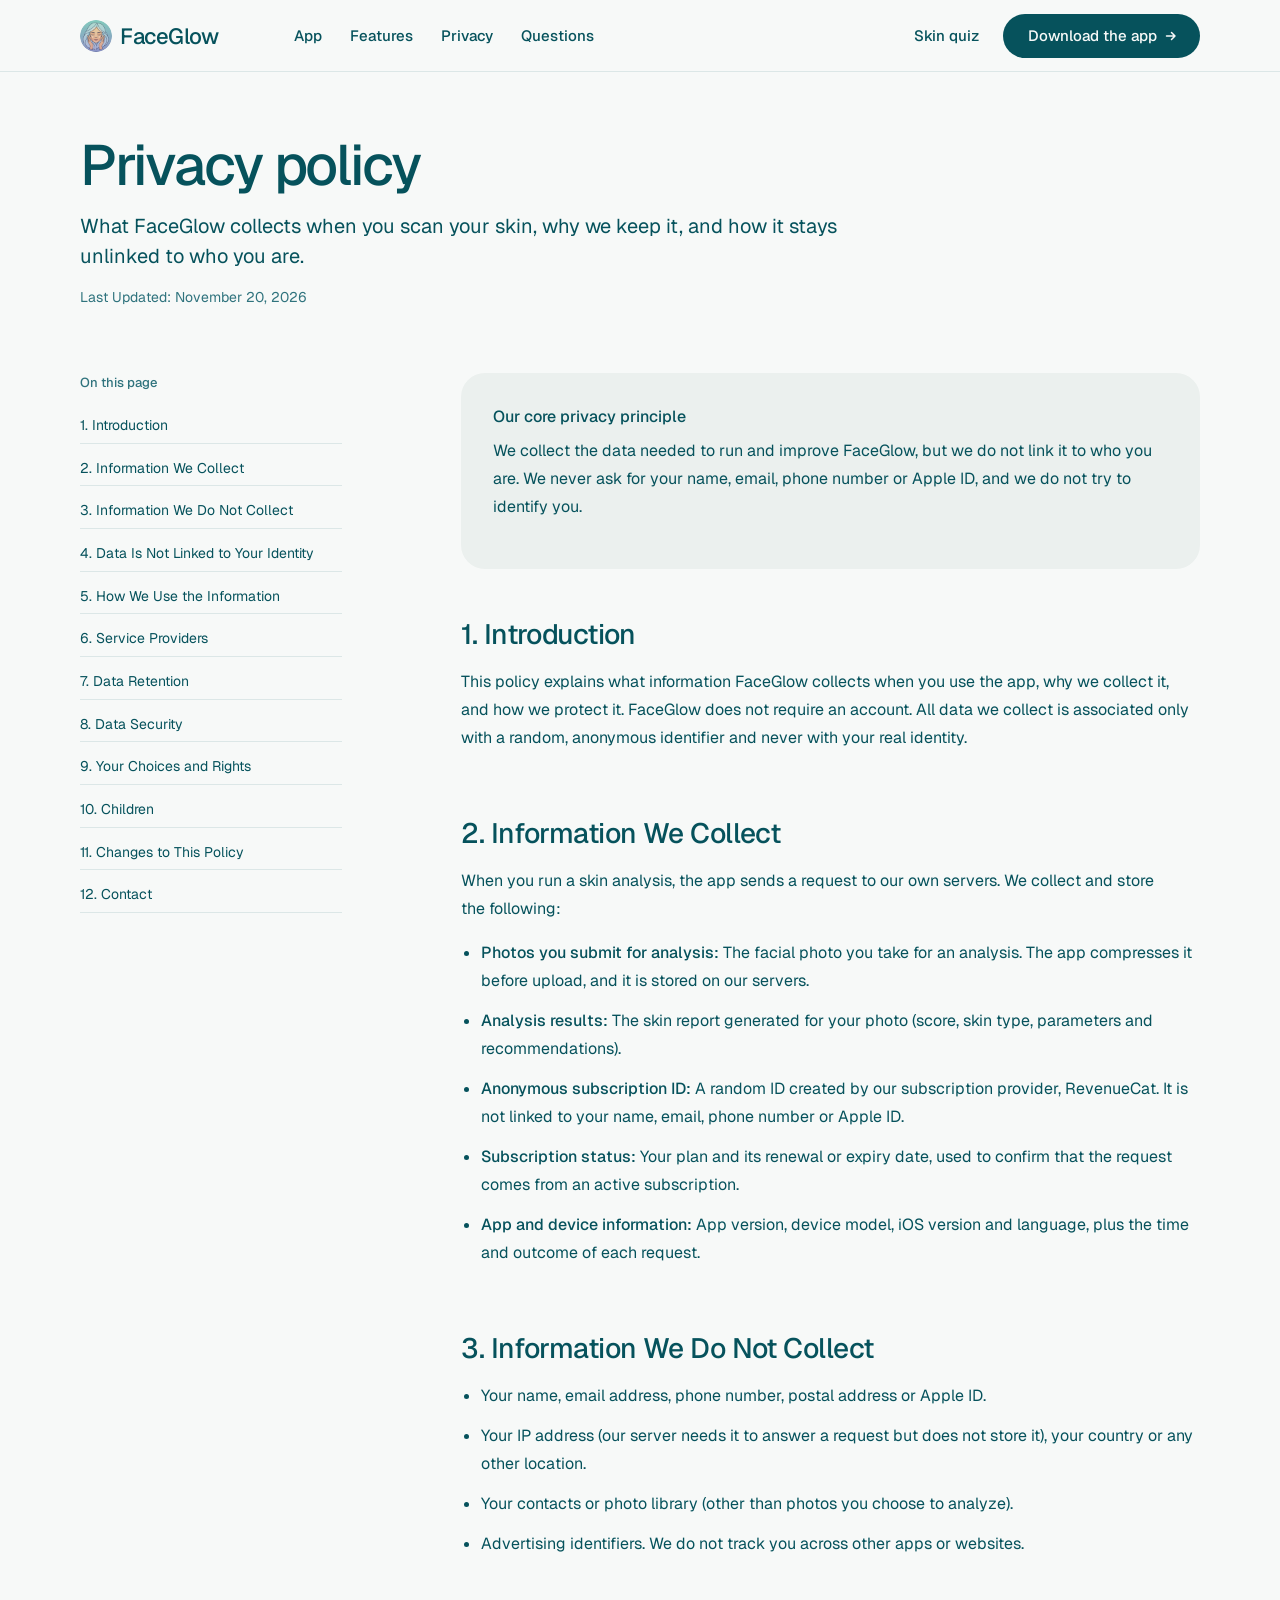
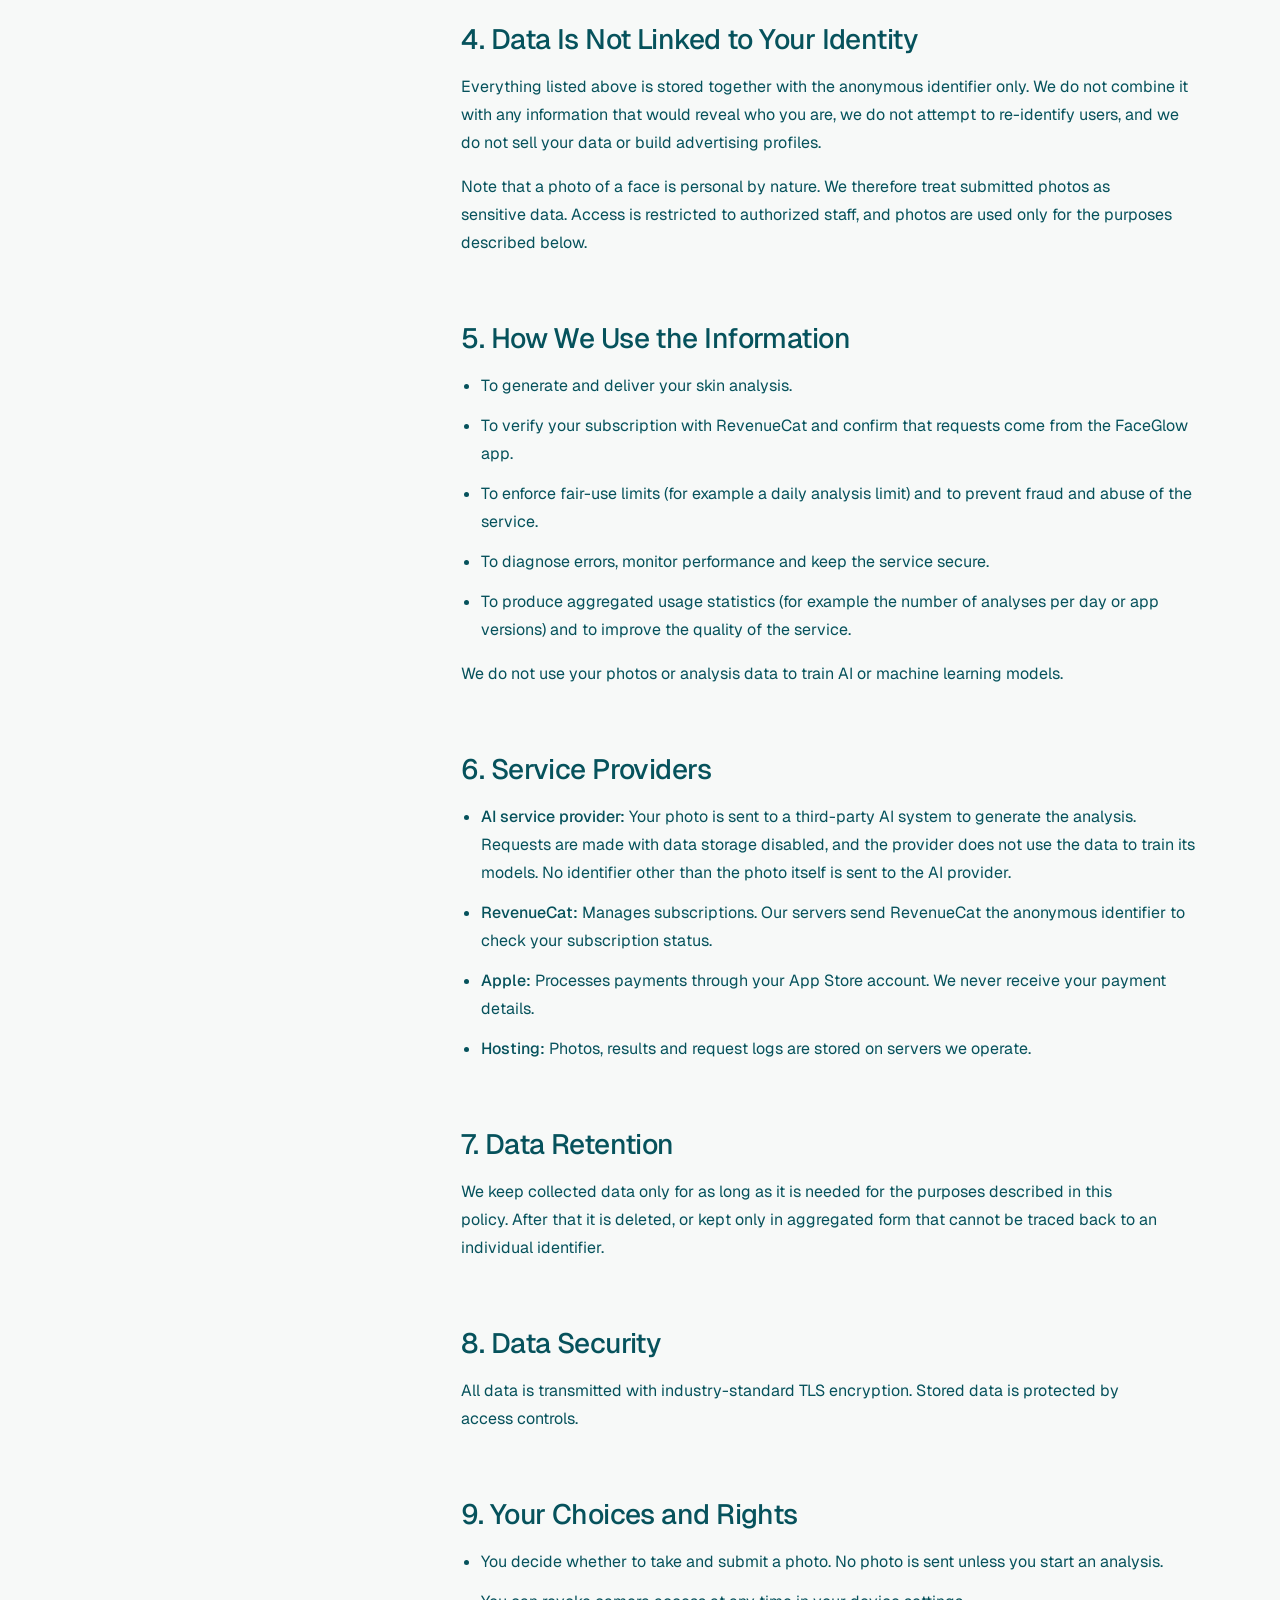
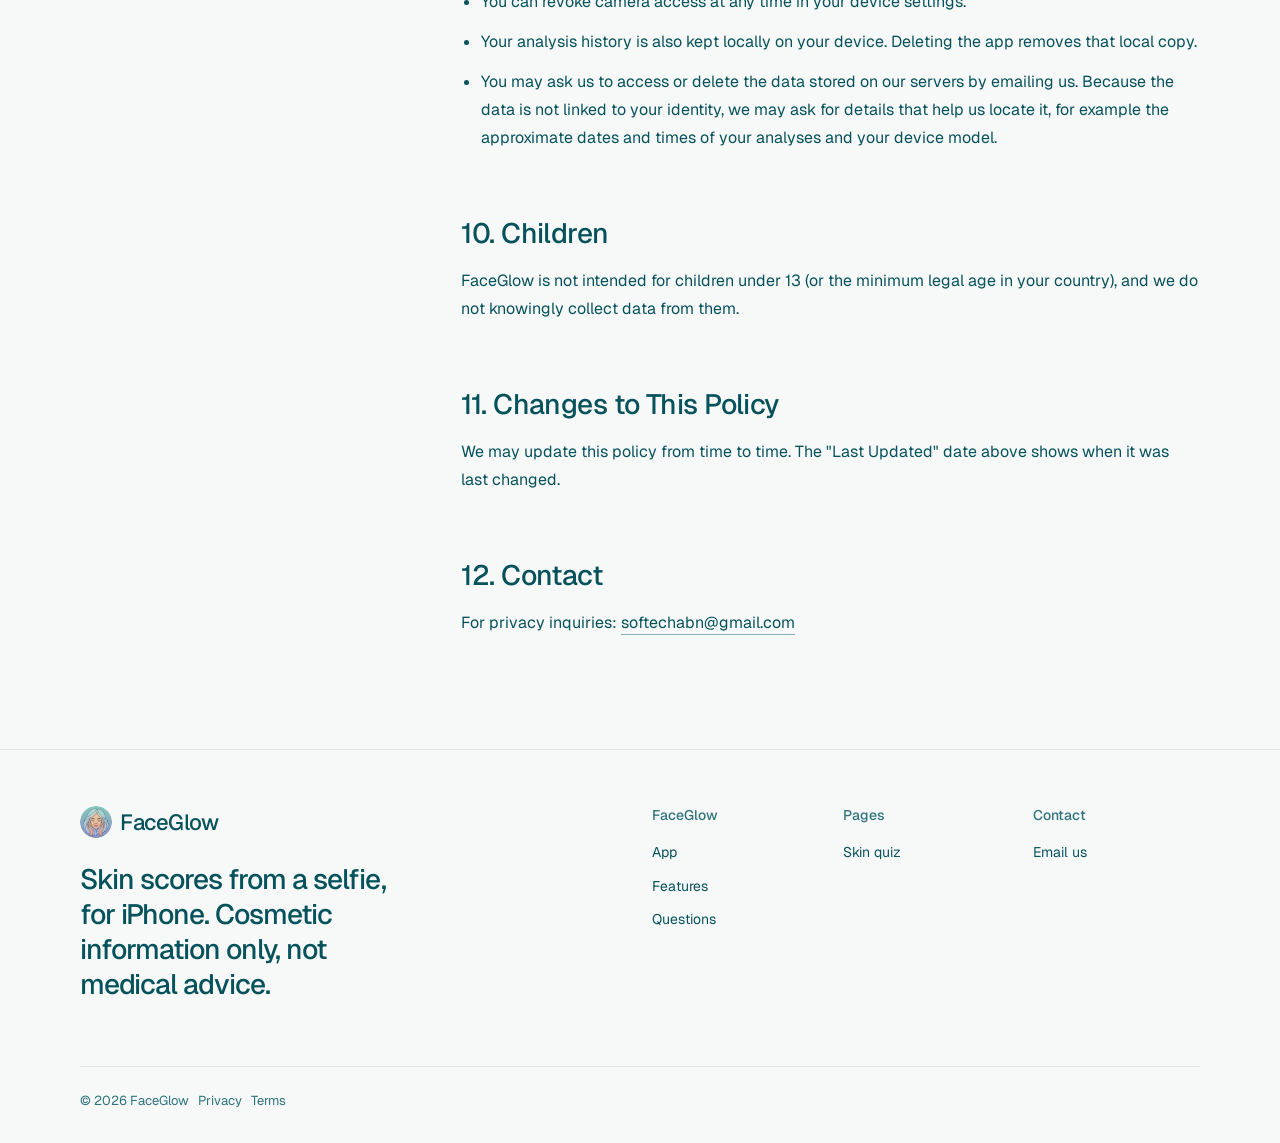
==== commit 724fc618: "fix: sitede AI sağlayıcısının adı yerine "AI system" Co-Authored-By: Claude Opus 5.5 <noreply@anthro" ====
--- a/privacy-policy.html
+++ b/privacy-policy.html
@@ -98,7 +98,7 @@
         <p>We do not use your photos or analysis data to train AI or machine learning models.</p>
         <h2 id="s6">6. Service Providers</h2>
         <ul>
-        <li><strong>AI service provider (OpenAI):</strong> Your photo is sent to our AI provider to generate the analysis. Requests are made with data storage disabled (<code>store: false</code>), and the provider does not use the data to train its models. No identifier other than the photo itself is sent to the AI provider.</li>
+        <li><strong>AI service provider:</strong> Your photo is sent to a third-party AI system to generate the analysis. Requests are made with data storage disabled, and the provider does not use the data to train its models. No identifier other than the photo itself is sent to the AI provider.</li>
         <li><strong>RevenueCat:</strong> Manages subscriptions. Our servers send RevenueCat the anonymous identifier to check your subscription status.</li>
         <li><strong>Apple:</strong> Processes payments through your App Store account. We never receive your payment details.</li>
         <li><strong>Hosting:</strong> Photos, results and request logs are stored on servers we operate.</li>
